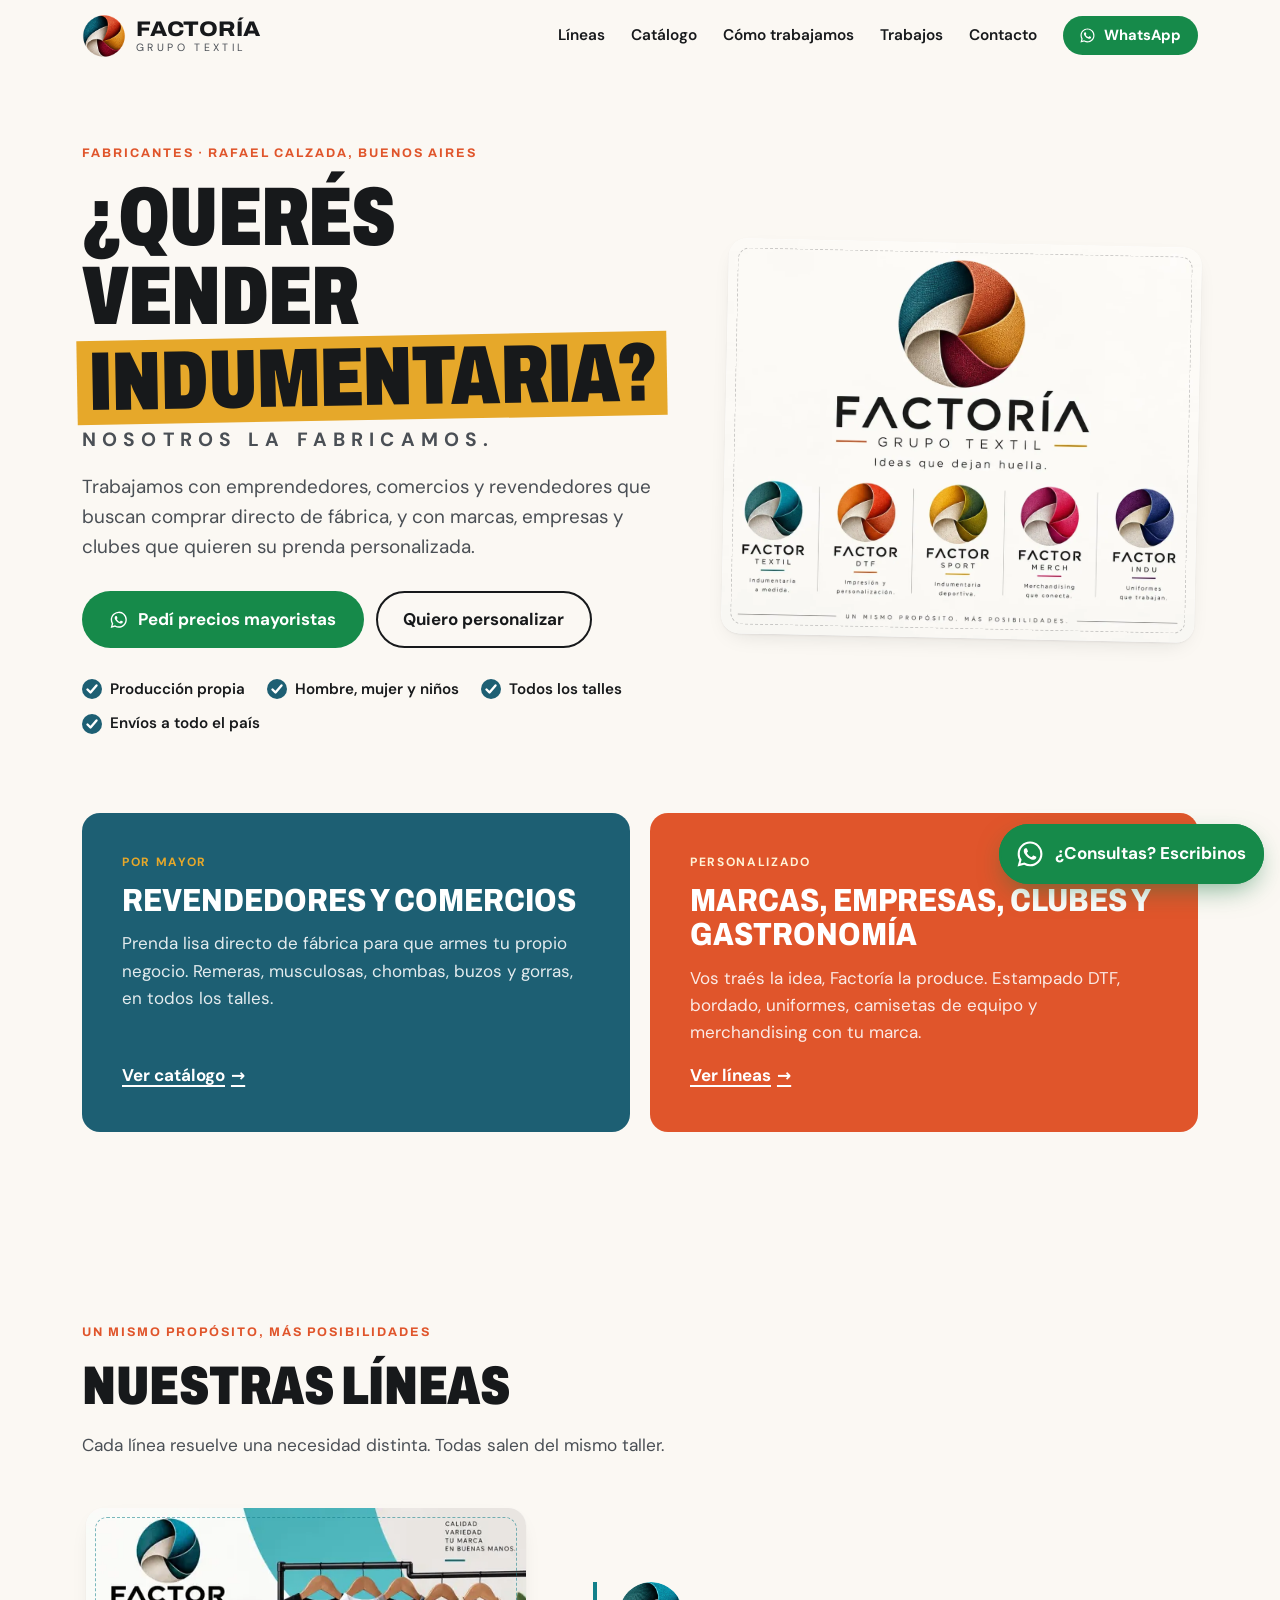
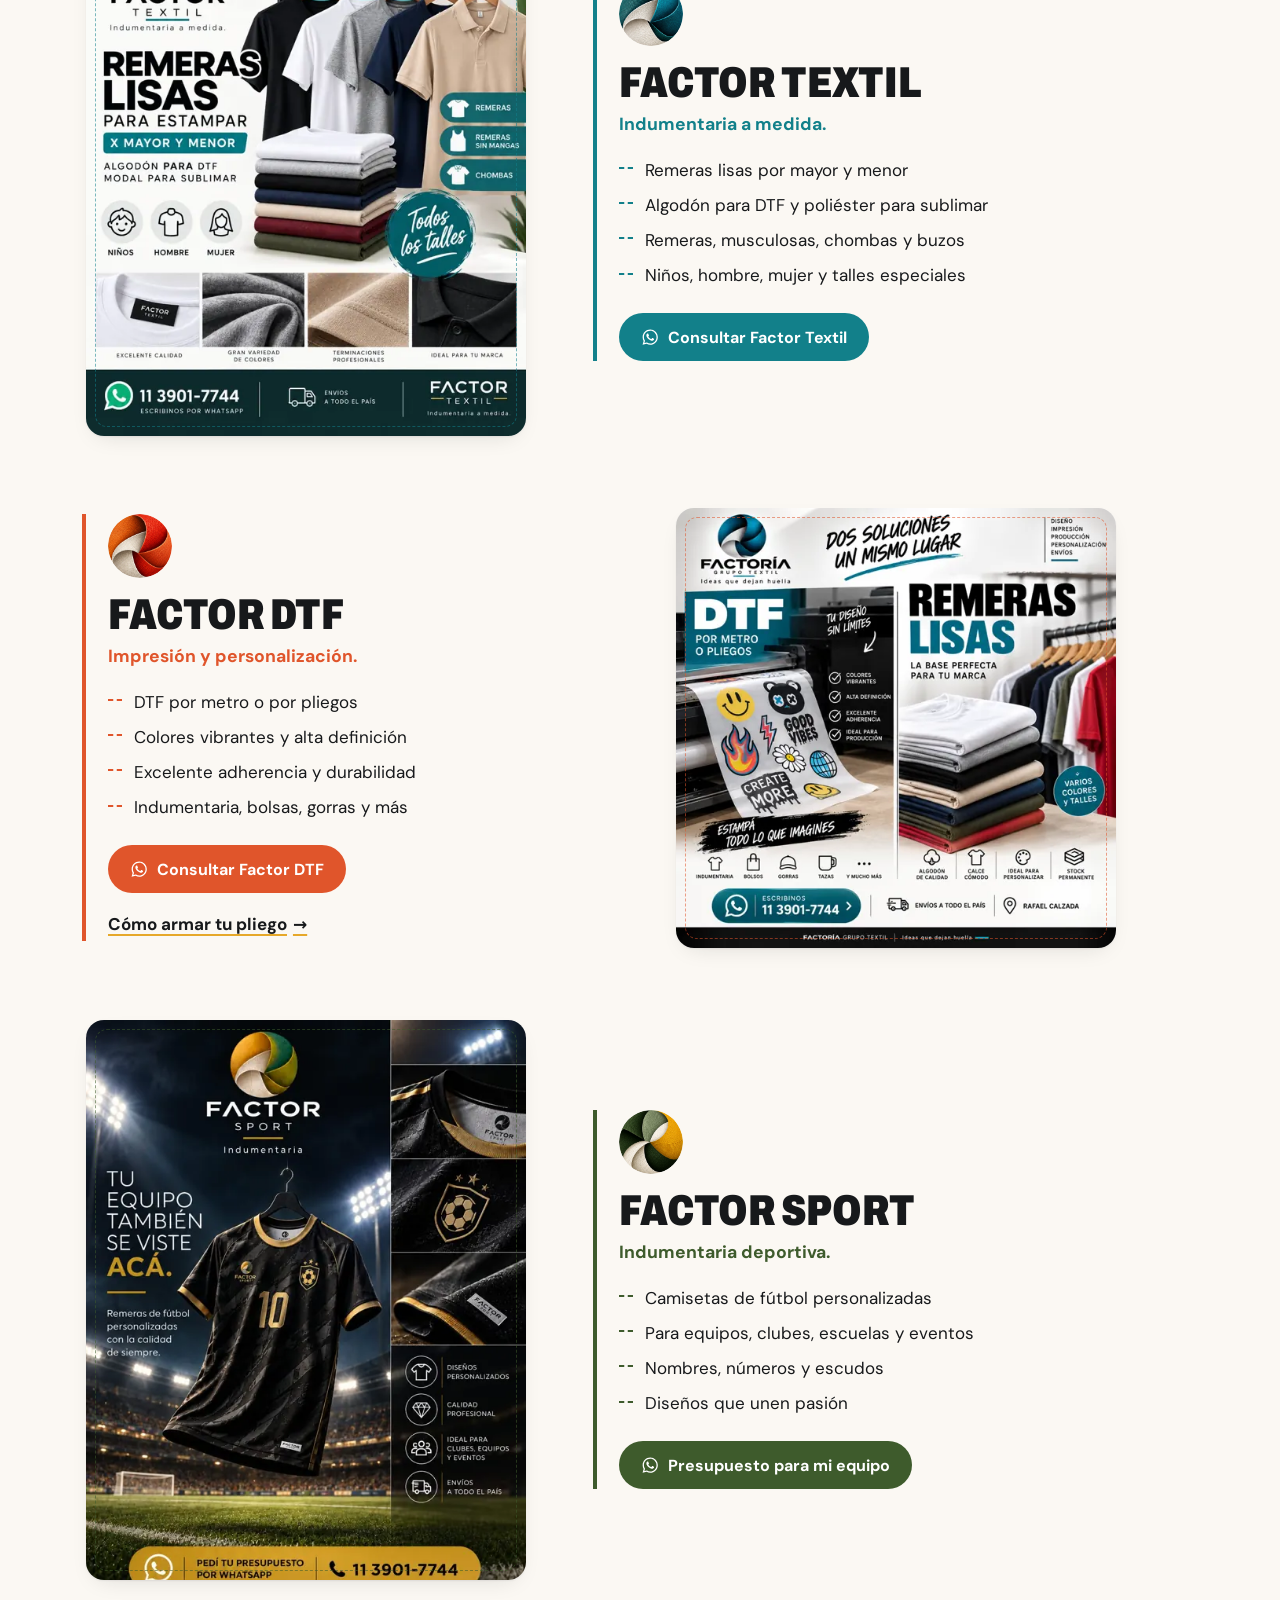
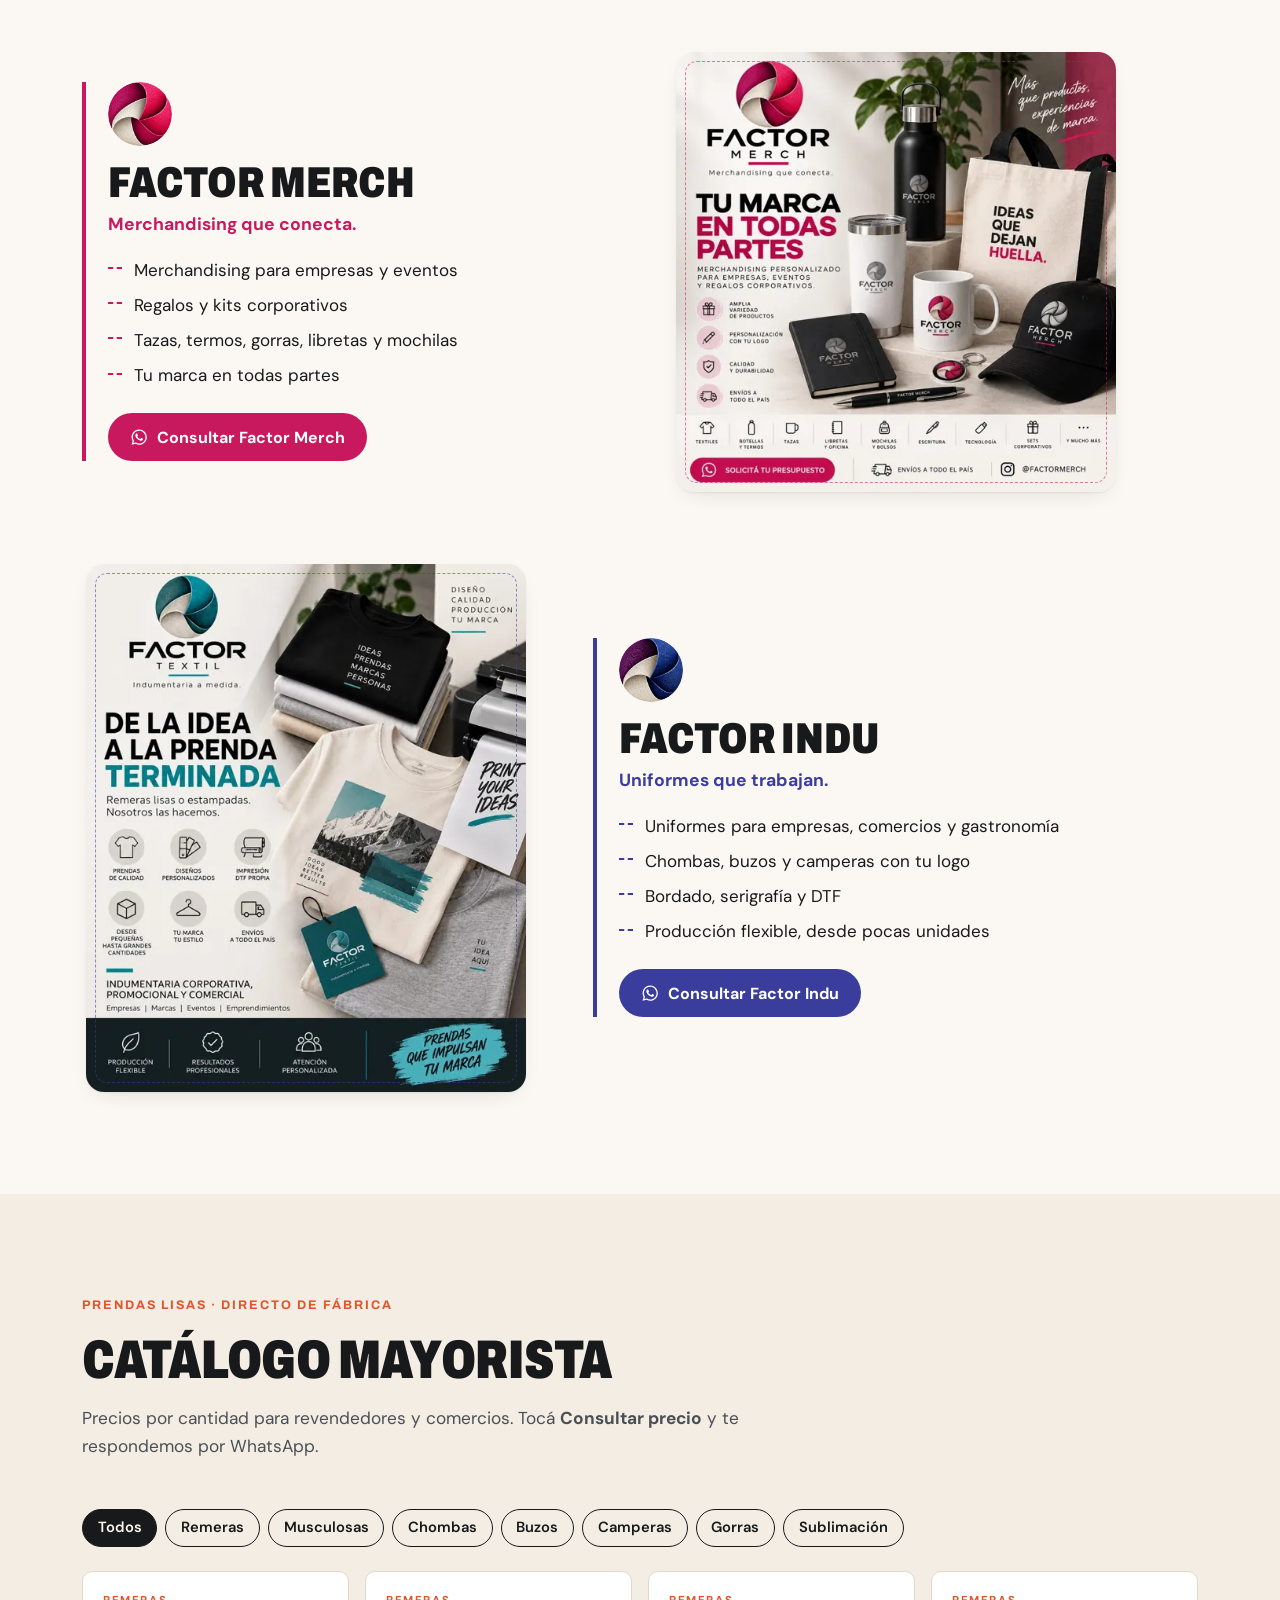
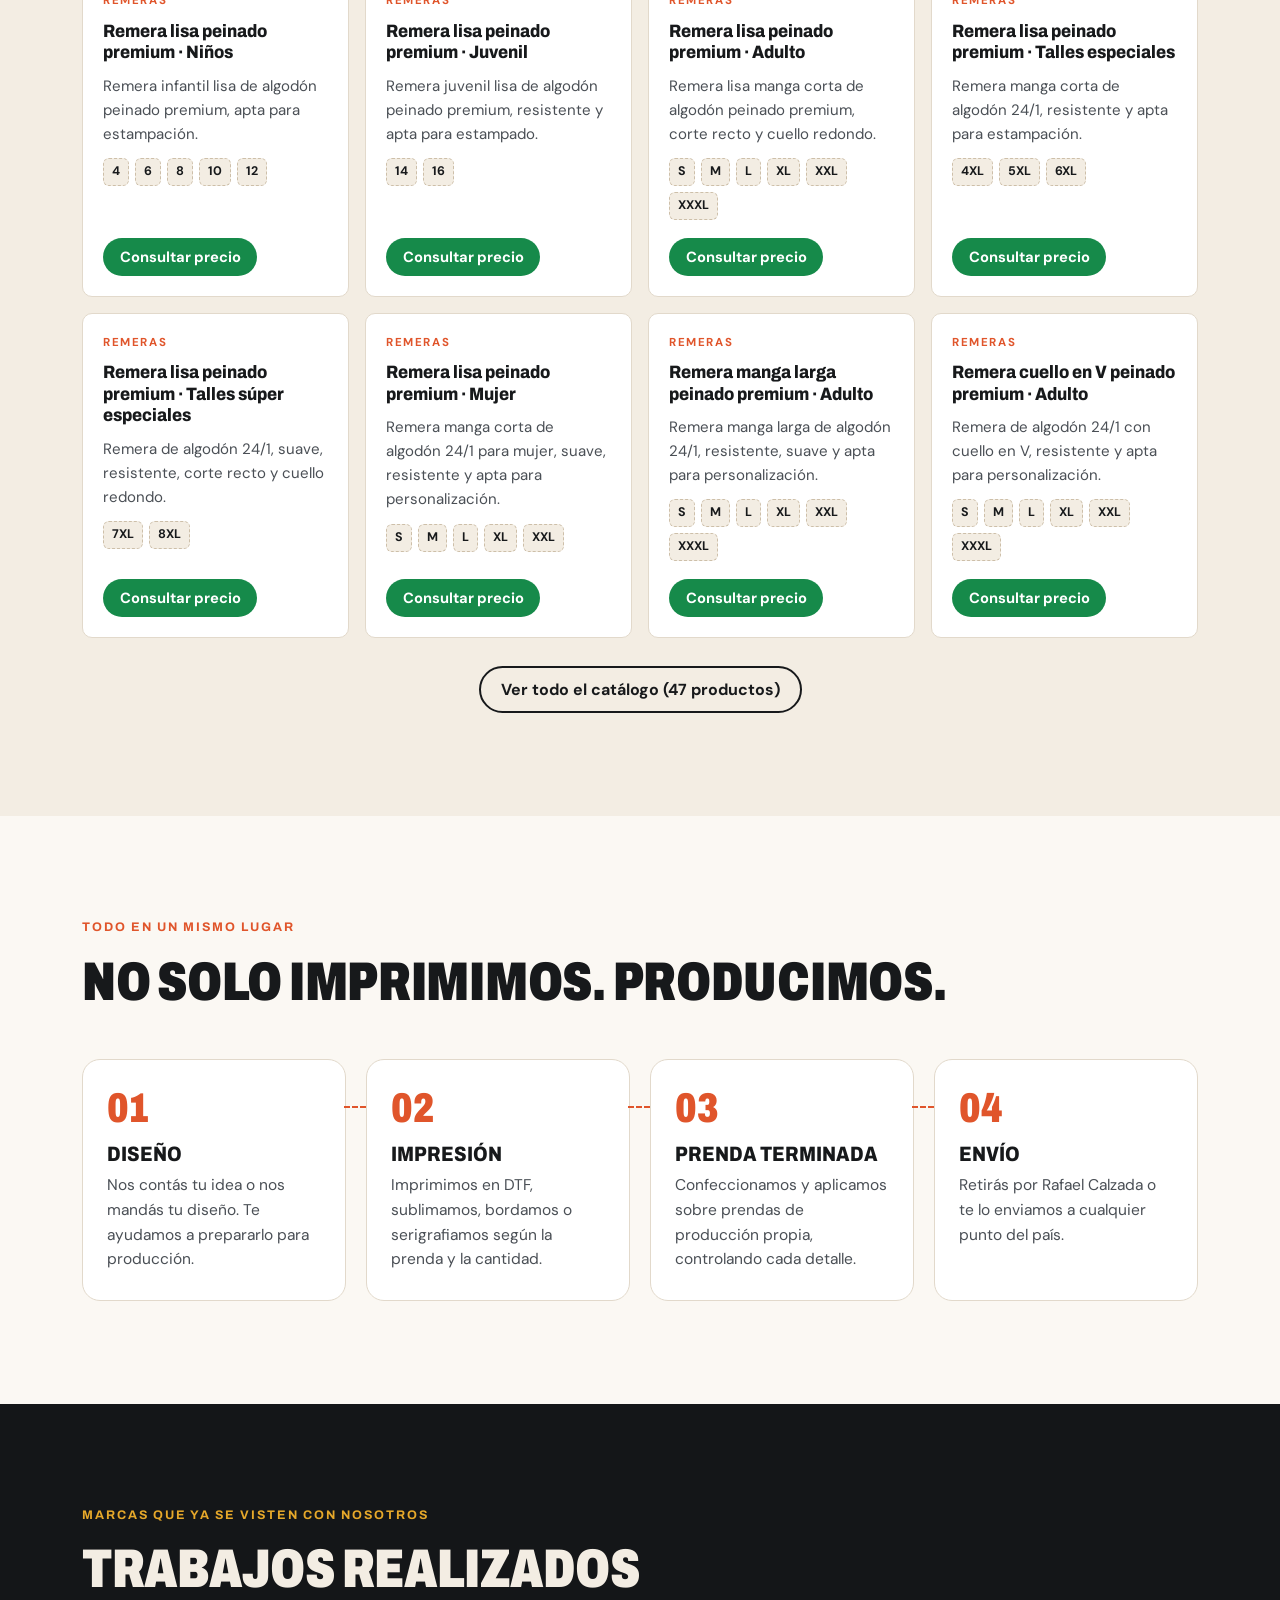
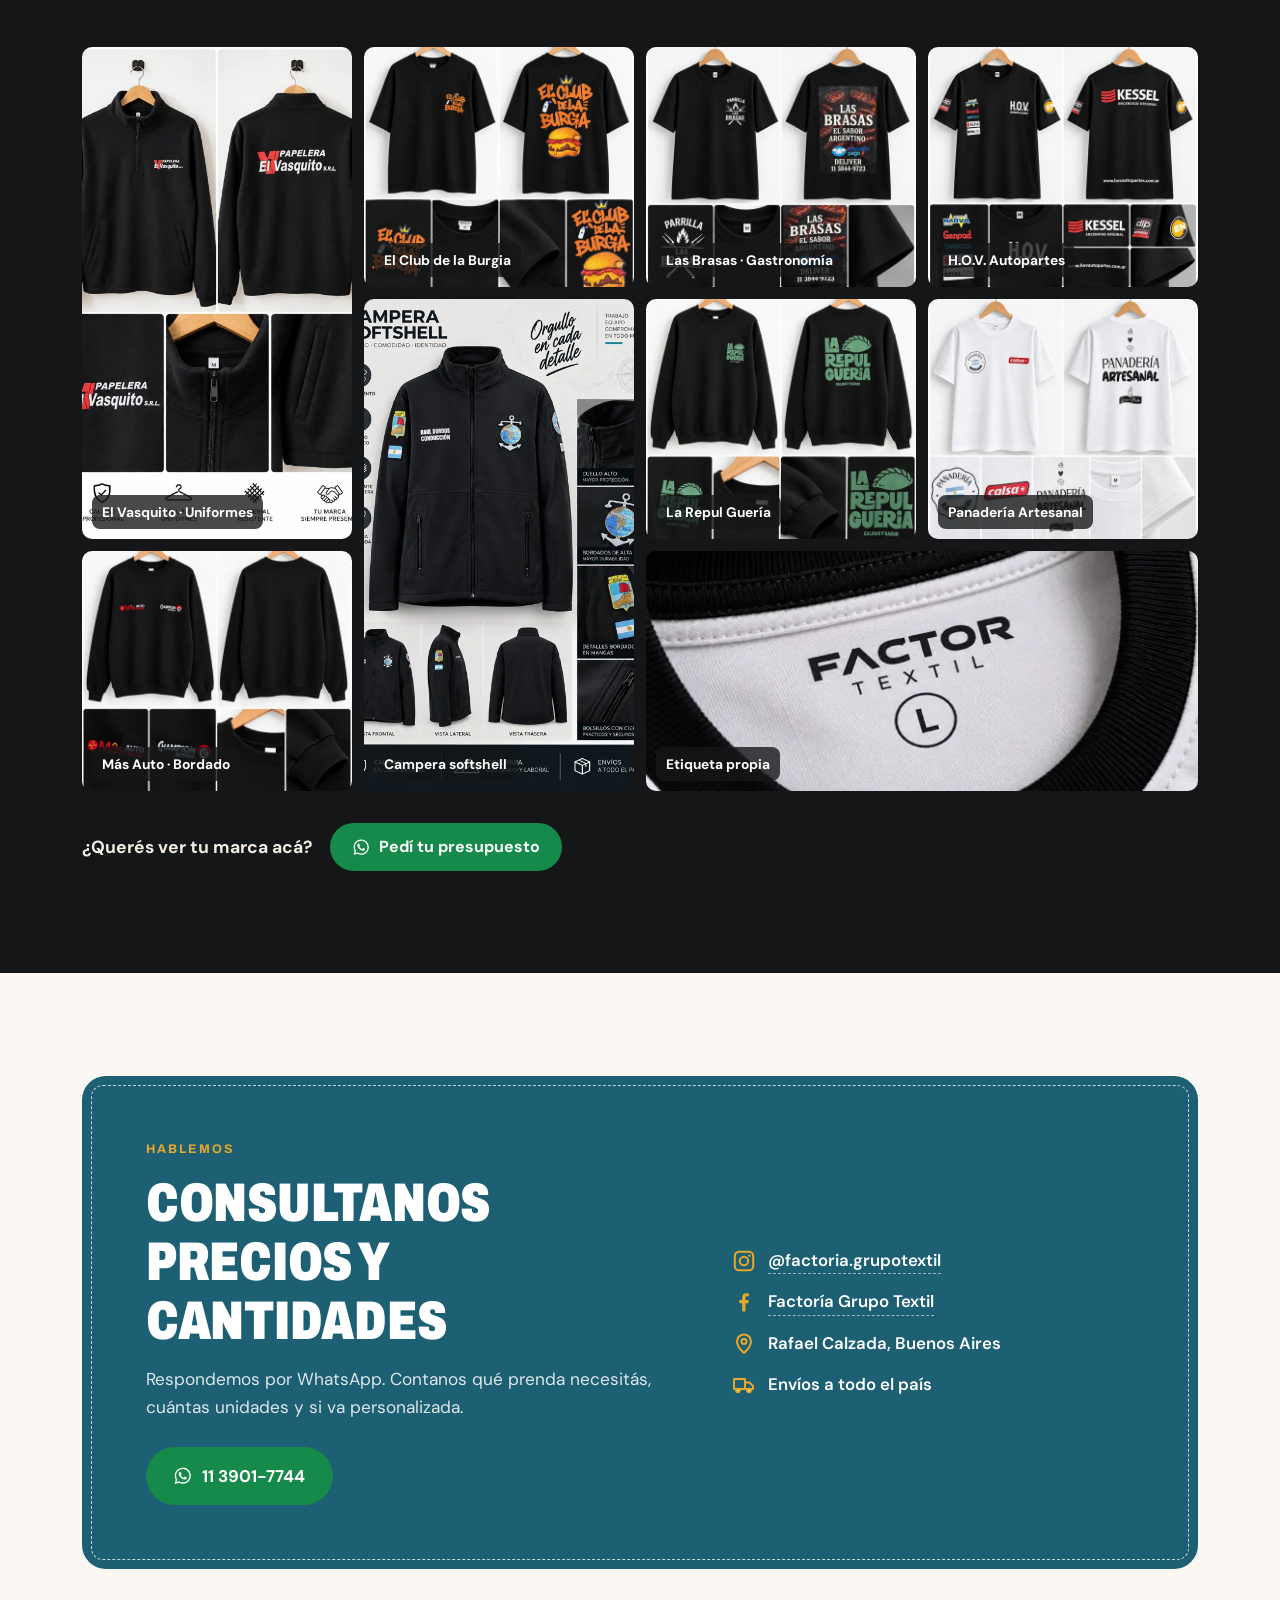
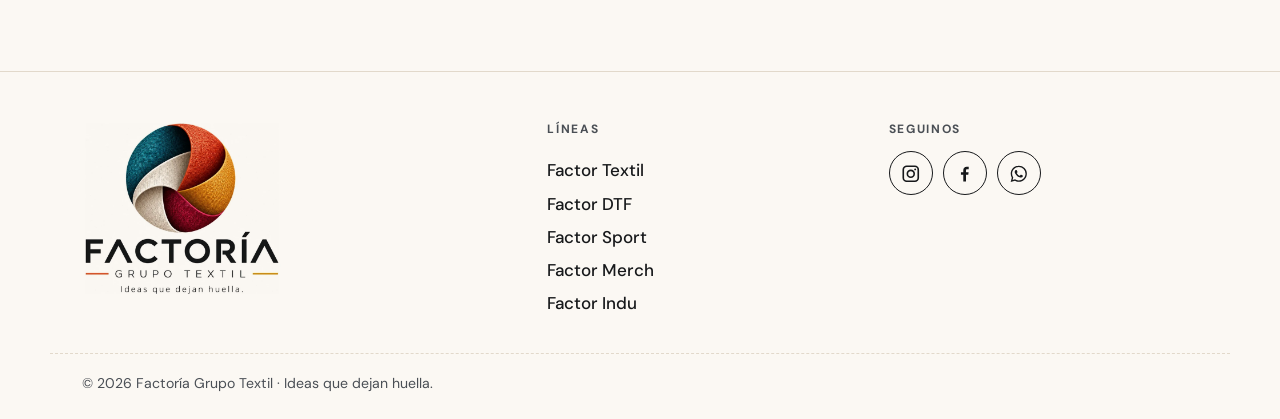
==== index.html @ 6a6e6bea "SEO fase 1: canonical, Open Graph, datos estructurados e ícono liviano - canonical al dominio propio" ====
<!doctype html>
<html lang="es-AR">
<head>
  <meta charset="utf-8">
  <meta name="viewport" content="width=device-width, initial-scale=1">
  <title>Factoría Grupo Textil · Fabricantes de indumentaria por mayor y personalizada</title>
  <meta name="description" content="Fabricantes de remeras, musculosas, chombas, buzos y gorras por mayor. Impresión DTF, indumentaria deportiva, merchandising y uniformes para empresas. Envíos a todo el país.">
  <meta name="theme-color" content="#1d5f73">
  <link rel="canonical" href="https://factoriagrupotextil.com.ar/">

  <meta property="og:type" content="website">
  <meta property="og:locale" content="es_AR">
  <meta property="og:site_name" content="Factoría Grupo Textil">
  <meta property="og:url" content="https://factoriagrupotextil.com.ar/">
  <meta property="og:title" content="Factoría Grupo Textil · Ideas que dejan huella">
  <meta property="og:description" content="Somos fabricantes. Indumentaria por mayor, DTF, ropa deportiva, merchandising y uniformes. Envíos a todo el país.">
  <meta property="og:image" content="https://factoriagrupotextil.com.ar/assets/brand/og-image.jpg">
  <meta name="twitter:card" content="summary_large_image">

  <link rel="icon" href="/favicon.ico" sizes="any">
  <link rel="icon" type="image/png" sizes="32x32" href="/assets/brand/favicon-32.png">
  <link rel="apple-touch-icon" href="/assets/brand/apple-touch-icon.png">

  <link rel="preload" href="/assets/fonts/archivo-var.woff2" as="font" type="font/woff2" crossorigin>
  <link rel="preload" href="/assets/fonts/dm-sans-var.woff2" as="font" type="font/woff2" crossorigin>
  <link rel="stylesheet" href="/css/styles.css">

    <!-- Google Analytics 4 -->
  <script async src="https://www.googletagmanager.com/gtag/js?id=G-RGEYKYGEFB"></script>
  <script>
    window.dataLayer = window.dataLayer || [];
    function gtag(){dataLayer.push(arguments);}
    gtag('js', new Date());
    gtag('config', 'G-RGEYKYGEFB');
  </script>
  
  <script type="application/ld+json">
  {
    "@context": "https://schema.org",
    "@type": "ClothingStore",
    "name": "Factoría Grupo Textil",
    "slogan": "Ideas que dejan huella.",
    "description": "Fabricantes de indumentaria por mayor y personalizada: remeras, chombas, buzos, DTF, ropa deportiva, merchandising y uniformes.",
    "url": "https://factoriagrupotextil.com.ar/",
    "telephone": "+54 9 11 3901-7744",
    "image": "https://factoriagrupotextil.com.ar/assets/brand/og-image.jpg",
    "logo": "https://factoriagrupotextil.com.ar/assets/brand/icon-512.png",
    "openingHoursSpecification": [
      { "@type": "OpeningHoursSpecification", "dayOfWeek": ["Monday","Tuesday","Wednesday","Thursday","Friday"], "opens": "08:00", "closes": "20:00" },
      { "@type": "OpeningHoursSpecification", "dayOfWeek": "Saturday", "opens": "08:00", "closes": "14:00" }
    ],
    "address": { "@type": "PostalAddress", "addressLocality": "Rafael Calzada", "addressRegion": "Buenos Aires", "addressCountry": "AR" },
    "areaServed": "AR",
    "sameAs": [
      "https://www.instagram.com/factoria.grupotextil/",
      "https://www.facebook.com/Factoria.grupo.textil"
    ]
  }
  </script>
</head>
<body>
  <a class="skip" href="#main">Saltar al contenido</a>

  <!-- ═════════ HEADER ═════════ -->
  <header class="site-header" id="top">
    <div class="wrap header-row">
      <a class="brand" href="#top" aria-label="Factoría Grupo Textil, inicio">
        <img src="/assets/brand/factoria-iso.png" alt="" width="44" height="44">
        <span class="brand-text">
          <span class="brand-name">FACTORÍA</span>
          <span class="brand-sub">Grupo Textil</span>
        </span>
      </a>

      <button class="nav-toggle" aria-expanded="false" aria-controls="nav" aria-label="Abrir menú">
        <span></span><span></span><span></span>
      </button>

      <nav class="nav" id="nav" aria-label="Principal">
        <a href="#lineas">Líneas</a>
        <a href="#catalogo">Catálogo</a>
        <a href="#proceso">Cómo trabajamos</a>
        <a href="#trabajos">Trabajos</a>
        <a href="#contacto">Contacto</a>
        <a class="btn btn-wa btn-sm" data-wa="¡Hola Factoría! Quiero hacer una consulta." href="https://wa.me/5491139017744" target="_blank" rel="noopener">
          <svg class="ico" aria-hidden="true"><use href="#i-wa"/></svg> WhatsApp
        </a>
      </nav>
    </div>
  </header>

  <main id="main">

    <!-- ═════════ HERO ═════════ -->
    <section class="hero">
      <div class="wrap hero-grid">
        <div class="hero-copy">
          <p class="eyebrow">Fabricantes · Rafael Calzada, Buenos Aires</p>
          <h1 class="display">
            ¿Querés vender <span class="hl">indumentaria?</span>
            <span class="display-sub">Nosotros la fabricamos.</span>
          </h1>
          <p class="lead">Trabajamos con emprendedores, comercios y revendedores que buscan comprar directo de fábrica, y con marcas, empresas y clubes que quieren su prenda personalizada.</p>

          <div class="hero-ctas">
            <a class="btn btn-wa btn-lg" data-wa="¡Hola Factoría! Quiero recibir la lista de precios mayoristas." href="https://wa.me/5491139017744" target="_blank" rel="noopener">
              <svg class="ico" aria-hidden="true"><use href="#i-wa"/></svg> Pedí precios mayoristas
            </a>
            <a class="btn btn-ghost btn-lg" href="#lineas">Quiero personalizar</a>
          </div>

          <ul class="checks" aria-label="Por qué Factoría">
            <li>Producción propia</li>
            <li>Hombre, mujer y niños</li>
            <li>Todos los talles</li>
            <li>Envíos a todo el país</li>
          </ul>
        </div>

        <figure class="hero-art stitch">
          <img src="/assets/img/lineas/familia-marcas.webp" alt="Factoría Grupo Textil y sus cinco líneas: Factor Textil, Factor DTF, Factor Sport, Factor Merch y Factor Indu" width="1200" height="1000" fetchpriority="high">
        </figure>
      </div>
    </section>

    <!-- ═════════ PÚBLICOS ═════════ -->
    <section class="audiences" aria-label="¿Para quién trabajamos?">
      <div class="wrap aud-grid">
        <article class="aud aud-a">
          <p class="aud-tag">Por mayor</p>
          <h2>Revendedores y comercios</h2>
          <p>Prenda lisa directo de fábrica para que armes tu propio negocio. Remeras, musculosas, chombas, buzos y gorras, en todos los talles.</p>
          <a class="link-arrow" href="#catalogo">Ver catálogo</a>
        </article>
        <article class="aud aud-b">
          <p class="aud-tag">Personalizado</p>
          <h2>Marcas, empresas, clubes y gastronomía</h2>
          <p>Vos traés la idea, Factoría la produce. Estampado DTF, bordado, uniformes, camisetas de equipo y merchandising con tu marca.</p>
          <a class="link-arrow" href="#lineas">Ver líneas</a>
        </article>
      </div>
    </section>

    <!-- ═════════ LÍNEAS ═════════ -->
    <section class="section" id="lineas">
      <div class="wrap">
        <header class="section-head">
          <p class="eyebrow">Un mismo propósito, más posibilidades</p>
          <h2 class="title">Nuestras líneas</h2>
          <p class="section-lead">Cada línea resuelve una necesidad distinta. Todas salen del mismo taller.</p>
        </header>

        <div class="lines">
          <article class="line" style="--c:#12808a" id="textil">
            <div class="line-media stitch"><img src="/assets/img/lineas/textil-remeras-lisas-sm.webp" data-full="/assets/img/lineas/textil-remeras-lisas.webp" alt="Remeras lisas por mayor y por menor de Factor Textil" loading="lazy" width="560" height="672"></div>
            <div class="line-body">
              <img class="line-logo" src="/assets/brand/factor-textil-iso.webp" alt="" width="64" height="64" loading="lazy">
              <h3>Factor Textil</h3>
              <p class="line-tag">Indumentaria a medida.</p>
              <ul class="bullets">
                <li>Remeras lisas por mayor y menor</li>
                <li>Algodón para DTF y poliéster para sublimar</li>
                <li>Remeras, musculosas, chombas y buzos</li>
                <li>Niños, hombre, mujer y talles especiales</li>
              </ul>
              <a class="btn btn-line" data-wa="¡Hola! Quiero consultar por prendas lisas de Factor Textil." href="https://wa.me/5491139017744" target="_blank" rel="noopener"><svg class="ico" aria-hidden="true"><use href="#i-wa"/></svg> Consultar Factor Textil</a>
            </div>
          </article>

          <article class="line" style="--c:#e0552b" id="dtf">
            <div class="line-media stitch"><img src="/assets/img/lineas/dtf-remeras-sm.webp" data-full="/assets/img/lineas/dtf-remeras.webp" alt="Impresión DTF por metro o pliegos y remeras lisas para estampar" loading="lazy" width="560" height="560"></div>
            <div class="line-body">
              <img class="line-logo" src="/assets/brand/factor-dtf-iso.webp" alt="" width="64" height="64" loading="lazy">
              <h3>Factor DTF</h3>
              <p class="line-tag">Impresión y personalización.</p>
              <ul class="bullets">
                <li>DTF por metro o por pliegos</li>
                <li>Colores vibrantes y alta definición</li>
                <li>Excelente adherencia y durabilidad</li>
                <li>Indumentaria, bolsas, gorras y más</li>
              </ul>
              <div class="line-actions">
                <a class="btn btn-line" data-wa="¡Hola! Quiero consultar por impresión DTF." href="https://wa.me/5491139017744" target="_blank" rel="noopener"><svg class="ico" aria-hidden="true"><use href="#i-wa"/></svg> Consultar Factor DTF</a>
                <button class="link-arrow" type="button" data-lightbox="/assets/img/lineas/dtf-guia-pliego.webp" data-caption="Cómo armar un pliego para imprimir DTF">Cómo armar tu pliego</button>
              </div>
            </div>
          </article>

          <article class="line" style="--c:#3e5b2c" id="sport">
            <div class="line-media stitch"><img src="/assets/img/lineas/sport-equipos-sm.webp" data-full="/assets/img/lineas/sport-equipos.webp" alt="Camisetas de fútbol personalizadas de Factor Sport" loading="lazy" width="560" height="840"></div>
            <div class="line-body">
              <img class="line-logo" src="/assets/brand/factor-sport-iso.webp" alt="" width="64" height="64" loading="lazy">
              <h3>Factor Sport</h3>
              <p class="line-tag">Indumentaria deportiva.</p>
              <ul class="bullets">
                <li>Camisetas de fútbol personalizadas</li>
                <li>Para equipos, clubes, escuelas y eventos</li>
                <li>Nombres, números y escudos</li>
                <li>Diseños que unen pasión</li>
              </ul>
              <a class="btn btn-line" data-wa="¡Hola! Quiero un presupuesto de camisetas para mi equipo (Factor Sport)." href="https://wa.me/5491139017744" target="_blank" rel="noopener"><svg class="ico" aria-hidden="true"><use href="#i-wa"/></svg> Presupuesto para mi equipo</a>
            </div>
          </article>

          <article class="line" style="--c:#c8195f" id="merch">
            <div class="line-media stitch"><img src="/assets/img/lineas/merch-sm.webp" data-full="/assets/img/lineas/merch.webp" alt="Merchandising personalizado: tazas, termos, gorras, libretas y bolsas" loading="lazy" width="560" height="560"></div>
            <div class="line-body">
              <img class="line-logo" src="/assets/brand/factor-merch-iso.webp" alt="" width="64" height="64" loading="lazy">
              <h3>Factor Merch</h3>
              <p class="line-tag">Merchandising que conecta.</p>
              <ul class="bullets">
                <li>Merchandising para empresas y eventos</li>
                <li>Regalos y kits corporativos</li>
                <li>Tazas, termos, gorras, libretas y mochilas</li>
                <li>Tu marca en todas partes</li>
              </ul>
              <a class="btn btn-line" data-wa="¡Hola! Quiero consultar por merchandising personalizado (Factor Merch)." href="https://wa.me/5491139017744" target="_blank" rel="noopener"><svg class="ico" aria-hidden="true"><use href="#i-wa"/></svg> Consultar Factor Merch</a>
            </div>
          </article>

          <article class="line" style="--c:#3b3d9c" id="indu">
            <div class="line-media stitch"><img src="/assets/img/lineas/indu-idea-a-prenda-sm.webp" data-full="/assets/img/lineas/indu-idea-a-prenda.webp" alt="Indumentaria corporativa: de la idea a la prenda terminada" loading="lazy" width="560" height="672"></div>
            <div class="line-body">
              <img class="line-logo" src="/assets/brand/factor-indu-iso.webp" alt="" width="64" height="64" loading="lazy">
              <h3>Factor Indu</h3>
              <p class="line-tag">Uniformes que trabajan.</p>
              <ul class="bullets">
                <li>Uniformes para empresas, comercios y gastronomía</li>
                <li>Chombas, buzos y camperas con tu logo</li>
                <li>Bordado, serigrafía y DTF</li>
                <li>Producción flexible, desde pocas unidades</li>
              </ul>
              <a class="btn btn-line" data-wa="¡Hola! Quiero consultar por uniformes para mi empresa (Factor Indu)." href="https://wa.me/5491139017744" target="_blank" rel="noopener"><svg class="ico" aria-hidden="true"><use href="#i-wa"/></svg> Consultar Factor Indu</a>
            </div>
          </article>
        </div>
      </div>
    </section>

    <!-- ═════════ CATÁLOGO ═════════ -->
    <section class="section section-alt" id="catalogo">
      <div class="wrap">
        <header class="section-head">
          <p class="eyebrow">Prendas lisas · directo de fábrica</p>
          <h2 class="title">Catálogo mayorista</h2>
          <p class="section-lead">Precios por cantidad para revendedores y comercios. Tocá <strong>Consultar precio</strong> y te respondemos por WhatsApp.</p>
        </header>

        <div class="filters" role="tablist" aria-label="Filtrar por categoría" id="filters"></div>
        <div class="products" id="products" aria-live="polite"></div>
        <div class="more-wrap"><button class="btn btn-ghost" type="button" id="more" hidden>Ver todo el catálogo</button></div>
        <noscript><p>Activá JavaScript para ver el catálogo, o escribinos por WhatsApp al 11 3901-7744.</p></noscript>
      </div>
    </section>

    <!-- ═════════ PROCESO ═════════ -->
    <section class="section" id="proceso">
      <div class="wrap">
        <header class="section-head">
          <p class="eyebrow">Todo en un mismo lugar</p>
          <h2 class="title">No solo imprimimos. Producimos.</h2>
        </header>

        <ol class="steps">
          <li class="step">
            <span class="step-n">01</span>
            <h3>Diseño</h3>
            <p>Nos contás tu idea o nos mandás tu diseño. Te ayudamos a prepararlo para producción.</p>
          </li>
          <li class="step">
            <span class="step-n">02</span>
            <h3>Impresión</h3>
            <p>Imprimimos en DTF, sublimamos, bordamos o serigrafiamos según la prenda y la cantidad.</p>
          </li>
          <li class="step">
            <span class="step-n">03</span>
            <h3>Prenda terminada</h3>
            <p>Confeccionamos y aplicamos sobre prendas de producción propia, controlando cada detalle.</p>
          </li>
          <li class="step">
            <span class="step-n">04</span>
            <h3>Envío</h3>
            <p>Retirás por Rafael Calzada o te lo enviamos a cualquier punto del país.</p>
          </li>
        </ol>
      </div>
    </section>

    <!-- ═════════ TRABAJOS ═════════ -->
    <section class="section section-dark" id="trabajos">
      <div class="wrap">
        <header class="section-head">
          <p class="eyebrow">Marcas que ya se visten con nosotros</p>
          <h2 class="title">Trabajos realizados</h2>
        </header>

        <div class="gallery">
          <button class="g-item g-tall" data-lightbox="/assets/img/trabajos/el-vasquito-uniforme.webp" data-caption="Uniforme personalizado · Papelera El Vasquito"><img src="/assets/img/trabajos/el-vasquito-uniforme-sm.webp" alt="Uniforme negro personalizado para Papelera El Vasquito" loading="lazy" width="560" height="840"><span>El Vasquito · Uniformes</span></button>
          <button class="g-item" data-lightbox="/assets/img/trabajos/club-de-la-burgia.webp" data-caption="Remeras personalizadas · El Club de la Burgia"><img src="/assets/img/trabajos/club-de-la-burgia-sm.webp" alt="Remera negra con diseño de El Club de la Burgia" loading="lazy" width="560" height="560"><span>El Club de la Burgia</span></button>
          <button class="g-item" data-lightbox="/assets/img/trabajos/las-brasas.webp" data-caption="Remeras para gastronomía · Las Brasas"><img src="/assets/img/trabajos/las-brasas-sm.webp" alt="Remeras negras de la parrilla Las Brasas" loading="lazy" width="560" height="512"><span>Las Brasas · Gastronomía</span></button>
          <button class="g-item" data-lightbox="/assets/img/trabajos/hov-kessel.webp" data-caption="Remeras corporativas · H.O.V. Autopartes"><img src="/assets/img/trabajos/hov-kessel-sm.webp" alt="Remeras corporativas negras de H.O.V. Autopartes" loading="lazy" width="560" height="512"><span>H.O.V. Autopartes</span></button>
          <button class="g-item g-tall" data-lightbox="/assets/img/trabajos/campera-softshell.webp" data-caption="Campera softshell bordada"><img src="/assets/img/trabajos/campera-softshell-sm.webp" alt="Campera softshell negra con bordados" loading="lazy" width="560" height="840"><span>Campera softshell</span></button>
          <button class="g-item" data-lightbox="/assets/img/trabajos/la-repul-gueria.webp" data-caption="Buzos personalizados · La Repul Guería"><img src="/assets/img/trabajos/la-repul-gueria-sm.webp" alt="Buzo negro con estampa verde de La Repul Guería" loading="lazy" width="560" height="560"><span>La Repul Guería</span></button>
          <button class="g-item" data-lightbox="/assets/img/trabajos/panaderia-artesanal.webp" data-caption="Remeras personalizadas · Panadería Artesanal"><img src="/assets/img/trabajos/panaderia-artesanal-sm.webp" alt="Remeras blancas personalizadas de Panadería Artesanal" loading="lazy" width="560" height="512"><span>Panadería Artesanal</span></button>
          <button class="g-item" data-lightbox="/assets/img/trabajos/buzo-bordado-mas-auto.webp" data-caption="Buzos bordados · Más Auto Center"><img src="/assets/img/trabajos/buzo-bordado-mas-auto-sm.webp" alt="Buzo negro bordado de Más Auto Center" loading="lazy" width="560" height="560"><span>Más Auto · Bordado</span></button>
          <button class="g-item g-wide" data-lightbox="/assets/img/trabajos/etiqueta-factor-textil.webp" data-caption="Etiqueta propia Factor Textil"><img src="/assets/img/trabajos/etiqueta-factor-textil-sm.webp" alt="Detalle de la etiqueta interior Factor Textil" loading="lazy" width="560" height="373"><span>Etiqueta propia</span></button>
        </div>

        <p class="gallery-cta">¿Querés ver tu marca acá?
          <a class="btn btn-wa" data-wa="¡Hola! Vi sus trabajos en la web y quiero un presupuesto para mi marca." href="https://wa.me/5491139017744" target="_blank" rel="noopener"><svg class="ico" aria-hidden="true"><use href="#i-wa"/></svg> Pedí tu presupuesto</a>
        </p>
      </div>
    </section>

    <!-- ═════════ CONTACTO ═════════ -->
    <section class="section" id="contacto">
      <div class="wrap">
        <div class="contact stitch">
          <div class="contact-copy">
            <p class="eyebrow">Hablemos</p>
            <h2 class="title">Consultanos precios y cantidades</h2>
            <p class="section-lead">Respondemos por WhatsApp. Contanos qué prenda necesitás, cuántas unidades y si va personalizada.</p>
            <a class="btn btn-wa btn-lg" data-wa="¡Hola Factoría! Quiero consultar precios y cantidades." href="https://wa.me/5491139017744" target="_blank" rel="noopener">
              <svg class="ico" aria-hidden="true"><use href="#i-wa"/></svg> 11 3901-7744
            </a>
          </div>
          <ul class="contact-list">
            <li>
              <svg class="ico" aria-hidden="true"><use href="#i-ig"/></svg>
              <a href="https://www.instagram.com/factoria.grupotextil/" target="_blank" rel="noopener">@factoria.grupotextil</a>
            </li>
            <li>
              <svg class="ico" aria-hidden="true"><use href="#i-fb"/></svg>
              <a href="https://www.facebook.com/Factoria.grupo.textil" target="_blank" rel="noopener">Factoría Grupo Textil</a>
            </li>
            <li>
              <svg class="ico" aria-hidden="true"><use href="#i-pin"/></svg>
              <span>Rafael Calzada, Buenos Aires</span>
            </li>
            <li>
              <svg class="ico" aria-hidden="true"><use href="#i-truck"/></svg>
              <span>Envíos a todo el país</span>
            </li>
          </ul>
        </div>
      </div>
    </section>
  </main>

  <!-- ═════════ FOOTER ═════════ -->
  <footer class="site-footer">
    <div class="wrap footer-grid">
      <div>
        <img class="footer-logo" src="/assets/brand/factoria-logo.webp" alt="Factoría Grupo Textil · Ideas que dejan huella." width="220" height="195" loading="lazy">
      </div>
      <nav aria-label="Líneas">
        <p class="f-title">Líneas</p>
        <a href="#textil">Factor Textil</a>
        <a href="#dtf">Factor DTF</a>
        <a href="#sport">Factor Sport</a>
        <a href="#merch">Factor Merch</a>
        <a href="#indu">Factor Indu</a>
      </nav>
      <div>
        <p class="f-title">Seguinos</p>
        <div class="socials">
          <a href="https://www.instagram.com/factoria.grupotextil/" target="_blank" rel="noopener" aria-label="Instagram"><svg class="ico" aria-hidden="true"><use href="#i-ig"/></svg></a>
          <a href="https://www.facebook.com/Factoria.grupo.textil" target="_blank" rel="noopener" aria-label="Facebook"><svg class="ico" aria-hidden="true"><use href="#i-fb"/></svg></a>
          <a data-wa="¡Hola Factoría!" href="https://wa.me/5491139017744" target="_blank" rel="noopener" aria-label="WhatsApp"><svg class="ico" aria-hidden="true"><use href="#i-wa"/></svg></a>
        </div>
      </div>
    </div>
    <div class="wrap footer-bottom">
      <p>© <span id="year">2026</span> Factoría Grupo Textil · Ideas que dejan huella.</p>
    </div>
  </footer>

  <!-- Botón flotante de WhatsApp -->
  <a class="wa-float" data-wa="¡Hola Factoría! Quiero hacer una consulta." href="https://wa.me/5491139017744" target="_blank" rel="noopener" aria-label="Escribinos por WhatsApp">
    <svg aria-hidden="true"><use href="#i-wa"/></svg>
    <span class="wa-float-label">¿Consultas? Escribinos</span>
  </a>

  <!-- Lightbox -->
  <dialog class="lightbox" id="lightbox" aria-label="Imagen ampliada">
    <button class="lb-close" type="button" aria-label="Cerrar">×</button>
    <img alt="">
    <p class="lb-caption"></p>
  </dialog>

  <!-- Íconos -->
  <svg width="0" height="0" style="position:absolute" aria-hidden="true">
    <symbol id="i-wa" viewBox="0 0 24 24"><path fill="currentColor" d="M19.05 4.91A9.82 9.82 0 0 0 12.04 2C6.58 2 2.13 6.45 2.13 11.91c0 1.75.46 3.45 1.32 4.95L2.05 22l5.25-1.38a9.9 9.9 0 0 0 4.74 1.21c5.46 0 9.91-4.45 9.91-9.91 0-2.65-1.03-5.14-2.9-7.01ZM12.04 20.15a8.2 8.2 0 0 1-4.19-1.15l-.3-.18-3.12.82.83-3.04-.2-.31a8.2 8.2 0 0 1-1.26-4.38c0-4.54 3.7-8.24 8.24-8.24 2.2 0 4.27.86 5.82 2.42a8.18 8.18 0 0 1 2.41 5.83c.01 4.54-3.69 8.23-8.23 8.23Zm4.52-6.16c-.25-.12-1.47-.72-1.69-.81-.23-.08-.39-.12-.56.12-.17.25-.64.81-.78.97-.14.17-.29.19-.54.06-.25-.12-1.05-.39-1.99-1.23-.74-.66-1.23-1.47-1.38-1.72-.14-.25-.02-.38.11-.51.11-.11.25-.29.37-.43.12-.14.17-.25.25-.41.08-.17.04-.31-.02-.43-.06-.12-.56-1.34-.76-1.84-.2-.48-.41-.42-.56-.43h-.48c-.17 0-.43.06-.66.31-.22.25-.86.85-.86 2.07 0 1.22.89 2.4 1.01 2.56.12.17 1.75 2.67 4.23 3.74.59.26 1.05.41 1.41.52.59.19 1.13.16 1.56.1.48-.07 1.47-.6 1.67-1.18.21-.58.21-1.07.14-1.18-.06-.11-.22-.17-.47-.29Z"/></symbol>
    <symbol id="i-ig" viewBox="0 0 24 24"><path fill="none" stroke="currentColor" stroke-width="2" d="M7 2.8h10A4.2 4.2 0 0 1 21.2 7v10a4.2 4.2 0 0 1-4.2 4.2H7A4.2 4.2 0 0 1 2.8 17V7A4.2 4.2 0 0 1 7 2.8Z"/><circle cx="12" cy="12" r="4.2" fill="none" stroke="currentColor" stroke-width="2"/><circle cx="17.4" cy="6.6" r="1.2" fill="currentColor"/></symbol>
    <symbol id="i-fb" viewBox="0 0 24 24"><path fill="currentColor" d="M13.5 21.5v-8.2h2.8l.4-3.3h-3.2V7.9c0-.95.27-1.6 1.63-1.6h1.72V3.37a23 23 0 0 0-2.5-.13c-2.48 0-4.18 1.51-4.18 4.3V10H7.3v3.3h2.87v8.2h3.33Z"/></symbol>
    <symbol id="i-pin" viewBox="0 0 24 24"><path fill="none" stroke="currentColor" stroke-width="2" d="M12 21s-7-6.2-7-11.5A7 7 0 0 1 19 9.5C19 14.8 12 21 12 21Z"/><circle cx="12" cy="9.5" r="2.5" fill="none" stroke="currentColor" stroke-width="2"/></symbol>
    <symbol id="i-truck" viewBox="0 0 24 24"><path fill="none" stroke="currentColor" stroke-width="2" stroke-linejoin="round" d="M2 6h11v10H2zM13 9.5h4.5L21 13v3h-8z"/><circle cx="6" cy="17.5" r="1.8" fill="#fff" stroke="currentColor" stroke-width="2"/><circle cx="17" cy="17.5" r="1.8" fill="#fff" stroke="currentColor" stroke-width="2"/></symbol>
  </svg>

  <script src="/data/catalogo.js"></script>
  <script src="/js/main.js"></script>
</body>
</html>
---- css/styles.css ----
/* Factoría Grupo Textil · styles.css */

/* Fuentes alojadas en el sitio (licencia SIL OFL, ver assets/fonts) */
@font-face {
  font-family: "Archivo"; src: url("/assets/fonts/archivo-var.woff2") format("woff2");
  font-weight: 100 900; font-stretch: 62% 125%; font-style: normal; font-display: swap;
}
@font-face {
  font-family: "DM Sans"; src: url("/assets/fonts/dm-sans-var.woff2") format("woff2");
  font-weight: 100 1000; font-style: normal; font-display: swap;
}

:root {
  --ink: #17191b;
  --ink-2: #4a4f55;
  --paper: #fbf8f3;
  --cream: #f3ede3;
  --line: #e2d9cb;

  --petroleo: #1d5f73;
  --naranja: #e0552b;
  --mostaza: #e6a82a;
  --bordo: #a3173a;

  --wa: #168a4a;
  --wa-hover: #10733c;

  --radius: 18px;
  --radius-sm: 10px;
  --shadow: 0 1px 2px rgba(23,25,27,.06), 0 8px 24px -12px rgba(23,25,27,.18);

  --f-display: "Archivo", "Arial Narrow", system-ui, sans-serif;
  --f-body: "DM Sans", system-ui, -apple-system, "Segoe UI", sans-serif;

  --wrap: 1180px;
  --gutter: clamp(16px, 4vw, 32px);
  --header-h: 72px;
}

*, *::before, *::after { box-sizing: border-box; }
html { scroll-behavior: smooth; scroll-padding-top: calc(var(--header-h) + 12px); -webkit-text-size-adjust: 100%; }
@media (prefers-reduced-motion: reduce) { html { scroll-behavior: auto; } }

body {
  margin: 0;
  background: var(--paper);
  color: var(--ink);
  font-family: var(--f-body);
  font-size: 17px;
  line-height: 1.6;
  -webkit-font-smoothing: antialiased;
  overflow-x: hidden;
}
img { max-width: 100%; height: auto; display: block; }
a { color: inherit; }
button { font: inherit; color: inherit; }
h1, h2, h3 { margin: 0; line-height: 1.08; }
p { margin: 0; }

.wrap { width: 100%; max-width: var(--wrap); margin-inline: auto; padding-inline: var(--gutter); }

.skip {
  position: absolute; left: 12px; top: -60px; z-index: 100;
  background: var(--ink); color: #fff; padding: 10px 14px; border-radius: 8px; text-decoration: none;
}
.skip:focus { top: 12px; }

:focus-visible { outline: 3px solid var(--mostaza); outline-offset: 3px; border-radius: 6px; }

/* ── Iconos */
.ico { width: 1.15em; height: 1.15em; flex: none; }

/* ── Botones */
.btn {
  display: inline-flex; align-items: center; justify-content: center; gap: .55em;
  padding: .8em 1.25em; border-radius: 999px; border: 2px solid transparent;
  font-weight: 700; font-size: 1rem; line-height: 1.1; text-decoration: none; cursor: pointer;
  transition: background-color .18s, color .18s, border-color .18s, transform .18s;
}
.btn:active { transform: translateY(1px); }
.btn-sm { padding: .6em 1em; font-size: .92rem; }
.btn-lg { padding: 1em 1.5em; font-size: 1.06rem; }
.btn-wa { background: var(--wa); color: #fff; }
.btn-wa:hover { background: var(--wa-hover); }
.btn-ghost { border-color: var(--ink); color: var(--ink); background: transparent; }
.btn-ghost:hover { background: var(--ink); color: var(--paper); }
.btn-line { background: var(--c, var(--ink)); color: #fff; }
.btn-line:hover { filter: brightness(.88); }

.link-arrow {
  display: inline-flex; align-items: center; gap: .35em;
  background: none; border: 0; padding: .2em 0; cursor: pointer;
  font-weight: 700; text-decoration: underline; text-decoration-thickness: 2px; text-underline-offset: 4px;
  text-decoration-color: var(--mostaza);
}
.link-arrow::after { content: "→"; transition: transform .18s; }
.link-arrow:hover::after { transform: translateX(3px); }

/* ── Costura (detalle textil) */
.stitch { position: relative; }
.stitch::after {
  content: ""; position: absolute; inset: 9px; pointer-events: none;
  border: 1.5px dashed rgba(255,255,255,.75); border-radius: calc(var(--radius) - 6px);
}

/* ── Textos comunes */
.eyebrow {
  font-family: var(--f-display); font-weight: 700; font-stretch: 100%;
  text-transform: uppercase; letter-spacing: .16em; font-size: .78rem; color: var(--naranja);
  margin-bottom: .9rem;
}
.title {
  font-family: var(--f-display); font-weight: 900; font-stretch: 75%;
  text-transform: uppercase; font-size: clamp(2rem, 4.6vw, 3.4rem); letter-spacing: -.005em;
}
.section-lead { color: var(--ink-2); font-size: 1.08rem; max-width: 60ch; margin-top: 1rem; }

/* ── Header */
.site-header {
  position: sticky; top: 0; z-index: 50; height: var(--header-h);
  background: rgba(251,248,243,.92); backdrop-filter: saturate(1.4) blur(10px); -webkit-backdrop-filter: saturate(1.4) blur(10px);
  border-bottom: 1px solid transparent; transition: border-color .2s, box-shadow .2s;
}
.site-header.scrolled { border-bottom-color: var(--line); box-shadow: 0 6px 20px -16px rgba(0,0,0,.4); }
.header-row { height: 100%; display: flex; align-items: center; justify-content: space-between; gap: 16px; }

.brand { display: inline-flex; align-items: center; gap: 10px; text-decoration: none; }
.brand img { width: 44px; height: 44px; }
.brand-text { display: flex; flex-direction: column; line-height: 1; }
.brand-name { font-family: var(--f-display); font-weight: 800; font-stretch: 110%; font-size: 1.32rem; letter-spacing: .02em; }
.brand-sub { font-size: .66rem; letter-spacing: .32em; text-transform: uppercase; color: var(--ink-2); margin-top: 4px; }

.nav { display: flex; align-items: center; gap: 26px; }
.nav > a:not(.btn) { text-decoration: none; font-weight: 600; font-size: .96rem; position: relative; }
.nav > a:not(.btn)::after {
  content: ""; position: absolute; left: 0; right: 100%; bottom: -4px; height: 2px; background: var(--naranja); transition: right .2s;
}
.nav > a:not(.btn):hover::after { right: 0; }

.nav-toggle { display: none; }

@media (max-width: 900px) {
  .nav-toggle {
    display: inline-flex; flex-direction: column; justify-content: center; gap: 5px;
    width: 44px; height: 44px; padding: 10px; border: 0; background: transparent; cursor: pointer;
  }
  .nav-toggle span { display: block; height: 2px; background: var(--ink); border-radius: 2px; transition: transform .2s, opacity .2s; }
  .nav-open .nav-toggle span:nth-child(1) { transform: translateY(7px) rotate(45deg); }
  .nav-open .nav-toggle span:nth-child(2) { opacity: 0; }
  .nav-open .nav-toggle span:nth-child(3) { transform: translateY(-7px) rotate(-45deg); }

  .nav {
    position: fixed; inset: var(--header-h) 0 auto 0;
    flex-direction: column; align-items: stretch; gap: 0;
    background: var(--paper); border-bottom: 1px solid var(--line);
    padding: 8px var(--gutter) 20px;
    transform: translateY(-8px); opacity: 0; visibility: hidden; transition: opacity .2s, transform .2s, visibility .2s;
  }
  .nav-open .nav { transform: none; opacity: 1; visibility: visible; }
  .nav > a:not(.btn) { padding: 14px 0; border-bottom: 1px dashed var(--line); font-size: 1.05rem; }
  .nav > a:not(.btn)::after { display: none; }
  .nav .btn { margin-top: 16px; }
}

/* ── Hero */
.hero { padding: clamp(32px, 6vw, 72px) 0 clamp(40px, 6vw, 80px); overflow: hidden; }
.hero-grid { display: grid; grid-template-columns: minmax(0, 1.1fr) minmax(0, .9fr); gap: clamp(28px, 5vw, 64px); align-items: center; }

.display {
  font-family: var(--f-display); font-weight: 900; font-stretch: 72%;
  text-transform: uppercase; font-size: clamp(2.5rem, 6.6vw, 5.2rem); line-height: .95; letter-spacing: -.01em;
}
.hl {
  display: inline-block; background: var(--mostaza); color: var(--ink);
  padding: .02em .14em .04em; margin-left: -.06em; transform: rotate(-1deg); box-decoration-break: clone; -webkit-box-decoration-break: clone;
}
.display-sub {
  display: block; margin-top: .55em;
  font-family: var(--f-body); font-weight: 700; font-size: clamp(.95rem, 1.7vw, 1.2rem);
  letter-spacing: .32em; color: var(--ink-2);
}
.lead { font-size: clamp(1.05rem, 1.5vw, 1.18rem); color: var(--ink-2); max-width: 54ch; margin-top: 1.4rem; }

.hero-ctas { display: flex; flex-wrap: wrap; gap: 12px; margin-top: 1.8rem; }

.checks { list-style: none; padding: 0; margin: 1.8rem 0 0; display: flex; flex-wrap: wrap; gap: 10px 22px; }
.checks li { display: inline-flex; align-items: center; gap: 8px; font-weight: 600; font-size: .95rem; }
.checks li::before {
  content: ""; width: 20px; height: 20px; flex: none; border-radius: 50%;
  background: var(--petroleo) url("data:image/svg+xml,%3Csvg xmlns='http://www.w3.org/2000/svg' viewBox='0 0 20 20'%3E%3Cpath d='M5.5 10.5l3 3 6-7' fill='none' stroke='%23fff' stroke-width='2.4' stroke-linecap='round' stroke-linejoin='round'/%3E%3C/svg%3E") center/100% no-repeat;
}

.hero-art { margin: 0; border-radius: var(--radius); overflow: hidden; background: #fff; box-shadow: var(--shadow); transform: rotate(1.2deg); }
.hero-art::after { border-color: rgba(23,25,27,.22); }
.hero-art img { width: 100%; }

@media (max-width: 600px) { .display { font-size: 12vw; } }
@media (max-width: 900px) {
  .hero-grid { grid-template-columns: 1fr; }
  .hero-art { transform: none; max-width: 520px; }
}

/* ── Públicos */
.audiences { padding-bottom: clamp(48px, 7vw, 88px); }
.aud-grid { display: grid; grid-template-columns: 1fr 1fr; gap: 20px; }
.aud { border-radius: var(--radius); padding: clamp(24px, 3.5vw, 40px); display: flex; flex-direction: column; gap: 12px; }
.aud h2 { font-family: var(--f-display); font-weight: 800; font-stretch: 85%; font-size: clamp(1.5rem, 2.6vw, 2rem); text-transform: uppercase; }
.aud p:not(.aud-tag) { color: inherit; opacity: .88; max-width: 48ch; }
.aud .link-arrow { margin-top: auto; align-self: flex-start; }
.aud-tag { font-weight: 700; text-transform: uppercase; letter-spacing: .14em; font-size: .75rem; }
.aud-a { background: var(--petroleo); color: #fff; }
.aud-a .aud-tag { color: var(--mostaza); }
.aud-b { background: var(--naranja); color: #fff; }
.aud-b .aud-tag { color: #fff2d6; }
.aud .link-arrow { text-decoration-color: currentColor; }

@media (max-width: 760px) { .aud-grid { grid-template-columns: 1fr; } }

/* ── Secciones */
.section { padding: clamp(56px, 8vw, 104px) 0; }
.section-alt { background: var(--cream); }
.section-head { margin-bottom: clamp(28px, 4vw, 48px); }

/* ── Líneas */
.lines { display: flex; flex-direction: column; gap: clamp(40px, 6vw, 72px); }
.line { display: grid; grid-template-columns: minmax(0, .85fr) minmax(0, 1.15fr); gap: clamp(24px, 5vw, 64px); align-items: center; }
.line:nth-child(even) .line-media { order: 2; }

.line-media {
  border-radius: var(--radius); overflow: hidden; background: #fff; box-shadow: var(--shadow);
  justify-self: center; width: 100%; max-width: 440px;
}
.line-media img { width: 100%; max-height: 560px; object-fit: cover; object-position: top; cursor: zoom-in; }
.line-media::after { border-color: color-mix(in srgb, var(--c) 55%, transparent); }

.line-body { position: relative; padding-left: 22px; border-left: 4px solid var(--c); }
.line-logo { width: 64px; height: 64px; border-radius: 50%; margin-bottom: 14px; }
.line h3 { font-family: var(--f-display); font-weight: 900; font-stretch: 80%; text-transform: uppercase; font-size: clamp(1.9rem, 3.6vw, 2.7rem); }
.line-tag { color: var(--c); font-weight: 700; font-size: 1.1rem; margin-top: 4px; }

.bullets { list-style: none; padding: 0; margin: 18px 0 24px; display: grid; gap: 8px; }
.bullets li { position: relative; padding-left: 26px; }
.bullets li::before {
  content: ""; position: absolute; left: 0; top: .62em; width: 14px; height: 0;
  border-top: 2px dashed var(--c);
}
.line-actions { display: flex; flex-wrap: wrap; align-items: center; gap: 14px 22px; }

@media (max-width: 820px) {
  .line { grid-template-columns: 1fr; }
  .line:nth-child(even) .line-media { order: 0; }
  .line-media { max-width: 520px; justify-self: start; }
  .line-media img { max-height: 420px; }
}

/* ── Catálogo */
.filters { display: flex; flex-wrap: wrap; gap: 8px; margin-bottom: 24px; }
.chip {
  border: 1.5px solid var(--ink); background: transparent; border-radius: 999px;
  padding: .45em 1em; font-weight: 600; font-size: .92rem; cursor: pointer; transition: background-color .15s, color .15s;
}
.chip:hover { background: rgba(23,25,27,.06); }
.chip[aria-selected="true"] { background: var(--ink); color: var(--paper); }

.products { display: grid; grid-template-columns: repeat(auto-fill, minmax(260px, 1fr)); gap: 16px; }
.product {
  background: #fff; border-radius: var(--radius-sm); padding: 20px; border: 1px solid var(--line);
  display: flex; flex-direction: column; gap: 10px; transition: transform .18s, box-shadow .18s;
}
.product:hover { transform: translateY(-2px); box-shadow: var(--shadow); }
.p-cat { font-size: .72rem; font-weight: 700; text-transform: uppercase; letter-spacing: .14em; color: var(--naranja); }
.p-name { font-family: var(--f-display); font-weight: 800; font-stretch: 90%; font-size: 1.12rem; line-height: 1.2; }
.p-desc { color: var(--ink-2); font-size: .94rem; }
.p-sizes { list-style: none; padding: 0; margin: 2px 0 0; display: flex; flex-wrap: wrap; gap: 6px; }
.p-sizes li {
  font-size: .78rem; font-weight: 700; padding: 3px 8px; border-radius: 6px;
  background: var(--cream); border: 1px dashed #cdbfa9;
}
.more-wrap { display: flex; justify-content: center; margin-top: 28px; }
.p-actions { margin-top: auto; padding-top: 8px; display: flex; flex-wrap: wrap; align-items: center; gap: 10px 16px; }

/* ── Proceso */
.steps { list-style: none; padding: 0; margin: 0; display: grid; grid-template-columns: repeat(4, 1fr); gap: 20px; counter-reset: s; }
.step { position: relative; padding: 28px 24px; border-radius: var(--radius); background: #fff; border: 1px solid var(--line); }
.step:not(:last-child)::after {
  content: ""; position: absolute; top: 46px; right: -21px; width: 22px; border-top: 2px dashed var(--naranja);
}
.step-n { font-family: var(--f-display); font-weight: 900; font-stretch: 75%; font-size: 2.6rem; line-height: 1; color: var(--naranja); }
.step h3 { font-family: var(--f-display); font-weight: 800; font-stretch: 85%; text-transform: uppercase; font-size: 1.3rem; margin: 12px 0 8px; }
.step p { color: var(--ink-2); font-size: .97rem; }

@media (max-width: 960px) {
  .steps { grid-template-columns: 1fr 1fr; }
  .step:nth-child(2)::after { display: none; }
}
@media (max-width: 560px) {
  .steps { grid-template-columns: 1fr; }
  .step::after { display: none; }
}

/* ── Trabajos (sección oscura) */
.section-dark { background: #141618; color: #f3ede3; }
.section-dark .eyebrow { color: var(--mostaza); }

.gallery {
  display: grid; grid-template-columns: repeat(auto-fill, minmax(220px, 1fr));
  grid-auto-rows: 240px; grid-auto-flow: dense; gap: 12px;
}
.g-item {
  position: relative; padding: 0; border: 0; border-radius: var(--radius-sm); overflow: hidden; cursor: zoom-in;
  background: #222; text-align: left;
}
.g-item img { width: 100%; height: 100%; object-fit: cover; transition: transform .4s; }
.g-item:hover img { transform: scale(1.04); }
.g-item span {
  position: absolute; left: 10px; bottom: 10px; right: 10px;
  font-weight: 700; font-size: .86rem; color: #fff;
  background: rgba(20,22,24,.78); padding: 6px 10px; border-radius: 8px; width: fit-content; max-width: calc(100% - 20px);
}
.g-tall { grid-row: span 2; }
.g-wide { grid-column: span 2; }
@media (max-width: 520px) {
  .gallery { grid-template-columns: 1fr 1fr; grid-auto-rows: 170px; gap: 8px; }
  .g-item span { font-size: .74rem; padding: 4px 7px; left: 6px; bottom: 6px; }
}

.gallery-cta { margin-top: 32px; display: flex; flex-wrap: wrap; align-items: center; gap: 14px 18px; font-weight: 700; font-size: 1.1rem; }

/* ── Contacto */
.contact {
  display: grid; grid-template-columns: 1.3fr 1fr; gap: clamp(24px, 5vw, 64px); align-items: center;
  background: var(--petroleo); color: #fff; border-radius: calc(var(--radius) + 6px);
  padding: clamp(28px, 5vw, 64px);
}
.contact .eyebrow { color: var(--mostaza); }
.contact .section-lead { color: rgba(255,255,255,.85); margin-bottom: 1.6rem; }
.contact-list { list-style: none; padding: 0; margin: 0; display: grid; gap: 14px; }
.contact-list li { display: flex; align-items: center; gap: 12px; font-weight: 600; font-size: 1.05rem; }
.contact-list .ico { width: 24px; height: 24px; color: var(--mostaza); }
.contact-list a { text-decoration: none; border-bottom: 1.5px dashed rgba(255,255,255,.55); }
.contact-list a:hover { border-bottom-style: solid; }
@media (max-width: 820px) { .contact { grid-template-columns: 1fr; } }

/* ── Footer */
.site-footer { border-top: 1px solid var(--line); padding: 48px 0 24px; background: var(--paper); }
.footer-grid { display: grid; grid-template-columns: 1.4fr 1fr 1fr; gap: 32px; align-items: start; }
.footer-logo { width: 200px; height: auto; mix-blend-mode: multiply; }
.f-title { font-weight: 700; text-transform: uppercase; letter-spacing: .14em; font-size: .75rem; color: var(--ink-2); margin-bottom: 12px; }
.site-footer nav { display: grid; gap: 6px; }
.site-footer nav a { text-decoration: none; font-weight: 500; }
.site-footer nav a:hover { color: var(--naranja); }
.socials { display: flex; gap: 10px; }
.socials a {
  width: 44px; height: 44px; border-radius: 50%; display: grid; place-items: center;
  border: 1.5px solid var(--ink); transition: background-color .15s, color .15s;
}
.socials a:hover { background: var(--ink); color: var(--paper); }
.footer-bottom { margin-top: 36px; padding-top: 18px; border-top: 1px dashed var(--line); font-size: .88rem; color: var(--ink-2); }
@media (max-width: 720px) { .footer-grid { grid-template-columns: 1fr 1fr; } .footer-grid > div:first-child { grid-column: 1 / -1; } }

/* ── WhatsApp flotante */
.wa-float {
  position: fixed; right: max(16px, env(safe-area-inset-right)); bottom: max(16px, env(safe-area-inset-bottom)); z-index: 60;
  display: inline-flex; align-items: center; gap: 10px;
  height: 60px; padding: 0 18px 0 16px; border-radius: 999px;
  background: var(--wa); color: #fff; text-decoration: none; font-weight: 700;
  box-shadow: 0 10px 28px -8px rgba(16,115,60,.6);
  transition: background-color .18s, transform .18s;
}
.wa-float:hover { background: var(--wa-hover); transform: translateY(-2px); }
.wa-float svg { width: 30px; height: 30px; flex: none; }
.wa-float::before {
  content: ""; position: absolute; inset: 0; border-radius: inherit; border: 2px solid var(--wa);
  animation: pulse 2.4s ease-out infinite; pointer-events: none;
}
@keyframes pulse { 0% { transform: scale(1); opacity: .7; } 80%, 100% { transform: scale(1.35); opacity: 0; } }
@media (prefers-reduced-motion: reduce) { .wa-float::before { animation: none; display: none; } }
@media (max-width: 640px) {
  .wa-float { width: 60px; padding: 0; justify-content: center; }
  .wa-float-label { position: absolute; width: 1px; height: 1px; overflow: hidden; clip: rect(0 0 0 0); white-space: nowrap; }
}

/* ── Lightbox */
.lightbox {
  border: 0; padding: 0; background: transparent; max-width: min(92vw, 1100px); max-height: 92vh; overflow: visible;
}
.lightbox::backdrop { background: rgba(10,11,12,.86); }
.lightbox img { max-width: min(92vw, 1100px); max-height: 82vh; width: auto; margin-inline: auto; border-radius: 10px; }
.lb-caption { color: #f3ede3; text-align: center; margin-top: 10px; font-weight: 600; }
.lb-close {
  position: absolute; top: -14px; right: -14px; width: 44px; height: 44px; border-radius: 50%;
  border: 0; background: #fff; color: var(--ink); font-size: 1.7rem; line-height: 1; cursor: pointer; box-shadow: var(--shadow);
}
@media (max-width: 640px) { .lb-close { top: -52px; right: 0; } }

/* ── Animación de entrada */
.reveal { opacity: 0; transform: translateY(18px); transition: opacity .6s ease, transform .6s ease; }
.reveal.in { opacity: 1; transform: none; }
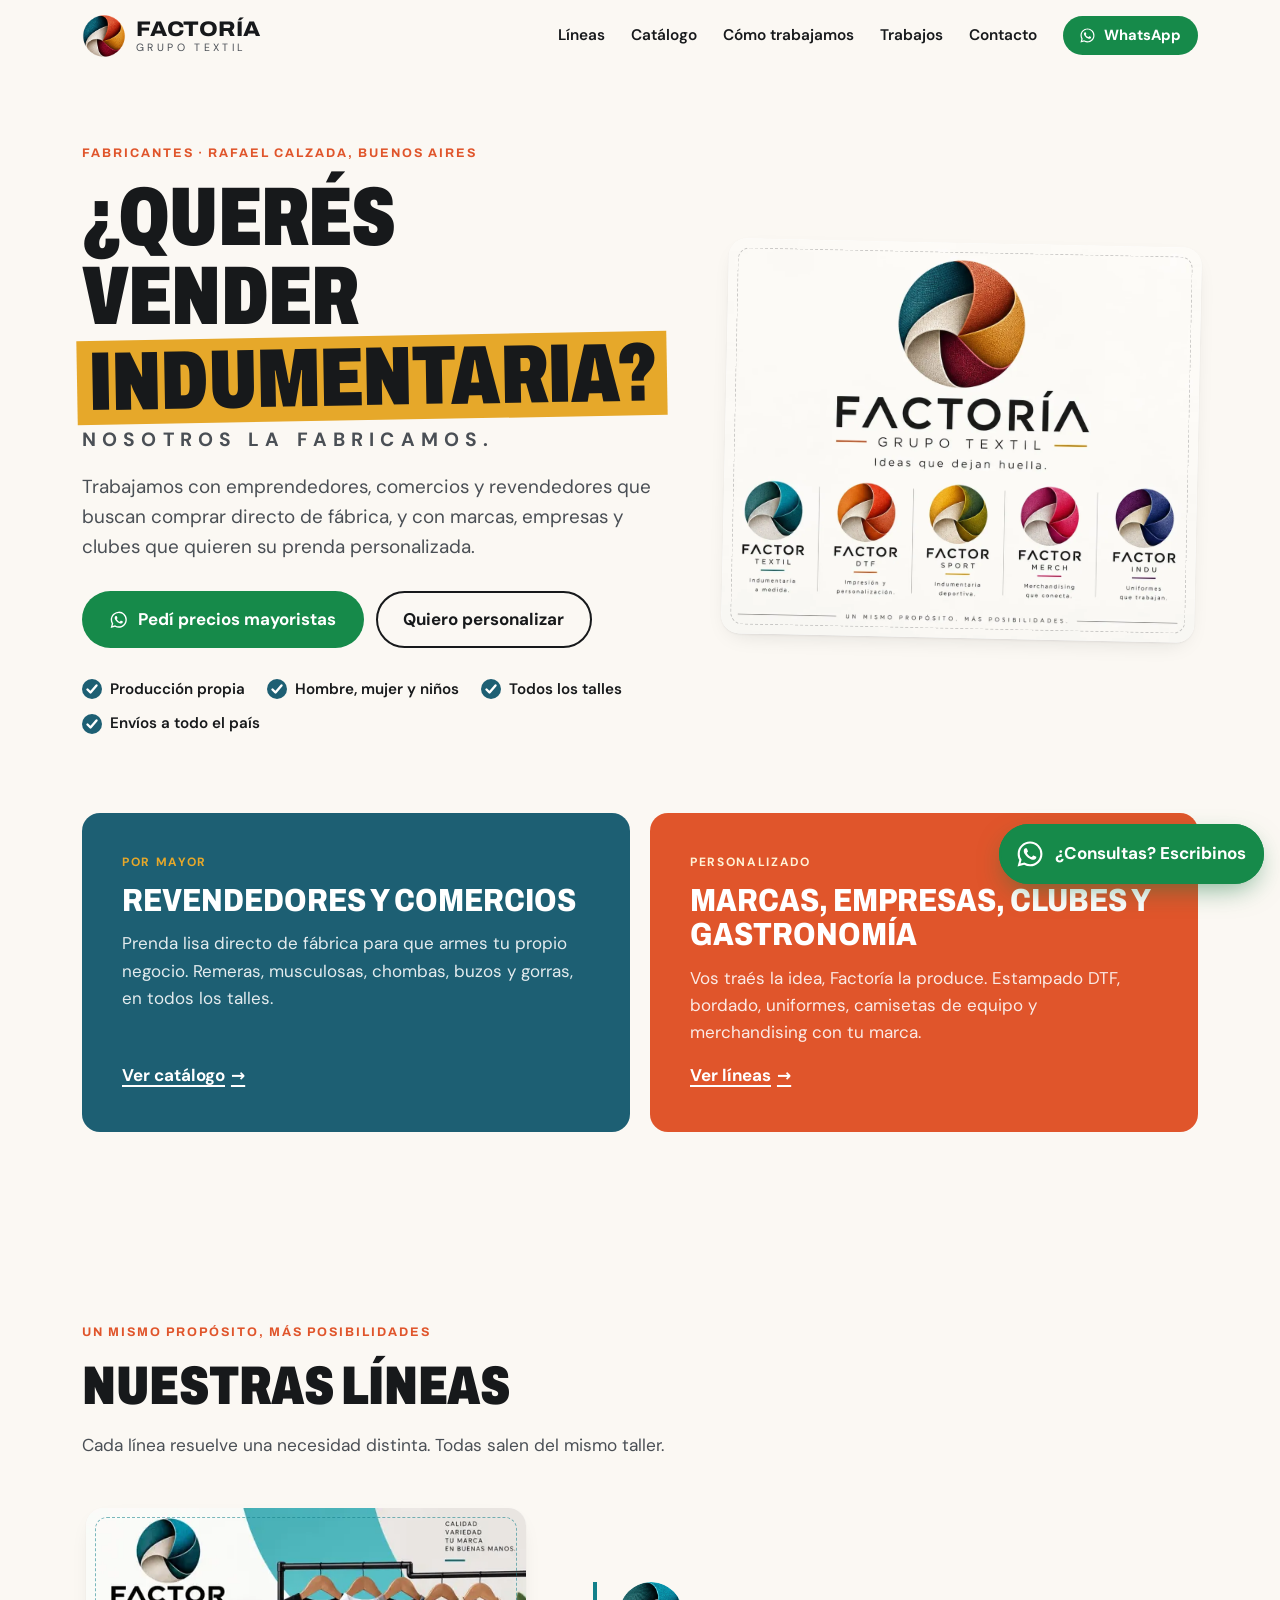
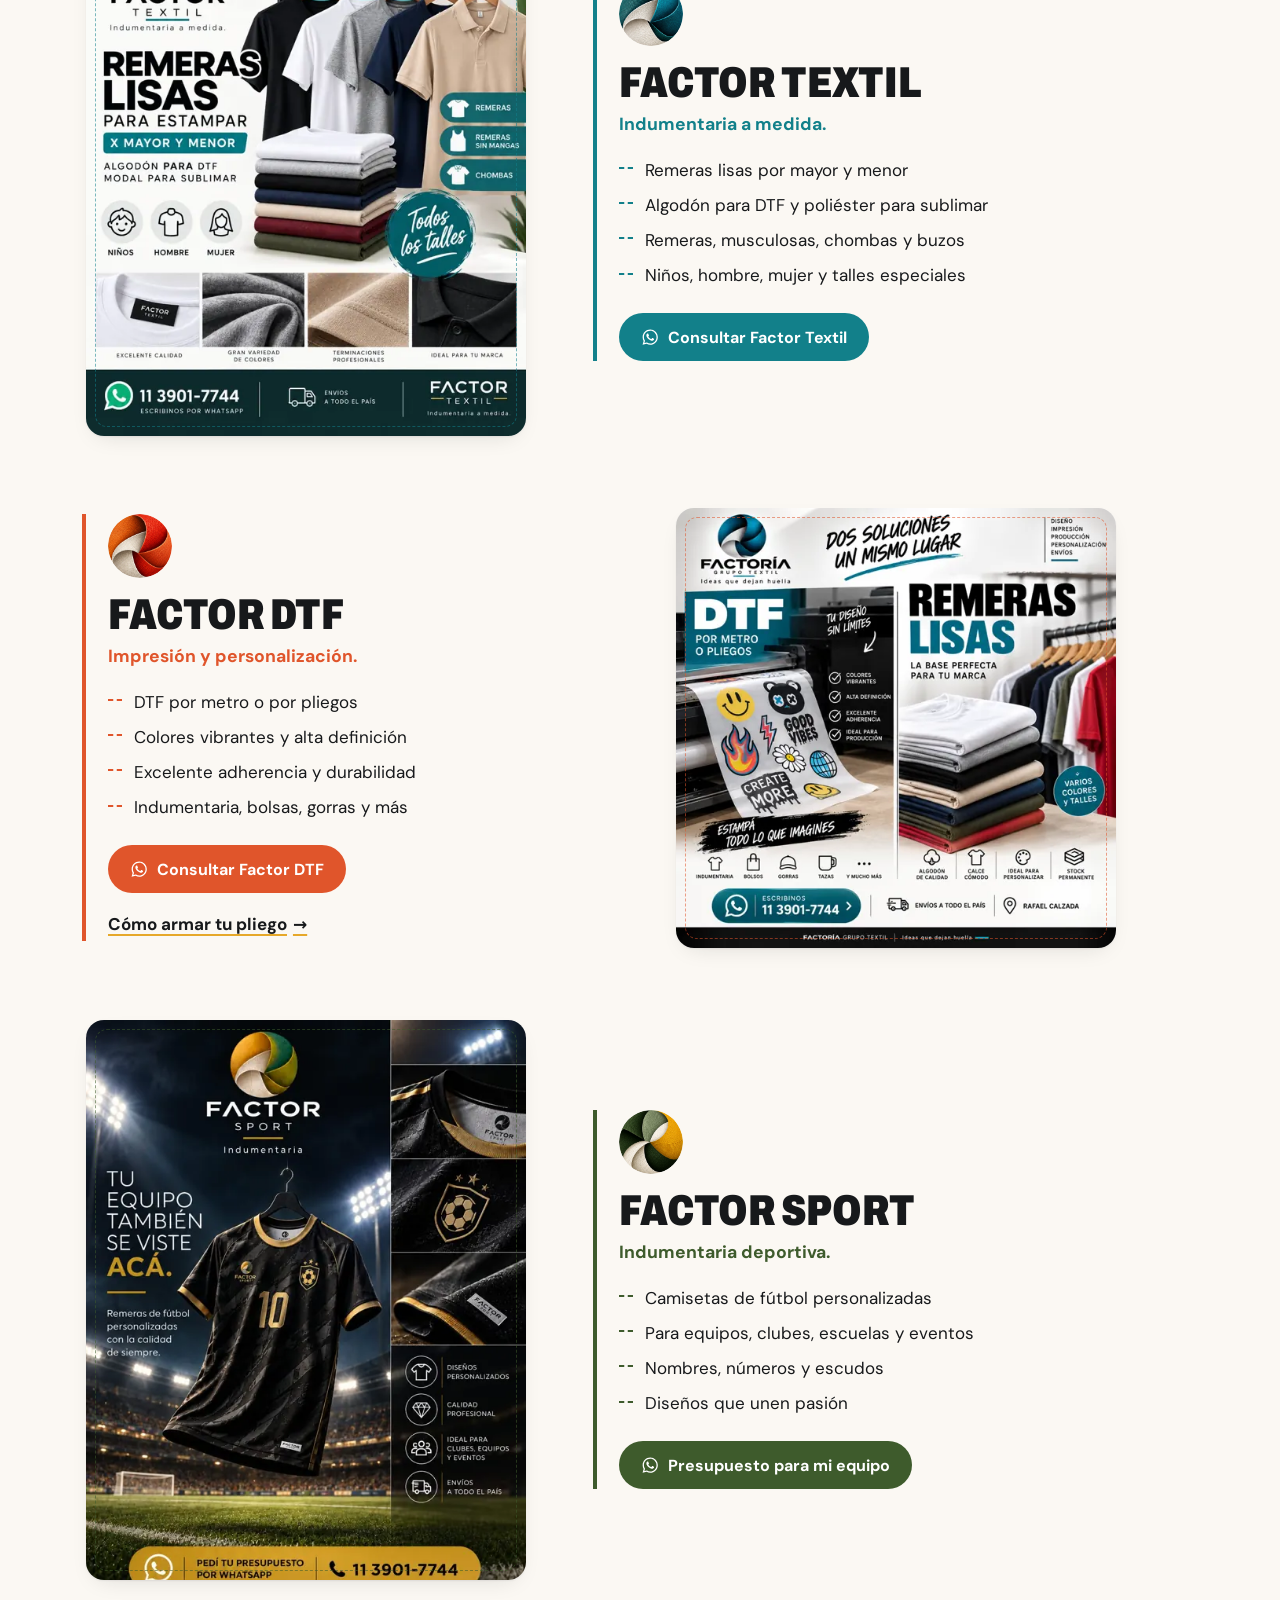
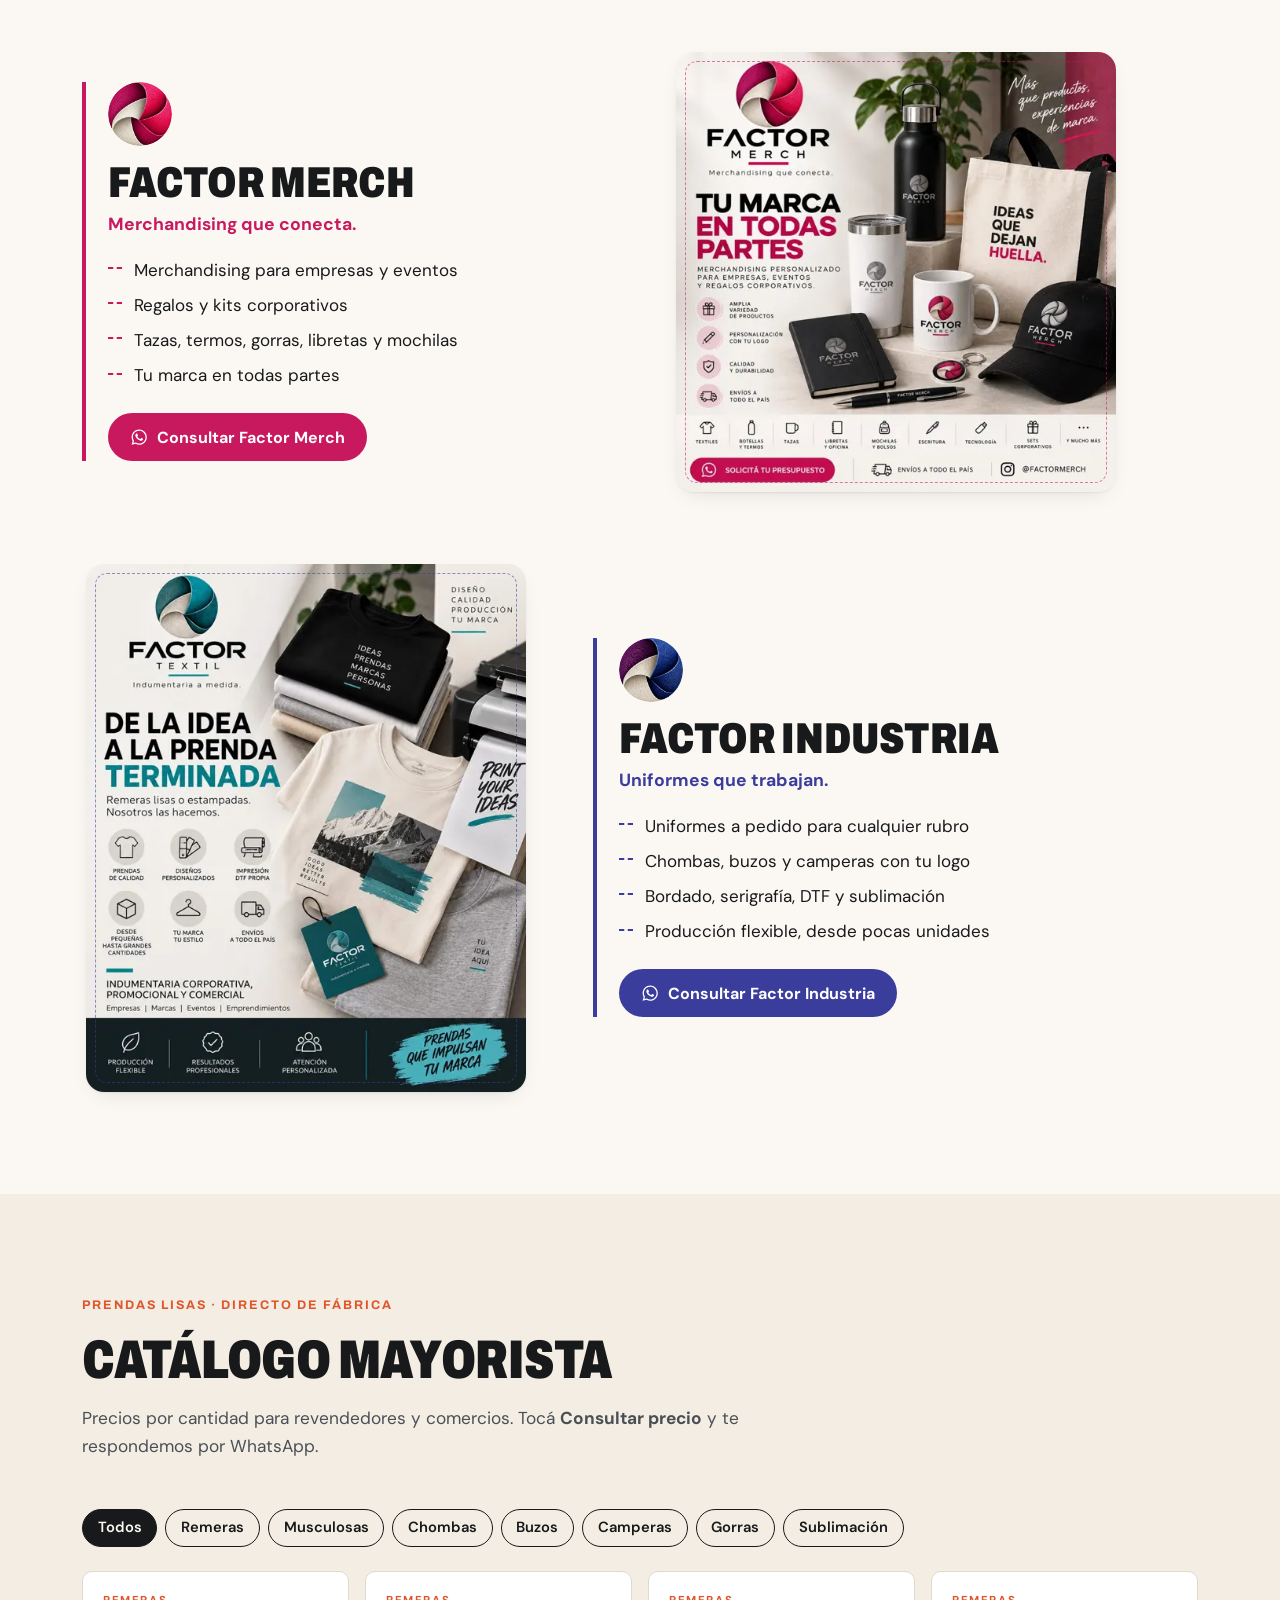
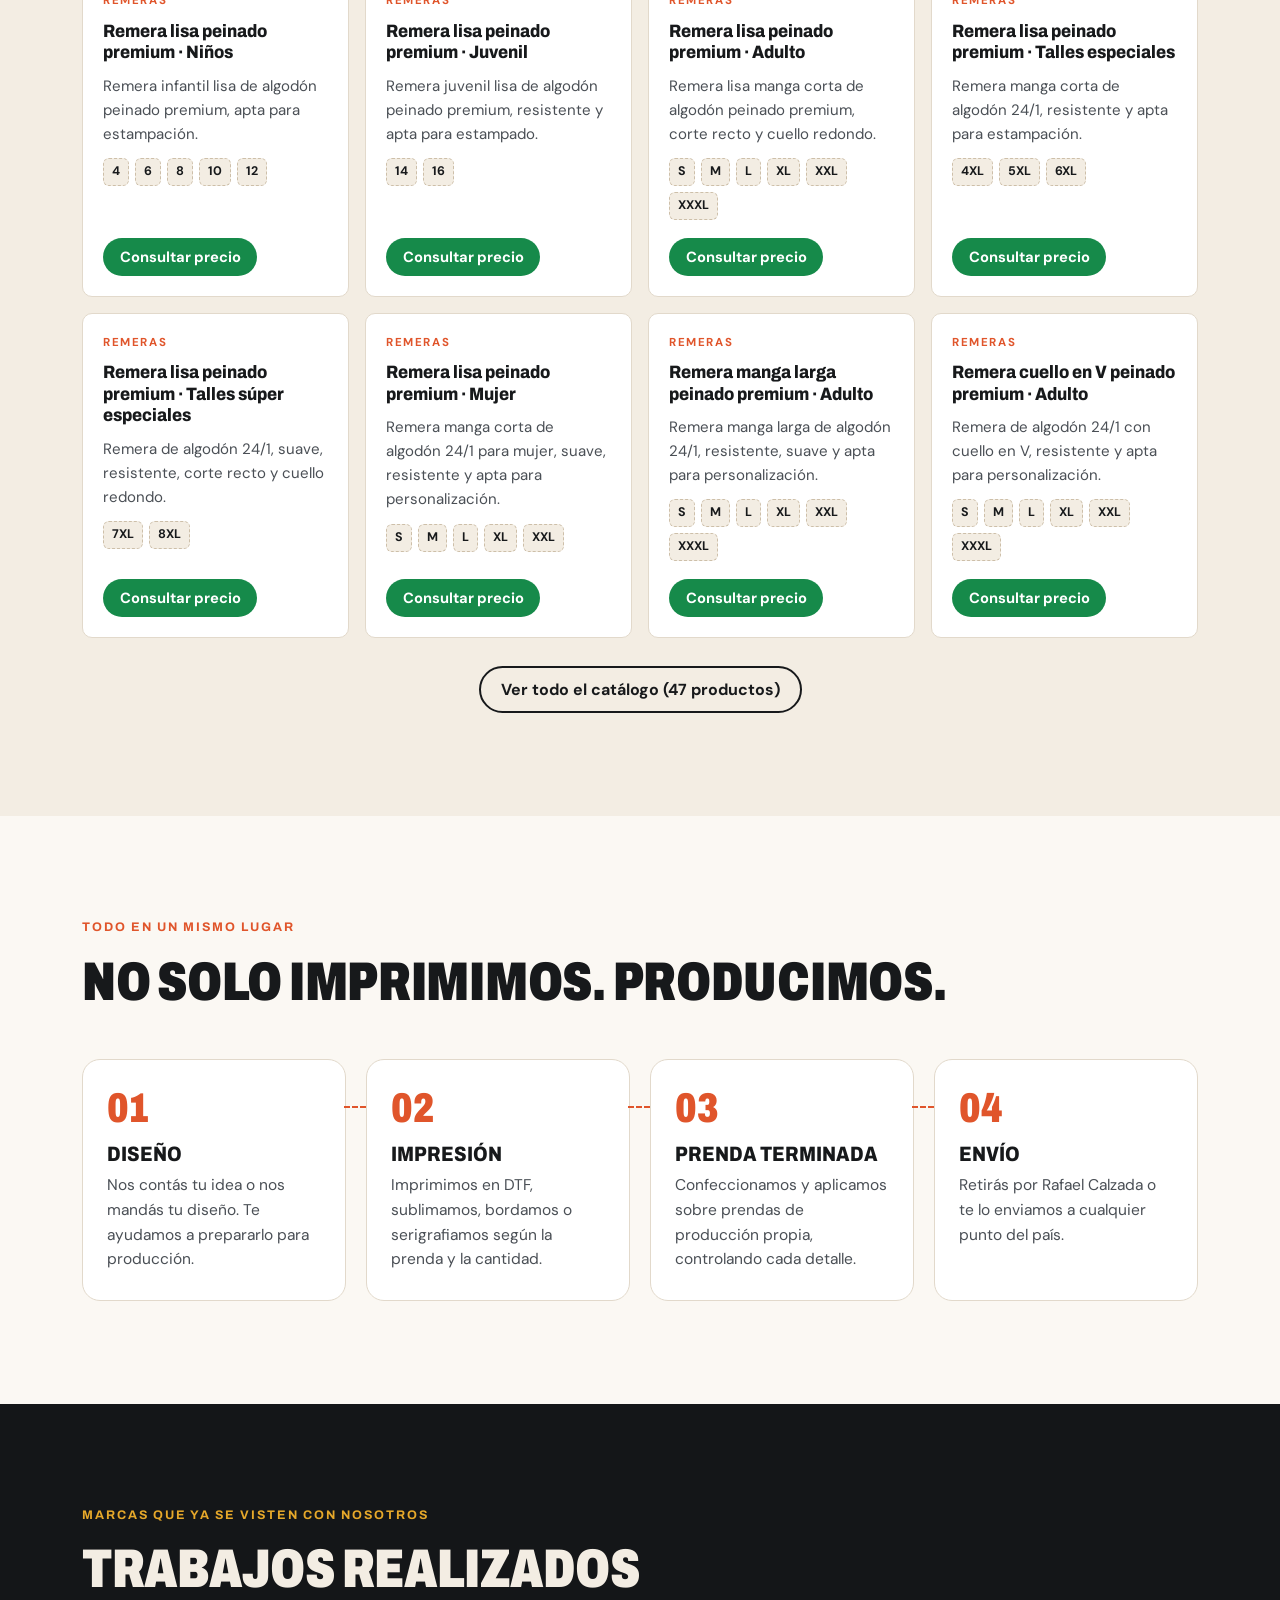
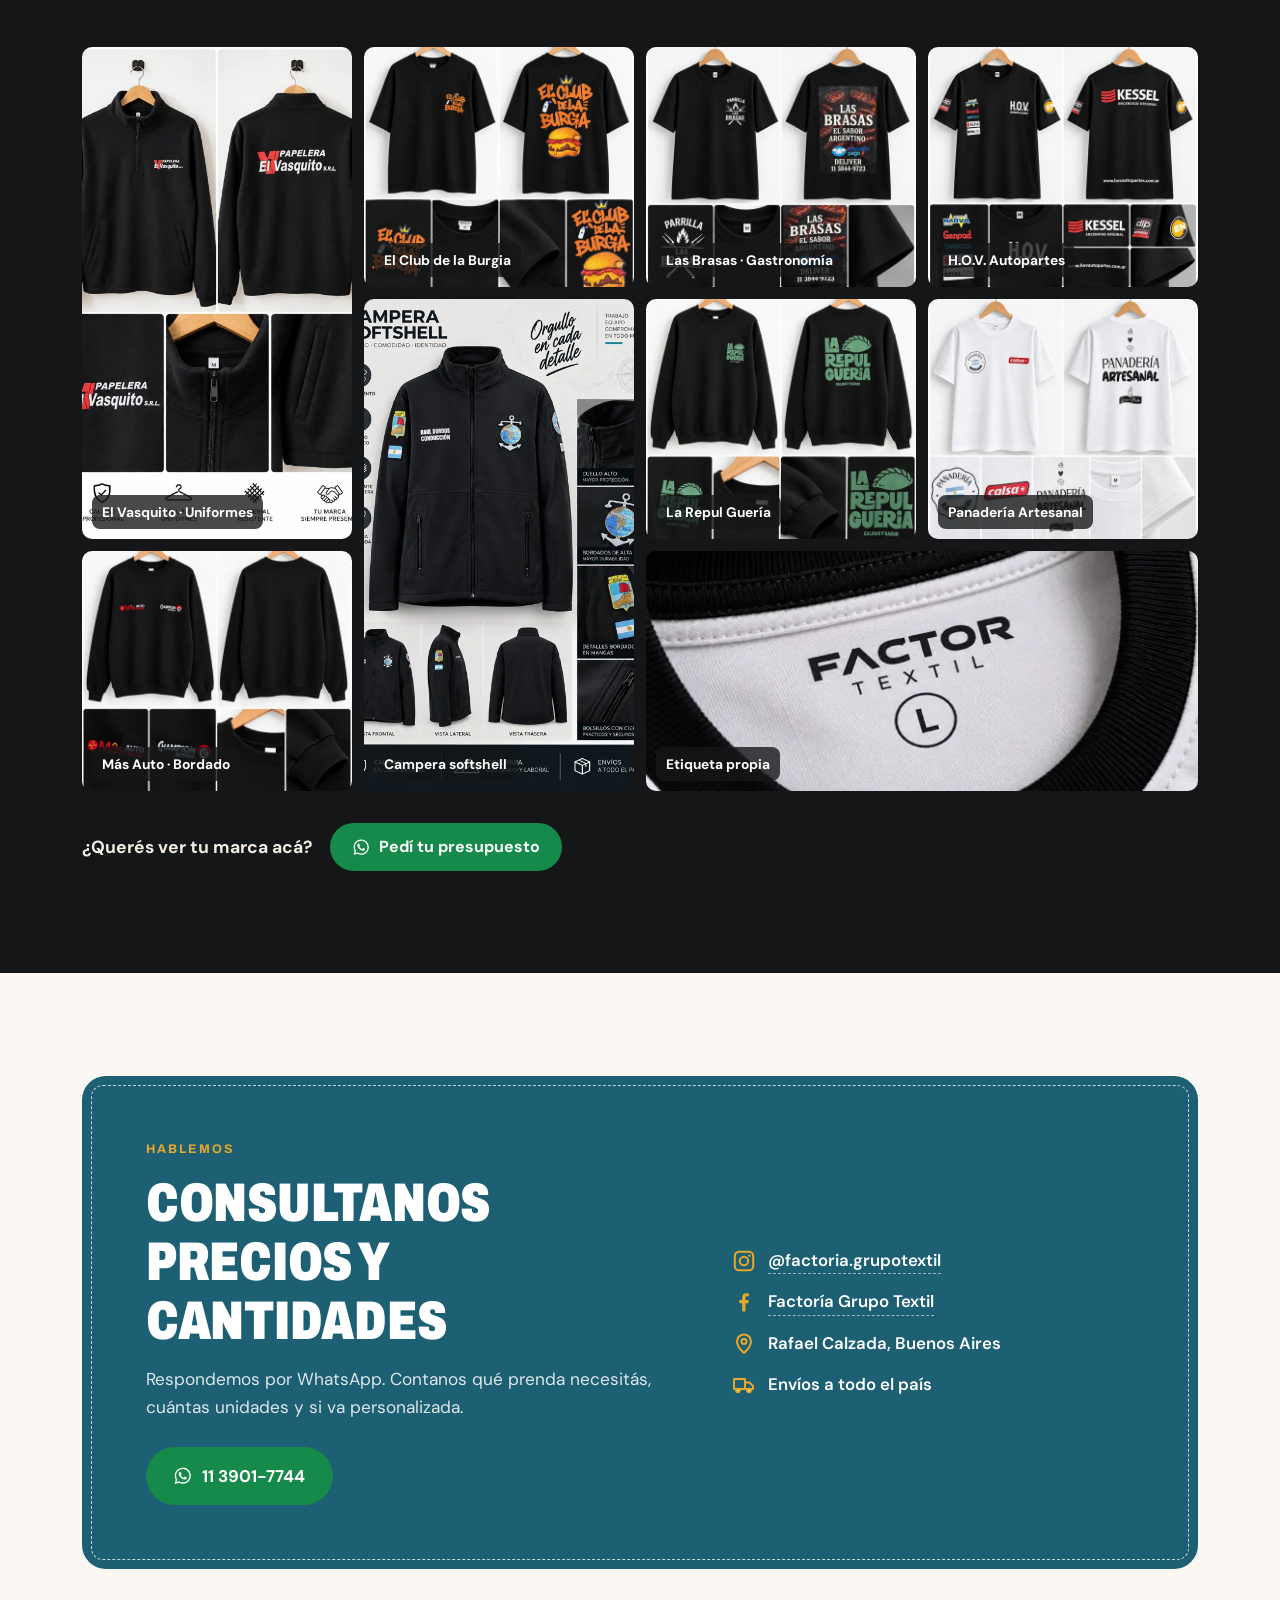
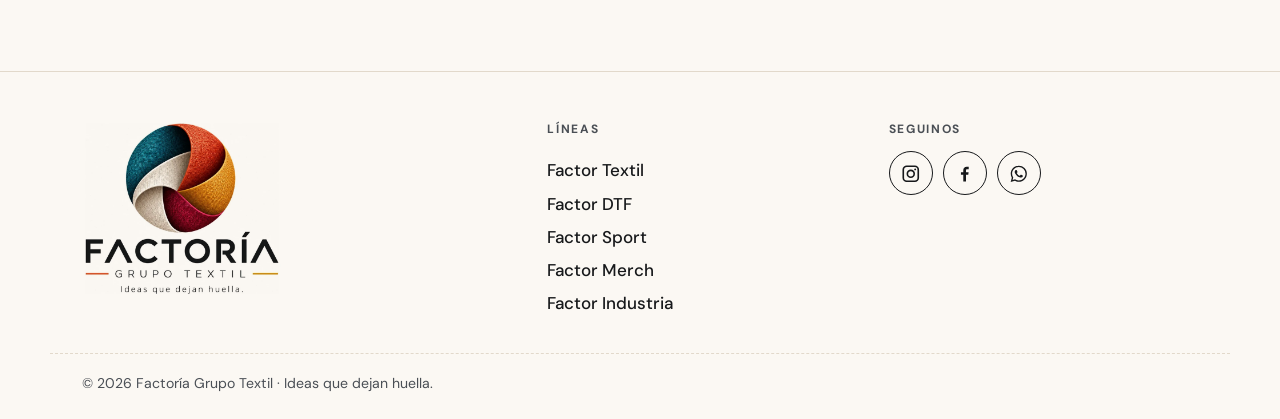
==== commit b6f1c2fb: "Renombrar Factor Indu a Factor Industria Uniformes a pedido para cualquier rubro, con bordado, serig" ====
--- a/index.html
+++ b/index.html
@@ -118,7 +118,7 @@
         </div>
 
         <figure class="hero-art stitch">
-          <img src="/assets/img/lineas/familia-marcas.webp" alt="Factoría Grupo Textil y sus cinco líneas: Factor Textil, Factor DTF, Factor Sport, Factor Merch y Factor Indu" width="1200" height="1000" fetchpriority="high">
+          <img src="/assets/img/lineas/familia-marcas.webp" alt="Factoría Grupo Textil y sus cinco líneas: Factor Textil, Factor DTF, Factor Sport, Factor Merch y Factor Industria" width="1200" height="1000" fetchpriority="high">
         </figure>
       </div>
     </section>
@@ -219,18 +219,18 @@
           </article>
 
           <article class="line" style="--c:#3b3d9c" id="indu">
-            <div class="line-media stitch"><img src="/assets/img/lineas/indu-idea-a-prenda-sm.webp" data-full="/assets/img/lineas/indu-idea-a-prenda.webp" alt="Indumentaria corporativa: de la idea a la prenda terminada" loading="lazy" width="560" height="672"></div>
+            <div class="line-media stitch"><img src="/assets/img/lineas/indu-idea-a-prenda-sm.webp" data-full="/assets/img/lineas/indu-idea-a-prenda.webp" alt="Uniformes de trabajo de Factor Industria: de la idea a la prenda terminada" loading="lazy" width="560" height="672"></div>
             <div class="line-body">
               <img class="line-logo" src="/assets/brand/factor-indu-iso.webp" alt="" width="64" height="64" loading="lazy">
-              <h3>Factor Indu</h3>
+              <h3>Factor Industria</h3>
               <p class="line-tag">Uniformes que trabajan.</p>
               <ul class="bullets">
-                <li>Uniformes para empresas, comercios y gastronomía</li>
+                <li>Uniformes a pedido para cualquier rubro</li>
                 <li>Chombas, buzos y camperas con tu logo</li>
-                <li>Bordado, serigrafía y DTF</li>
+                <li>Bordado, serigrafía, DTF y sublimación</li>
                 <li>Producción flexible, desde pocas unidades</li>
               </ul>
-              <a class="btn btn-line" data-wa="¡Hola! Quiero consultar por uniformes para mi empresa (Factor Indu)." href="https://wa.me/5491139017744" target="_blank" rel="noopener"><svg class="ico" aria-hidden="true"><use href="#i-wa"/></svg> Consultar Factor Indu</a>
+              <a class="btn btn-line" data-wa="¡Hola! Quiero consultar por uniformes para mi empresa (Factor Industria)." href="https://wa.me/5491139017744" target="_blank" rel="noopener"><svg class="ico" aria-hidden="true"><use href="#i-wa"/></svg> Consultar Factor Industria</a>
             </div>
           </article>
         </div>
@@ -359,7 +359,7 @@
         <a href="#dtf">Factor DTF</a>
         <a href="#sport">Factor Sport</a>
         <a href="#merch">Factor Merch</a>
-        <a href="#indu">Factor Indu</a>
+        <a href="#indu">Factor Industria</a>
       </nav>
       <div>
         <p class="f-title">Seguinos</p>
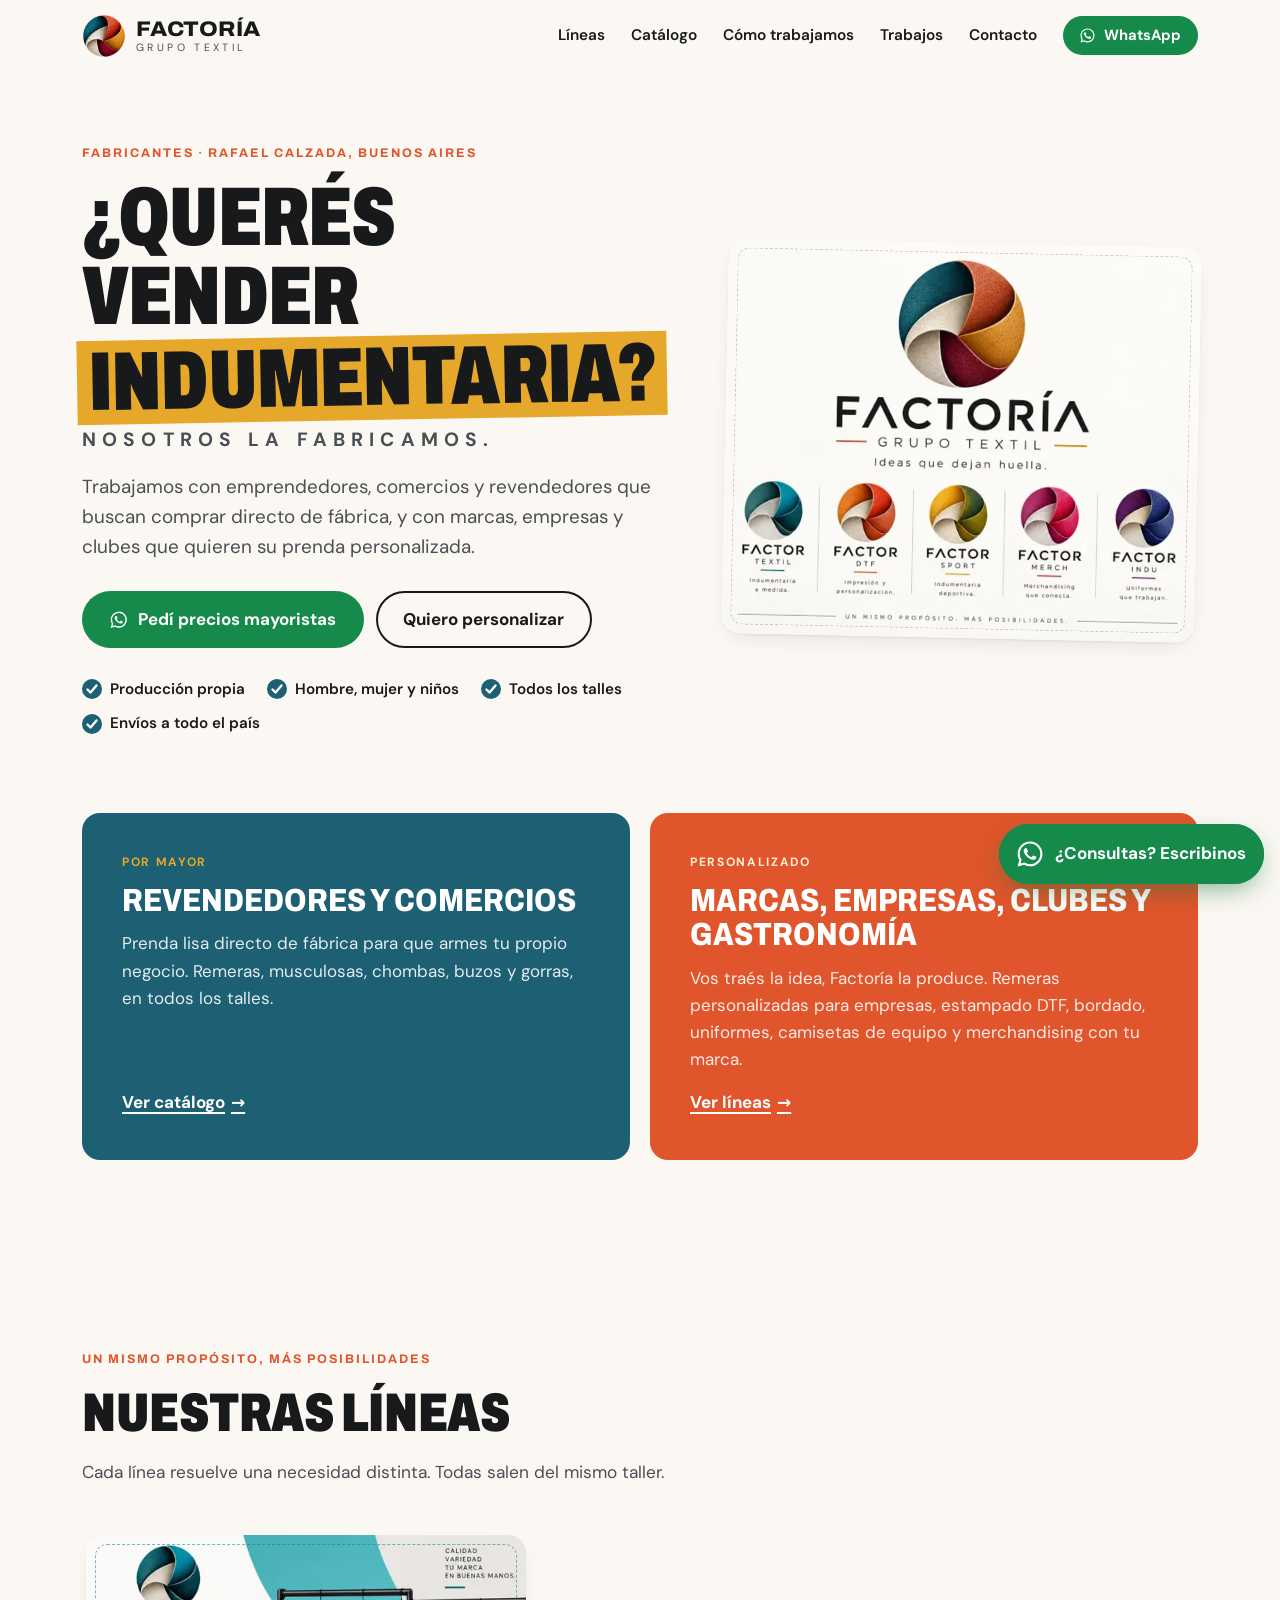
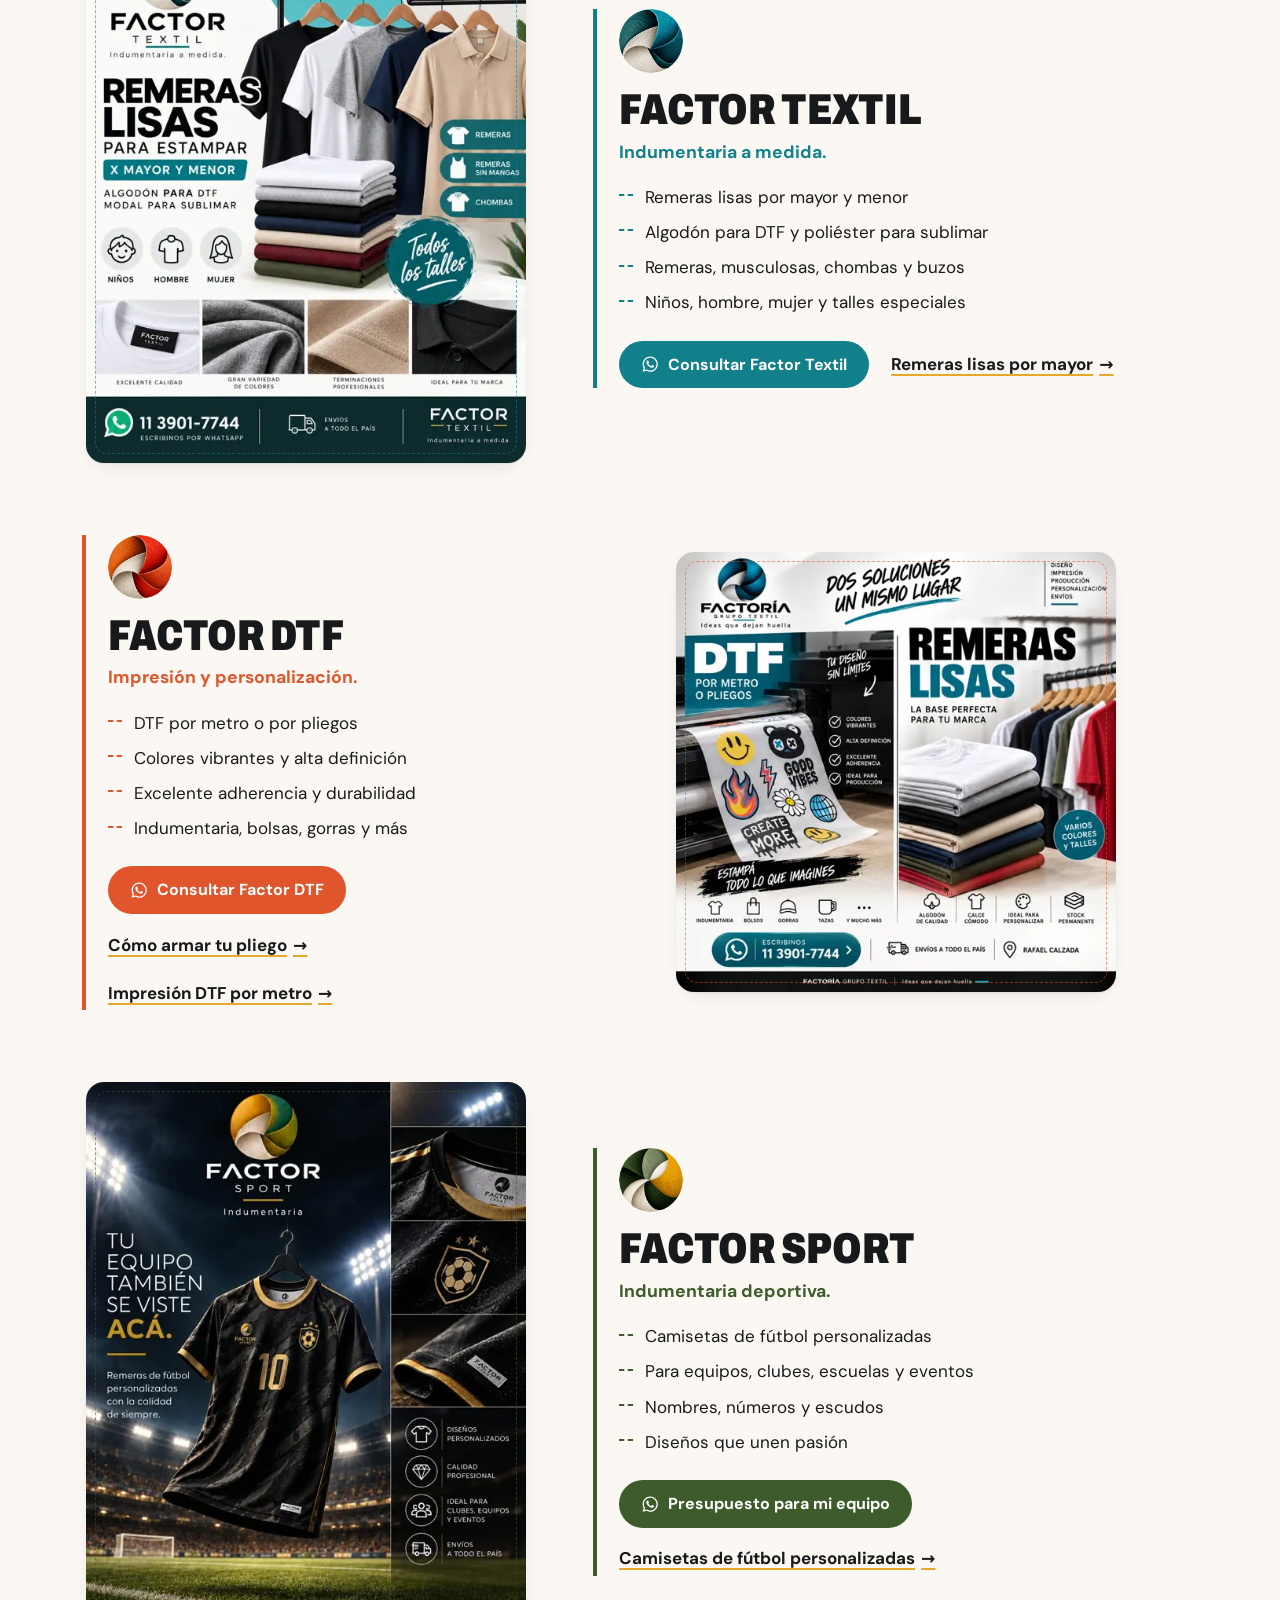
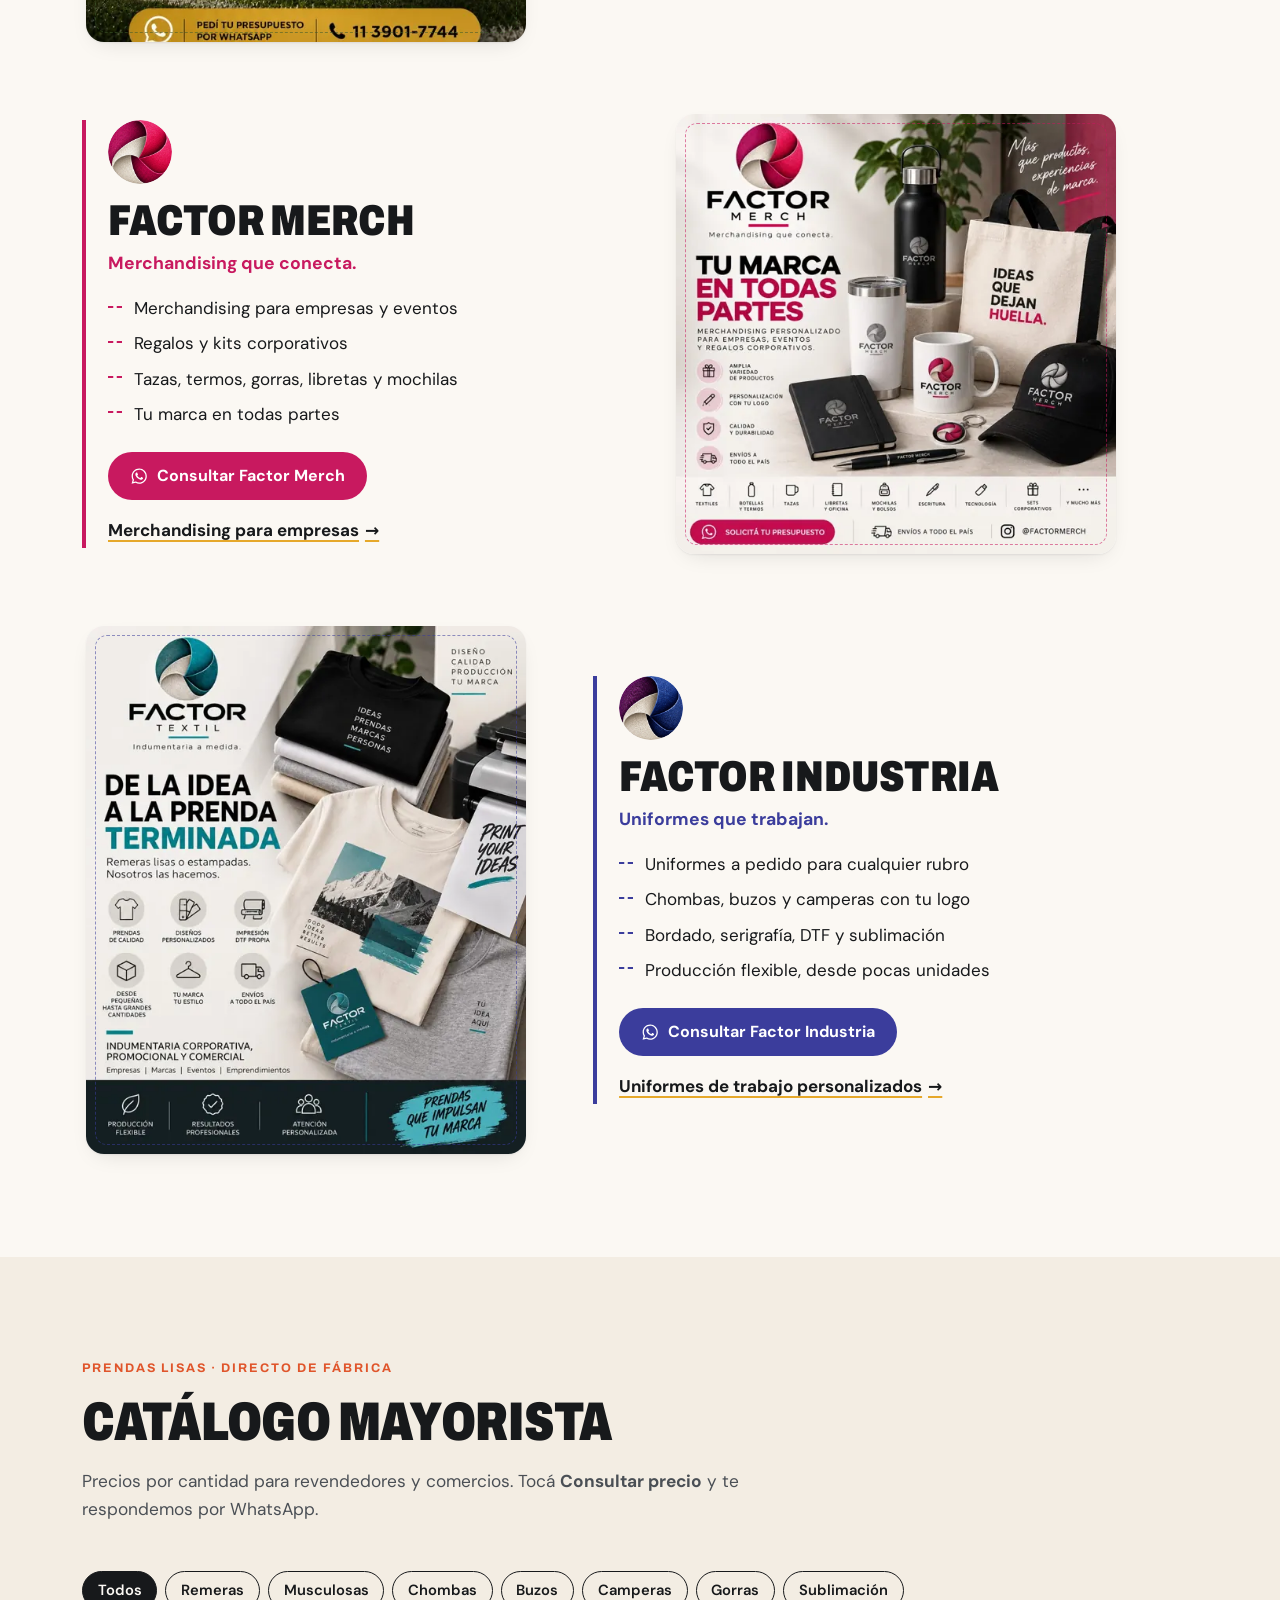
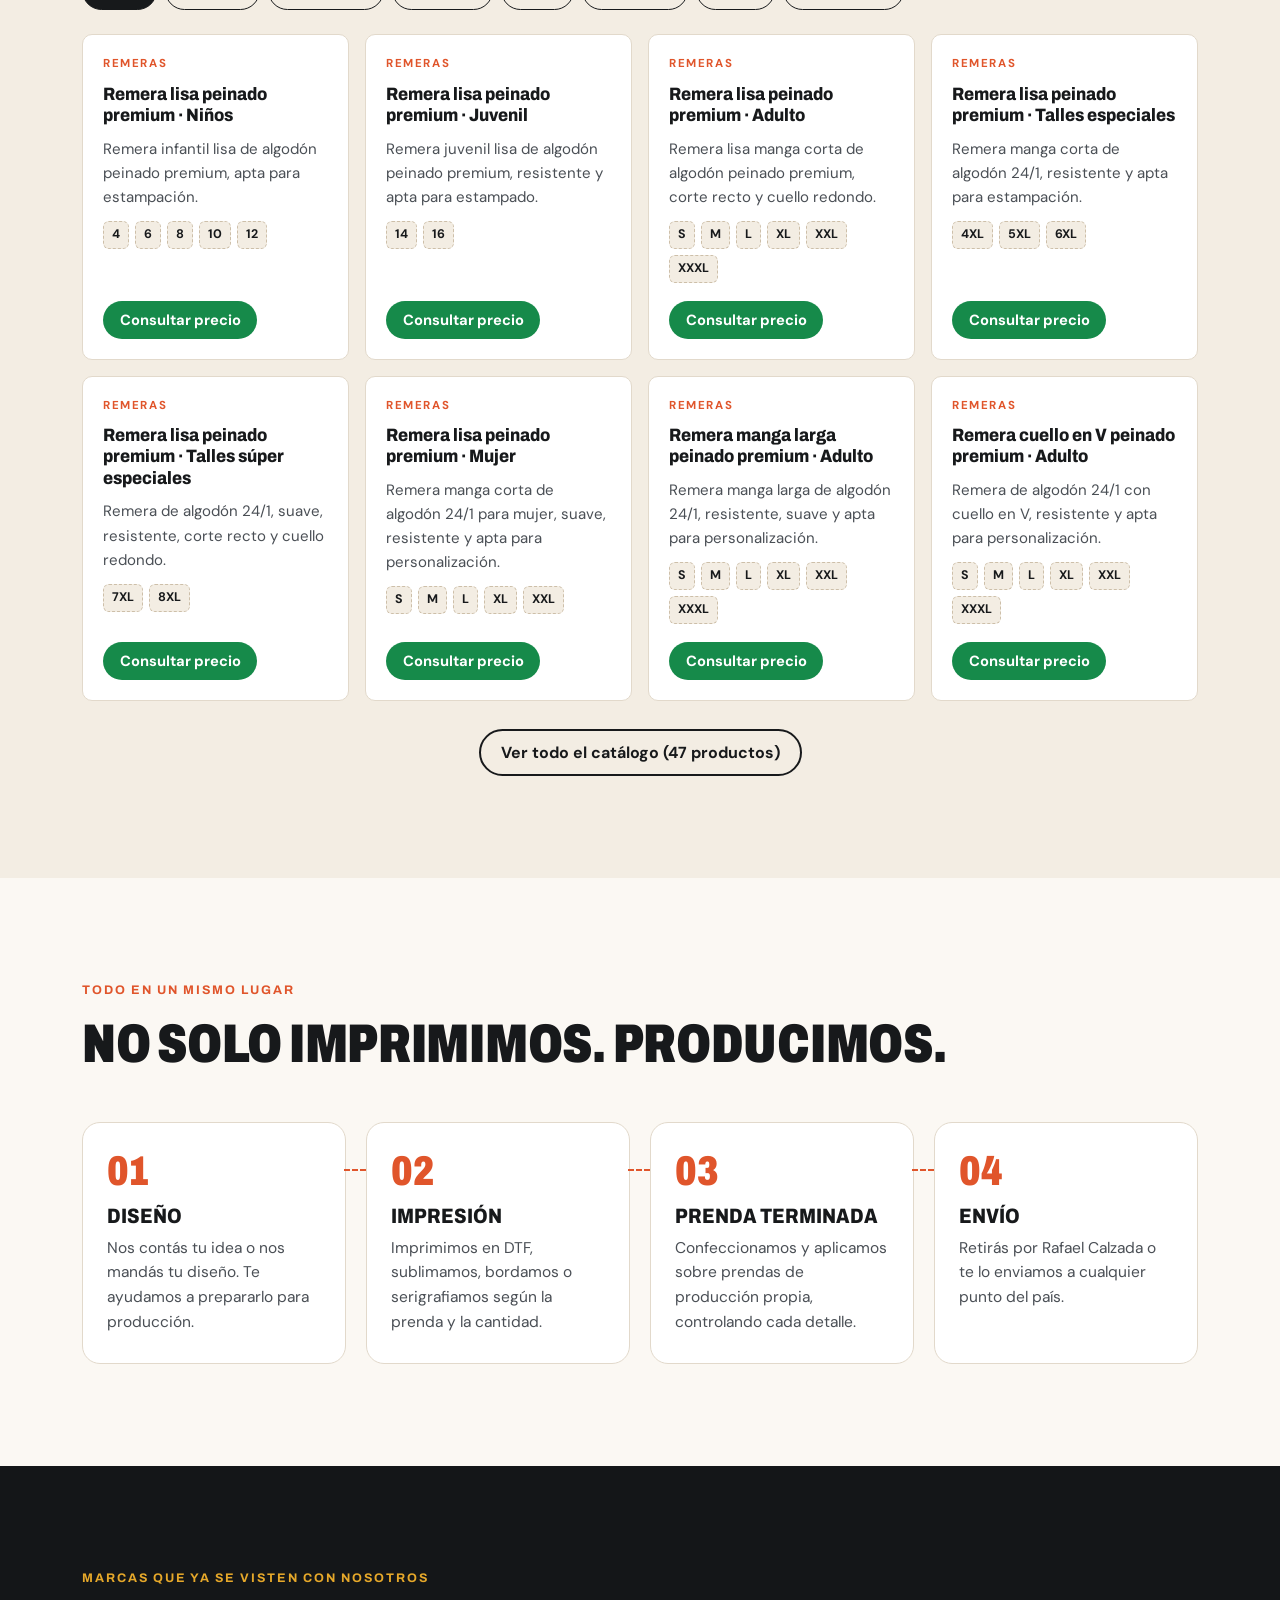
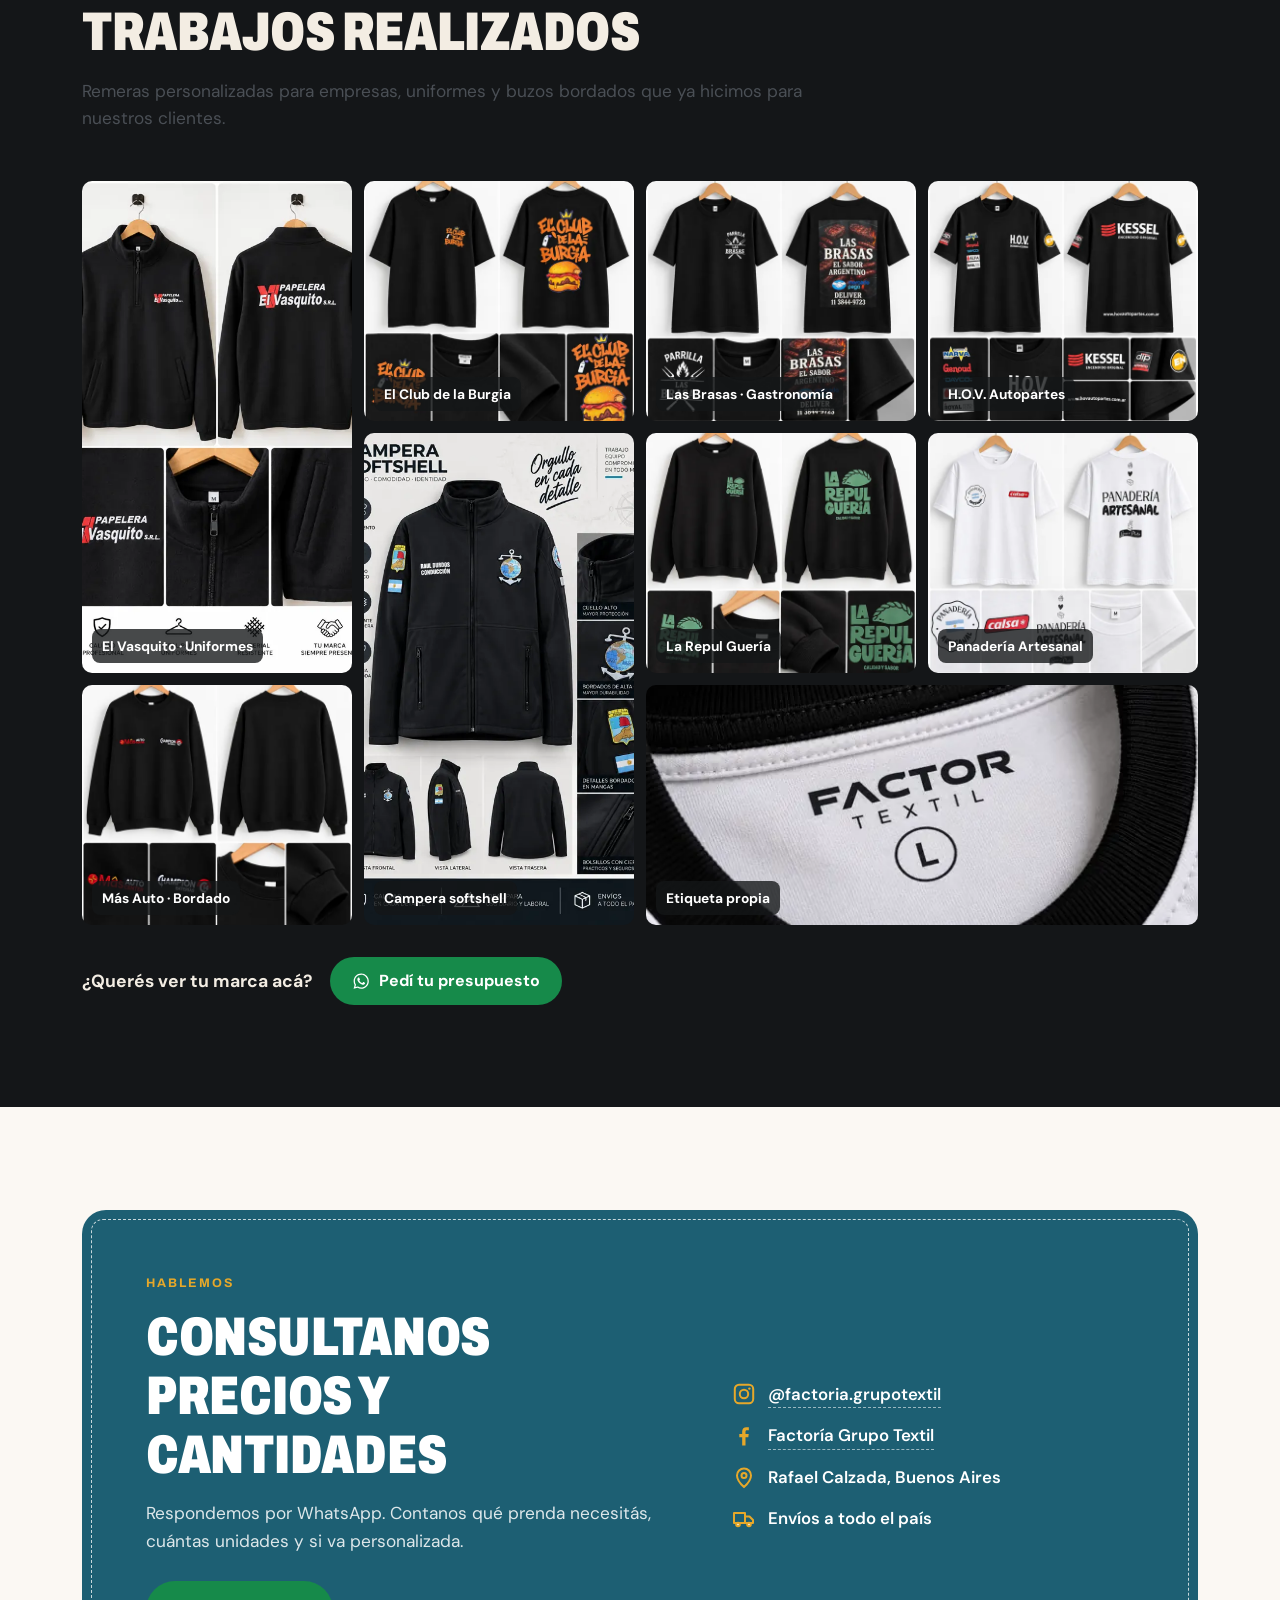
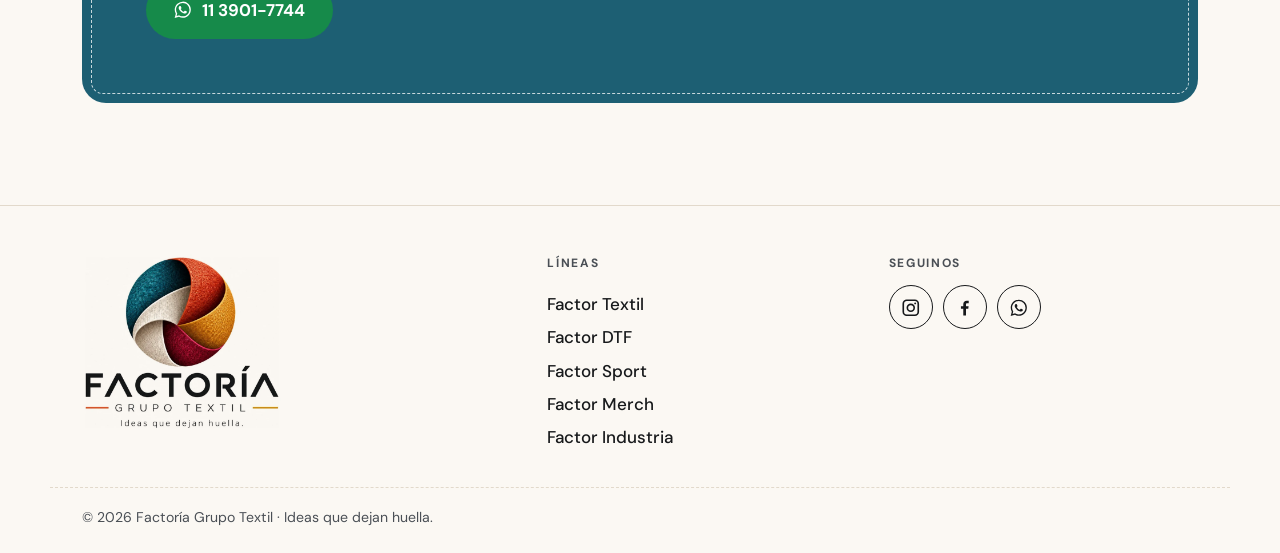
==== commit 69585d90: "Home: enlaces a las páginas de línea y catálogo escrito en el HTML - Cada tarjeta de línea enlaza a " ====
--- a/index.html
+++ b/index.html
@@ -38,6 +38,7 @@
   {
     "@context": "https://schema.org",
     "@type": "ClothingStore",
+    "@id": "https://factoriagrupotextil.com.ar/#org",
     "name": "Factoría Grupo Textil",
     "slogan": "Ideas que dejan huella.",
     "description": "Fabricantes de indumentaria por mayor y personalizada: remeras, chombas, buzos, DTF, ropa deportiva, merchandising y uniformes.",
@@ -118,7 +119,7 @@
         </div>
 
         <figure class="hero-art stitch">
-          <img src="/assets/img/lineas/familia-marcas.webp" alt="Factoría Grupo Textil y sus cinco líneas: Factor Textil, Factor DTF, Factor Sport, Factor Merch y Factor Industria" width="1200" height="1000" fetchpriority="high">
+          <img src="/assets/img/lineas/familia-marcas.webp" srcset="/assets/img/lineas/familia-marcas-sm.webp 560w, /assets/img/lineas/familia-marcas.webp 1200w" sizes="(max-width: 900px) min(520px, calc(100vw - 32px)), 480px" alt="Factoría Grupo Textil y sus cinco líneas: Factor Textil, Factor DTF, Factor Sport, Factor Merch y Factor Industria" width="1200" height="1000" fetchpriority="high">
         </figure>
       </div>
     </section>
@@ -135,7 +136,7 @@
         <article class="aud aud-b">
           <p class="aud-tag">Personalizado</p>
           <h2>Marcas, empresas, clubes y gastronomía</h2>
-          <p>Vos traés la idea, Factoría la produce. Estampado DTF, bordado, uniformes, camisetas de equipo y merchandising con tu marca.</p>
+          <p>Vos traés la idea, Factoría la produce. Remeras personalizadas para empresas, estampado DTF, bordado, uniformes, camisetas de equipo y merchandising con tu marca.</p>
           <a class="link-arrow" href="#lineas">Ver líneas</a>
         </article>
       </div>
@@ -163,7 +164,10 @@
                 <li>Remeras, musculosas, chombas y buzos</li>
                 <li>Niños, hombre, mujer y talles especiales</li>
               </ul>
-              <a class="btn btn-line" data-wa="¡Hola! Quiero consultar por prendas lisas de Factor Textil." href="https://wa.me/5491139017744" target="_blank" rel="noopener"><svg class="ico" aria-hidden="true"><use href="#i-wa"/></svg> Consultar Factor Textil</a>
+              <div class="line-actions">
+                <a class="btn btn-line" data-wa="¡Hola! Quiero consultar por prendas lisas de Factor Textil." href="https://wa.me/5491139017744" target="_blank" rel="noopener"><svg class="ico" aria-hidden="true"><use href="#i-wa"/></svg> Consultar Factor Textil</a>
+                <a class="link-arrow" href="/remeras-lisas-por-mayor">Remeras lisas por mayor</a>
+              </div>
             </div>
           </article>
 
@@ -182,6 +186,7 @@
               <div class="line-actions">
                 <a class="btn btn-line" data-wa="¡Hola! Quiero consultar por impresión DTF." href="https://wa.me/5491139017744" target="_blank" rel="noopener"><svg class="ico" aria-hidden="true"><use href="#i-wa"/></svg> Consultar Factor DTF</a>
                 <button class="link-arrow" type="button" data-lightbox="/assets/img/lineas/dtf-guia-pliego.webp" data-caption="Cómo armar un pliego para imprimir DTF">Cómo armar tu pliego</button>
+                <a class="link-arrow" href="/impresion-dtf">Impresión DTF por metro</a>
               </div>
             </div>
           </article>
@@ -198,7 +203,10 @@
                 <li>Nombres, números y escudos</li>
                 <li>Diseños que unen pasión</li>
               </ul>
-              <a class="btn btn-line" data-wa="¡Hola! Quiero un presupuesto de camisetas para mi equipo (Factor Sport)." href="https://wa.me/5491139017744" target="_blank" rel="noopener"><svg class="ico" aria-hidden="true"><use href="#i-wa"/></svg> Presupuesto para mi equipo</a>
+              <div class="line-actions">
+                <a class="btn btn-line" data-wa="¡Hola! Quiero un presupuesto de camisetas para mi equipo (Factor Sport)." href="https://wa.me/5491139017744" target="_blank" rel="noopener"><svg class="ico" aria-hidden="true"><use href="#i-wa"/></svg> Presupuesto para mi equipo</a>
+                <a class="link-arrow" href="/camisetas-de-futbol-personalizadas">Camisetas de fútbol personalizadas</a>
+              </div>
             </div>
           </article>
 
@@ -214,7 +222,10 @@
                 <li>Tazas, termos, gorras, libretas y mochilas</li>
                 <li>Tu marca en todas partes</li>
               </ul>
-              <a class="btn btn-line" data-wa="¡Hola! Quiero consultar por merchandising personalizado (Factor Merch)." href="https://wa.me/5491139017744" target="_blank" rel="noopener"><svg class="ico" aria-hidden="true"><use href="#i-wa"/></svg> Consultar Factor Merch</a>
+              <div class="line-actions">
+                <a class="btn btn-line" data-wa="¡Hola! Quiero consultar por merchandising personalizado (Factor Merch)." href="https://wa.me/5491139017744" target="_blank" rel="noopener"><svg class="ico" aria-hidden="true"><use href="#i-wa"/></svg> Consultar Factor Merch</a>
+                <a class="link-arrow" href="/merchandising-para-empresas">Merchandising para empresas</a>
+              </div>
             </div>
           </article>
 
@@ -230,7 +241,10 @@
                 <li>Bordado, serigrafía, DTF y sublimación</li>
                 <li>Producción flexible, desde pocas unidades</li>
               </ul>
-              <a class="btn btn-line" data-wa="¡Hola! Quiero consultar por uniformes para mi empresa (Factor Industria)." href="https://wa.me/5491139017744" target="_blank" rel="noopener"><svg class="ico" aria-hidden="true"><use href="#i-wa"/></svg> Consultar Factor Industria</a>
+              <div class="line-actions">
+                <a class="btn btn-line" data-wa="¡Hola! Quiero consultar por uniformes para mi empresa (Factor Industria)." href="https://wa.me/5491139017744" target="_blank" rel="noopener"><svg class="ico" aria-hidden="true"><use href="#i-wa"/></svg> Consultar Factor Industria</a>
+                <a class="link-arrow" href="/uniformes-de-trabajo">Uniformes de trabajo personalizados</a>
+              </div>
             </div>
           </article>
         </div>
@@ -247,9 +261,334 @@
         </header>
 
         <div class="filters" role="tablist" aria-label="Filtrar por categoría" id="filters"></div>
-        <div class="products" id="products" aria-live="polite"></div>
+        <div class="products" id="products" aria-live="polite">
+          <article class="product" data-cat="Remeras">
+            <p class="p-cat">Remeras</p>
+            <h3 class="p-name">Remera lisa peinado premium · Niños</h3>
+            <p class="p-desc">Remera infantil lisa de algodón peinado premium, apta para estampación.</p>
+            <ul class="p-sizes" aria-label="Talles"><li>4</li><li>6</li><li>8</li><li>10</li><li>12</li></ul>
+            <div class="p-actions"><a class="btn btn-wa btn-sm" data-wa="¡Hola Factoría! Quiero consultar precio por cantidad de: Remera lisa peinado premium · Niños" href="https://wa.me/5491139017744" target="_blank" rel="noopener">Consultar precio</a></div>
+          </article>
+          <article class="product" data-cat="Remeras">
+            <p class="p-cat">Remeras</p>
+            <h3 class="p-name">Remera lisa peinado premium · Juvenil</h3>
+            <p class="p-desc">Remera juvenil lisa de algodón peinado premium, resistente y apta para estampado.</p>
+            <ul class="p-sizes" aria-label="Talles"><li>14</li><li>16</li></ul>
+            <div class="p-actions"><a class="btn btn-wa btn-sm" data-wa="¡Hola Factoría! Quiero consultar precio por cantidad de: Remera lisa peinado premium · Juvenil" href="https://wa.me/5491139017744" target="_blank" rel="noopener">Consultar precio</a></div>
+          </article>
+          <article class="product" data-cat="Remeras">
+            <p class="p-cat">Remeras</p>
+            <h3 class="p-name">Remera lisa peinado premium · Adulto</h3>
+            <p class="p-desc">Remera lisa manga corta de algodón peinado premium, corte recto y cuello redondo.</p>
+            <ul class="p-sizes" aria-label="Talles"><li>S</li><li>M</li><li>L</li><li>XL</li><li>XXL</li><li>XXXL</li></ul>
+            <div class="p-actions"><a class="btn btn-wa btn-sm" data-wa="¡Hola Factoría! Quiero consultar precio por cantidad de: Remera lisa peinado premium · Adulto" href="https://wa.me/5491139017744" target="_blank" rel="noopener">Consultar precio</a></div>
+          </article>
+          <article class="product" data-cat="Remeras">
+            <p class="p-cat">Remeras</p>
+            <h3 class="p-name">Remera lisa peinado premium · Talles especiales</h3>
+            <p class="p-desc">Remera manga corta de algodón 24/1, resistente y apta para estampación.</p>
+            <ul class="p-sizes" aria-label="Talles"><li>4XL</li><li>5XL</li><li>6XL</li></ul>
+            <div class="p-actions"><a class="btn btn-wa btn-sm" data-wa="¡Hola Factoría! Quiero consultar precio por cantidad de: Remera lisa peinado premium · Talles especiales" href="https://wa.me/5491139017744" target="_blank" rel="noopener">Consultar precio</a></div>
+          </article>
+          <article class="product" data-cat="Remeras">
+            <p class="p-cat">Remeras</p>
+            <h3 class="p-name">Remera lisa peinado premium · Talles súper especiales</h3>
+            <p class="p-desc">Remera de algodón 24/1, suave, resistente, corte recto y cuello redondo.</p>
+            <ul class="p-sizes" aria-label="Talles"><li>7XL</li><li>8XL</li></ul>
+            <div class="p-actions"><a class="btn btn-wa btn-sm" data-wa="¡Hola Factoría! Quiero consultar precio por cantidad de: Remera lisa peinado premium · Talles súper especiales" href="https://wa.me/5491139017744" target="_blank" rel="noopener">Consultar precio</a></div>
+          </article>
+          <article class="product" data-cat="Remeras">
+            <p class="p-cat">Remeras</p>
+            <h3 class="p-name">Remera lisa peinado premium · Mujer</h3>
+            <p class="p-desc">Remera manga corta de algodón 24/1 para mujer, suave, resistente y apta para personalización.</p>
+            <ul class="p-sizes" aria-label="Talles"><li>S</li><li>M</li><li>L</li><li>XL</li><li>XXL</li></ul>
+            <div class="p-actions"><a class="btn btn-wa btn-sm" data-wa="¡Hola Factoría! Quiero consultar precio por cantidad de: Remera lisa peinado premium · Mujer" href="https://wa.me/5491139017744" target="_blank" rel="noopener">Consultar precio</a></div>
+          </article>
+          <article class="product" data-cat="Remeras">
+            <p class="p-cat">Remeras</p>
+            <h3 class="p-name">Remera manga larga peinado premium · Adulto</h3>
+            <p class="p-desc">Remera manga larga de algodón 24/1, resistente, suave y apta para personalización.</p>
+            <ul class="p-sizes" aria-label="Talles"><li>S</li><li>M</li><li>L</li><li>XL</li><li>XXL</li><li>XXXL</li></ul>
+            <div class="p-actions"><a class="btn btn-wa btn-sm" data-wa="¡Hola Factoría! Quiero consultar precio por cantidad de: Remera manga larga peinado premium · Adulto" href="https://wa.me/5491139017744" target="_blank" rel="noopener">Consultar precio</a></div>
+          </article>
+          <article class="product" data-cat="Remeras">
+            <p class="p-cat">Remeras</p>
+            <h3 class="p-name">Remera cuello en V peinado premium · Adulto</h3>
+            <p class="p-desc">Remera de algodón 24/1 con cuello en V, resistente y apta para personalización.</p>
+            <ul class="p-sizes" aria-label="Talles"><li>S</li><li>M</li><li>L</li><li>XL</li><li>XXL</li><li>XXXL</li></ul>
+            <div class="p-actions"><a class="btn btn-wa btn-sm" data-wa="¡Hola Factoría! Quiero consultar precio por cantidad de: Remera cuello en V peinado premium · Adulto" href="https://wa.me/5491139017744" target="_blank" rel="noopener">Consultar precio</a></div>
+          </article>
+          <article class="product" data-cat="Remeras">
+            <p class="p-cat">Remeras</p>
+            <h3 class="p-name">Remera lisa peinado premium gris melange · Adulto</h3>
+            <p class="p-desc">Remera lisa de algodón peinado premium en gris melange, corte recto.</p>
+            <ul class="p-sizes" aria-label="Talles"><li>S</li><li>M</li><li>L</li><li>XL</li><li>XXL</li></ul>
+            <div class="p-actions"><a class="btn btn-wa btn-sm" data-wa="¡Hola Factoría! Quiero consultar precio por cantidad de: Remera lisa peinado premium gris melange · Adulto" href="https://wa.me/5491139017744" target="_blank" rel="noopener">Consultar precio</a></div>
+          </article>
+          <article class="product" data-cat="Remeras">
+            <p class="p-cat">Remeras</p>
+            <h3 class="p-name">Remera lisa cardado mercerizado · Niños</h3>
+            <p class="p-desc">Remera infantil manga corta de algodón 24/1, resistente y apta para estampación.</p>
+            <ul class="p-sizes" aria-label="Talles"><li>4</li><li>6</li><li>8</li><li>10</li><li>12</li></ul>
+            <div class="p-actions"><a class="btn btn-wa btn-sm" data-wa="¡Hola Factoría! Quiero consultar precio por cantidad de: Remera lisa cardado mercerizado · Niños" href="https://wa.me/5491139017744" target="_blank" rel="noopener">Consultar precio</a></div>
+          </article>
+          <article class="product" data-cat="Remeras">
+            <p class="p-cat">Remeras</p>
+            <h3 class="p-name">Remera lisa cardado mercerizado · Juvenil</h3>
+            <p class="p-desc">Remera juvenil lisa de algodón cardado mercerizado, apta para estampación.</p>
+            <ul class="p-sizes" aria-label="Talles"><li>14</li><li>16</li></ul>
+            <div class="p-actions"><a class="btn btn-wa btn-sm" data-wa="¡Hola Factoría! Quiero consultar precio por cantidad de: Remera lisa cardado mercerizado · Juvenil" href="https://wa.me/5491139017744" target="_blank" rel="noopener">Consultar precio</a></div>
+          </article>
+          <article class="product" data-cat="Remeras">
+            <p class="p-cat">Remeras</p>
+            <h3 class="p-name">Remera lisa cardado mercerizado · Adulto</h3>
+            <p class="p-desc">Remera lisa de algodón cardado mercerizado para adulto, apta para estampación.</p>
+            <ul class="p-sizes" aria-label="Talles"><li>S</li><li>M</li><li>L</li><li>XL</li><li>XXL</li></ul>
+            <div class="p-actions"><a class="btn btn-wa btn-sm" data-wa="¡Hola Factoría! Quiero consultar precio por cantidad de: Remera lisa cardado mercerizado · Adulto" href="https://wa.me/5491139017744" target="_blank" rel="noopener">Consultar precio</a></div>
+          </article>
+          <article class="product" data-cat="Musculosas">
+            <p class="p-cat">Musculosas</p>
+            <h3 class="p-name">Musculosa lisa peinado premium · Hombre</h3>
+            <p class="p-desc">Musculosa lisa de algodón peinado premium para hombre, apta para personalización.</p>
+            <ul class="p-sizes" aria-label="Talles"><li>S</li><li>M</li><li>L</li><li>XL</li><li>XXL</li></ul>
+            <div class="p-actions"><a class="btn btn-wa btn-sm" data-wa="¡Hola Factoría! Quiero consultar precio por cantidad de: Musculosa lisa peinado premium · Hombre" href="https://wa.me/5491139017744" target="_blank" rel="noopener">Consultar precio</a> <button class="link-arrow" type="button" data-lightbox="/assets/img/lineas/guia-talles-musculosa.webp" data-caption="Guía de talles · Musculosa hombre">Guía de talles</button></div>
+          </article>
+          <article class="product" data-cat="Musculosas">
+            <p class="p-cat">Musculosas</p>
+            <h3 class="p-name">Remera sin manga peinado premium · Niños</h3>
+            <p class="p-desc">Remera infantil sin mangas de algodón 24/1, suave, resistente y apta para personalización.</p>
+            <ul class="p-sizes" aria-label="Talles"><li>4</li><li>6</li><li>8</li><li>10</li><li>12</li></ul>
+            <div class="p-actions"><a class="btn btn-wa btn-sm" data-wa="¡Hola Factoría! Quiero consultar precio por cantidad de: Remera sin manga peinado premium · Niños" href="https://wa.me/5491139017744" target="_blank" rel="noopener">Consultar precio</a></div>
+          </article>
+          <article class="product" data-cat="Musculosas">
+            <p class="p-cat">Musculosas</p>
+            <h3 class="p-name">Remera sin manga peinado premium · Juvenil</h3>
+            <p class="p-desc">Remera juvenil sin mangas de algodón 24/1, resistente y apta para personalización.</p>
+            <ul class="p-sizes" aria-label="Talles"><li>14</li><li>16</li></ul>
+            <div class="p-actions"><a class="btn btn-wa btn-sm" data-wa="¡Hola Factoría! Quiero consultar precio por cantidad de: Remera sin manga peinado premium · Juvenil" href="https://wa.me/5491139017744" target="_blank" rel="noopener">Consultar precio</a></div>
+          </article>
+          <article class="product" data-cat="Musculosas">
+            <p class="p-cat">Musculosas</p>
+            <h3 class="p-name">Remera sin manga peinado premium · Adulto</h3>
+            <p class="p-desc">Remera sin mangas de algodón 24/1, suave, resistente y apta para estampación.</p>
+            <ul class="p-sizes" aria-label="Talles"><li>S</li><li>M</li><li>L</li><li>XL</li><li>XXL</li><li>XXXL</li></ul>
+            <div class="p-actions"><a class="btn btn-wa btn-sm" data-wa="¡Hola Factoría! Quiero consultar precio por cantidad de: Remera sin manga peinado premium · Adulto" href="https://wa.me/5491139017744" target="_blank" rel="noopener">Consultar precio</a></div>
+          </article>
+          <article class="product" data-cat="Remeras">
+            <p class="p-cat">Remeras</p>
+            <h3 class="p-name">Remera para sublimar poliéster · Adulto</h3>
+            <p class="p-desc">Remera de poliéster para adulto, especialmente indicada para sublimación.</p>
+            <ul class="p-sizes" aria-label="Talles"><li>S</li><li>M</li><li>L</li><li>XL</li><li>XXL</li></ul>
+            <div class="p-actions"><a class="btn btn-wa btn-sm" data-wa="¡Hola Factoría! Quiero consultar precio por cantidad de: Remera para sublimar poliéster · Adulto" href="https://wa.me/5491139017744" target="_blank" rel="noopener">Consultar precio</a></div>
+          </article>
+          <article class="product" data-cat="Remeras">
+            <p class="p-cat">Remeras</p>
+            <h3 class="p-name">Remera para sublimar poliéster · Niños</h3>
+            <p class="p-desc">Remera infantil de poliéster preparada para sublimación.</p>
+            <ul class="p-sizes" aria-label="Talles"><li>4</li><li>6</li><li>8</li><li>10</li><li>12</li></ul>
+            <div class="p-actions"><a class="btn btn-wa btn-sm" data-wa="¡Hola Factoría! Quiero consultar precio por cantidad de: Remera para sublimar poliéster · Niños" href="https://wa.me/5491139017744" target="_blank" rel="noopener">Consultar precio</a></div>
+          </article>
+          <article class="product" data-cat="Chombas">
+            <p class="p-cat">Chombas</p>
+            <h3 class="p-name">Chomba algodón peinado premium 24/1</h3>
+            <p class="p-desc">Chomba de algodón premium, respirable y resistente; ideal para uso diario, laboral o institucional.</p>
+            <ul class="p-sizes" aria-label="Talles"><li>S</li><li>M</li><li>L</li><li>XL</li><li>XXL</li><li>XXXL</li></ul>
+            <div class="p-actions"><a class="btn btn-wa btn-sm" data-wa="¡Hola Factoría! Quiero consultar precio por cantidad de: Chomba algodón peinado premium 24/1" href="https://wa.me/5491139017744" target="_blank" rel="noopener">Consultar precio</a></div>
+          </article>
+          <article class="product" data-cat="Chombas">
+            <p class="p-cat">Chombas</p>
+            <h3 class="p-name">Chomba algodón cardado mercerizado 24/1</h3>
+            <p class="p-desc">Chomba de algodón cardado, respirable, resistente y apta para bordado, serigrafía y DTF.</p>
+            <ul class="p-sizes" aria-label="Talles"><li>S</li><li>M</li><li>L</li><li>XL</li><li>XXL</li><li>XXXL</li></ul>
+            <div class="p-actions"><a class="btn btn-wa btn-sm" data-wa="¡Hola Factoría! Quiero consultar precio por cantidad de: Chomba algodón cardado mercerizado 24/1" href="https://wa.me/5491139017744" target="_blank" rel="noopener">Consultar precio</a></div>
+          </article>
+          <article class="product" data-cat="Chombas">
+            <p class="p-cat">Chombas</p>
+            <h3 class="p-name">Chomba algodón cardado mercerizado · Talles especiales</h3>
+            <p class="p-desc">Chomba de algodón cardado mercerizado en talles especiales, apta para personalización.</p>
+            <ul class="p-sizes" aria-label="Talles"><li>T6</li><li>T8</li><li>T10</li></ul>
+            <div class="p-actions"><a class="btn btn-wa btn-sm" data-wa="¡Hola Factoría! Quiero consultar precio por cantidad de: Chomba algodón cardado mercerizado · Talles especiales" href="https://wa.me/5491139017744" target="_blank" rel="noopener">Consultar precio</a></div>
+          </article>
+          <article class="product" data-cat="Chombas">
+            <p class="p-cat">Chombas</p>
+            <h3 class="p-name">Chomba piqué premium mercerizado · Niños</h3>
+            <p class="p-desc">Chomba infantil de piqué, fresca y resistente, apta para bordado, serigrafía y DTF.</p>
+            <ul class="p-sizes" aria-label="Talles"><li>4</li><li>6</li><li>8</li><li>10</li><li>12</li></ul>
+            <div class="p-actions"><a class="btn btn-wa btn-sm" data-wa="¡Hola Factoría! Quiero consultar precio por cantidad de: Chomba piqué premium mercerizado · Niños" href="https://wa.me/5491139017744" target="_blank" rel="noopener">Consultar precio</a></div>
+          </article>
+          <article class="product" data-cat="Chombas">
+            <p class="p-cat">Chombas</p>
+            <h3 class="p-name">Chomba piqué premium mercerizado · Juvenil</h3>
+            <p class="p-desc">Chomba juvenil de piqué, fresca y resistente, apta para personalización.</p>
+            <ul class="p-sizes" aria-label="Talles"><li>14</li><li>16</li></ul>
+            <div class="p-actions"><a class="btn btn-wa btn-sm" data-wa="¡Hola Factoría! Quiero consultar precio por cantidad de: Chomba piqué premium mercerizado · Juvenil" href="https://wa.me/5491139017744" target="_blank" rel="noopener">Consultar precio</a></div>
+          </article>
+          <article class="product" data-cat="Chombas">
+            <p class="p-cat">Chombas</p>
+            <h3 class="p-name">Chomba piqué premium mercerizado · Adulto</h3>
+            <p class="p-desc">Chomba de piqué premium mercerizado, fresca, resistente y apta para bordado, serigrafía y DTF.</p>
+            <ul class="p-sizes" aria-label="Talles"><li>S</li><li>M</li><li>L</li><li>XL</li><li>XXL</li></ul>
+            <div class="p-actions"><a class="btn btn-wa btn-sm" data-wa="¡Hola Factoría! Quiero consultar precio por cantidad de: Chomba piqué premium mercerizado · Adulto" href="https://wa.me/5491139017744" target="_blank" rel="noopener">Consultar precio</a></div>
+          </article>
+          <article class="product" data-cat="Chombas">
+            <p class="p-cat">Chombas</p>
+            <h3 class="p-name">Chomba piqué premium mercerizado · Talles especiales</h3>
+            <p class="p-desc">Chomba de piqué premium, fresca y resistente, ideal para uso corporativo y personalización.</p>
+            <ul class="p-sizes" aria-label="Talles"><li>3XL</li><li>4XL</li><li>5XL</li></ul>
+            <div class="p-actions"><a class="btn btn-wa btn-sm" data-wa="¡Hola Factoría! Quiero consultar precio por cantidad de: Chomba piqué premium mercerizado · Talles especiales" href="https://wa.me/5491139017744" target="_blank" rel="noopener">Consultar precio</a></div>
+          </article>
+          <article class="product" data-cat="Chombas">
+            <p class="p-cat">Chombas</p>
+            <h3 class="p-name">Chomba piqué premium mercerizado · Mujer</h3>
+            <p class="p-desc">Chomba de piqué para mujer, respirable, resistente y de aspecto prolijo.</p>
+            <ul class="p-sizes" aria-label="Talles"><li>S</li><li>M</li><li>L</li><li>XL</li><li>XXL</li></ul>
+            <div class="p-actions"><a class="btn btn-wa btn-sm" data-wa="¡Hola Factoría! Quiero consultar precio por cantidad de: Chomba piqué premium mercerizado · Mujer" href="https://wa.me/5491139017744" target="_blank" rel="noopener">Consultar precio</a></div>
+          </article>
+          <article class="product" data-cat="Buzos">
+            <p class="p-cat">Buzos</p>
+            <h3 class="p-name">Buzo canguro con capucha friza común · Niños</h3>
+            <p class="p-desc">Buzo infantil con capucha en friza, cálido y resistente.</p>
+            <ul class="p-sizes" aria-label="Talles"><li>8</li><li>10</li><li>12</li></ul>
+            <div class="p-actions"><a class="btn btn-wa btn-sm" data-wa="¡Hola Factoría! Quiero consultar precio por cantidad de: Buzo canguro con capucha friza común · Niños" href="https://wa.me/5491139017744" target="_blank" rel="noopener">Consultar precio</a></div>
+          </article>
+          <article class="product" data-cat="Buzos">
+            <p class="p-cat">Buzos</p>
+            <h3 class="p-name">Buzo canguro con capucha friza común · Juvenil</h3>
+            <p class="p-desc">Buzo juvenil con capucha en friza, interior afelpado y corte cómodo.</p>
+            <ul class="p-sizes" aria-label="Talles"><li>14</li><li>16</li></ul>
+            <div class="p-actions"><a class="btn btn-wa btn-sm" data-wa="¡Hola Factoría! Quiero consultar precio por cantidad de: Buzo canguro con capucha friza común · Juvenil" href="https://wa.me/5491139017744" target="_blank" rel="noopener">Consultar precio</a></div>
+          </article>
+          <article class="product" data-cat="Buzos">
+            <p class="p-cat">Buzos</p>
+            <h3 class="p-name">Buzo canguro con capucha friza común · Adulto</h3>
+            <p class="p-desc">Buzo canguro con capucha en friza, cálido y resistente; apto para bordado, serigrafía y DTF.</p>
+            <ul class="p-sizes" aria-label="Talles"><li>S</li><li>M</li><li>L</li><li>XL</li><li>XXL</li></ul>
+            <div class="p-actions"><a class="btn btn-wa btn-sm" data-wa="¡Hola Factoría! Quiero consultar precio por cantidad de: Buzo canguro con capucha friza común · Adulto" href="https://wa.me/5491139017744" target="_blank" rel="noopener">Consultar precio</a></div>
+          </article>
+          <article class="product" data-cat="Buzos">
+            <p class="p-cat">Buzos</p>
+            <h3 class="p-name">Buzo canguro con capucha friza común · Talles especiales</h3>
+            <p class="p-desc">Buzo canguro con capucha en friza, interior afelpado; apto para personalización.</p>
+            <ul class="p-sizes" aria-label="Talles"><li>3XL</li><li>4XL</li><li>5XL</li></ul>
+            <div class="p-actions"><a class="btn btn-wa btn-sm" data-wa="¡Hola Factoría! Quiero consultar precio por cantidad de: Buzo canguro con capucha friza común · Talles especiales" href="https://wa.me/5491139017744" target="_blank" rel="noopener">Consultar precio</a></div>
+          </article>
+          <article class="product" data-cat="Buzos">
+            <p class="p-cat">Buzos</p>
+            <h3 class="p-name">Buzo canguro con capucha friza invisible</h3>
+            <p class="p-desc">Buzo con capucha de friza invisible, cálido, resistente y apto para estampado.</p>
+            <ul class="p-sizes" aria-label="Talles"><li>S</li><li>M</li><li>L</li><li>XL</li><li>XXL</li></ul>
+            <div class="p-actions"><a class="btn btn-wa btn-sm" data-wa="¡Hola Factoría! Quiero consultar precio por cantidad de: Buzo canguro con capucha friza invisible" href="https://wa.me/5491139017744" target="_blank" rel="noopener">Consultar precio</a></div>
+          </article>
+          <article class="product" data-cat="Buzos">
+            <p class="p-cat">Buzos</p>
+            <h3 class="p-name">Buzo cuello redondo friza común · Adulto</h3>
+            <p class="p-desc">Buzo de cuello redondo en friza con interior afelpado, cómodo y resistente.</p>
+            <ul class="p-sizes" aria-label="Talles"><li>S</li><li>M</li><li>L</li><li>XL</li><li>XXL</li></ul>
+            <div class="p-actions"><a class="btn btn-wa btn-sm" data-wa="¡Hola Factoría! Quiero consultar precio por cantidad de: Buzo cuello redondo friza común · Adulto" href="https://wa.me/5491139017744" target="_blank" rel="noopener">Consultar precio</a></div>
+          </article>
+          <article class="product" data-cat="Buzos">
+            <p class="p-cat">Buzos</p>
+            <h3 class="p-name">Buzo cuello redondo friza común · Talles especiales</h3>
+            <p class="p-desc">Buzo de cuello redondo en friza, interior afelpado, para uso diario o laboral.</p>
+            <ul class="p-sizes" aria-label="Talles"><li>T6</li><li>T8</li><li>T10</li></ul>
+            <div class="p-actions"><a class="btn btn-wa btn-sm" data-wa="¡Hola Factoría! Quiero consultar precio por cantidad de: Buzo cuello redondo friza común · Talles especiales" href="https://wa.me/5491139017744" target="_blank" rel="noopener">Consultar precio</a></div>
+          </article>
+          <article class="product" data-cat="Camperas">
+            <p class="p-cat">Camperas</p>
+            <h3 class="p-name">Campera con capucha y cierre friza común · Adulto</h3>
+            <p class="p-desc">Campera con capucha y cierre en friza, cálida y resistente; apta para personalización.</p>
+            <ul class="p-sizes" aria-label="Talles"><li>S</li><li>M</li><li>L</li><li>XL</li><li>XXL</li></ul>
+            <div class="p-actions"><a class="btn btn-wa btn-sm" data-wa="¡Hola Factoría! Quiero consultar precio por cantidad de: Campera con capucha y cierre friza común · Adulto" href="https://wa.me/5491139017744" target="_blank" rel="noopener">Consultar precio</a></div>
+          </article>
+          <article class="product" data-cat="Camperas">
+            <p class="p-cat">Camperas</p>
+            <h3 class="p-name">Campera con capucha y cierre friza común · Talles especiales</h3>
+            <p class="p-desc">Campera con capucha y cierre en friza, cálida y resistente; apta para bordado, serigrafía y DTF.</p>
+            <ul class="p-sizes" aria-label="Talles"><li>T6</li><li>T8</li><li>T10</li></ul>
+            <div class="p-actions"><a class="btn btn-wa btn-sm" data-wa="¡Hola Factoría! Quiero consultar precio por cantidad de: Campera con capucha y cierre friza común · Talles especiales" href="https://wa.me/5491139017744" target="_blank" rel="noopener">Consultar precio</a></div>
+          </article>
+          <article class="product" data-cat="Gorras">
+            <p class="p-cat">Gorras</p>
+            <h3 class="p-name">Gorro piluso</h3>
+            <p class="p-desc">Gorro piluso liso, apto para uso diario y personalización.</p>
+            <ul class="p-sizes" aria-label="Talles"><li>Único</li></ul>
+            <div class="p-actions"><a class="btn btn-wa btn-sm" data-wa="¡Hola Factoría! Quiero consultar precio por cantidad de: Gorro piluso" href="https://wa.me/5491139017744" target="_blank" rel="noopener">Consultar precio</a></div>
+          </article>
+          <article class="product" data-cat="Gorras">
+            <p class="p-cat">Gorras</p>
+            <h3 class="p-name">Gorra trucker</h3>
+            <p class="p-desc">Gorra trucker apta para uso diario y personalización.</p>
+            <ul class="p-sizes" aria-label="Talles"><li>Único</li></ul>
+            <div class="p-actions"><a class="btn btn-wa btn-sm" data-wa="¡Hola Factoría! Quiero consultar precio por cantidad de: Gorra trucker" href="https://wa.me/5491139017744" target="_blank" rel="noopener">Consultar precio</a></div>
+          </article>
+          <article class="product" data-cat="Gorras">
+            <p class="p-cat">Gorras</p>
+            <h3 class="p-name">Gorra flex</h3>
+            <p class="p-desc">Gorra flex lisa para uso diario y personalización.</p>
+            <ul class="p-sizes" aria-label="Talles"><li>Único</li></ul>
+            <div class="p-actions"><a class="btn btn-wa btn-sm" data-wa="¡Hola Factoría! Quiero consultar precio por cantidad de: Gorra flex" href="https://wa.me/5491139017744" target="_blank" rel="noopener">Consultar precio</a></div>
+          </article>
+          <article class="product" data-cat="Gorras">
+            <p class="p-cat">Gorras</p>
+            <h3 class="p-name">Gorra dry fit</h3>
+            <p class="p-desc">Gorra de tejido tipo dry fit, liviana y apta para personalización.</p>
+            <ul class="p-sizes" aria-label="Talles"><li>Único</li></ul>
+            <div class="p-actions"><a class="btn btn-wa btn-sm" data-wa="¡Hola Factoría! Quiero consultar precio por cantidad de: Gorra dry fit" href="https://wa.me/5491139017744" target="_blank" rel="noopener">Consultar precio</a></div>
+          </article>
+          <article class="product" data-cat="Gorras">
+            <p class="p-cat">Gorras</p>
+            <h3 class="p-name">Gorra vintage</h3>
+            <p class="p-desc">Gorra estilo vintage, apta para uso diario y personalización.</p>
+            <ul class="p-sizes" aria-label="Talles"><li>Único</li></ul>
+            <div class="p-actions"><a class="btn btn-wa btn-sm" data-wa="¡Hola Factoría! Quiero consultar precio por cantidad de: Gorra vintage" href="https://wa.me/5491139017744" target="_blank" rel="noopener">Consultar precio</a></div>
+          </article>
+          <article class="product" data-cat="Gorras">
+            <p class="p-cat">Gorras</p>
+            <h3 class="p-name">Gorra estructurada</h3>
+            <p class="p-desc">Gorra estructurada lisa para uso diario o personalización.</p>
+            <ul class="p-sizes" aria-label="Talles"><li>Único</li></ul>
+            <div class="p-actions"><a class="btn btn-wa btn-sm" data-wa="¡Hola Factoría! Quiero consultar precio por cantidad de: Gorra estructurada" href="https://wa.me/5491139017744" target="_blank" rel="noopener">Consultar precio</a></div>
+          </article>
+          <article class="product" data-cat="Sublimación">
+            <p class="p-cat">Sublimación</p>
+            <h3 class="p-name">Cinta térmica dorada</h3>
+            <p class="p-desc">Cinta térmica resistente al calor para trabajos de sublimación.</p>
+            <ul class="p-sizes" aria-label="Talles"><li>Según variante</li></ul>
+            <div class="p-actions"><a class="btn btn-wa btn-sm" data-wa="¡Hola Factoría! Quiero consultar precio por cantidad de: Cinta térmica dorada" href="https://wa.me/5491139017744" target="_blank" rel="noopener">Consultar precio</a></div>
+          </article>
+          <article class="product" data-cat="Sublimación">
+            <p class="p-cat">Sublimación</p>
+            <h3 class="p-name">Cinta térmica Workat</h3>
+            <p class="p-desc">Cinta térmica para fijación durante procesos de sublimación.</p>
+            <div class="p-actions"><a class="btn btn-wa btn-sm" data-wa="¡Hola Factoría! Quiero consultar precio por cantidad de: Cinta térmica Workat" href="https://wa.me/5491139017744" target="_blank" rel="noopener">Consultar precio</a></div>
+          </article>
+          <article class="product" data-cat="Sublimación">
+            <p class="p-cat">Sublimación</p>
+            <h3 class="p-name">Taza de polímero para sublimar</h3>
+            <p class="p-desc">Taza de polímero preparada para sublimación.</p>
+            <div class="p-actions"><a class="btn btn-wa btn-sm" data-wa="¡Hola Factoría! Quiero consultar precio por cantidad de: Taza de polímero para sublimar" href="https://wa.me/5491139017744" target="_blank" rel="noopener">Consultar precio</a></div>
+          </article>
+          <article class="product" data-cat="Sublimación">
+            <p class="p-cat">Sublimación</p>
+            <h3 class="p-name">Taza de cerámica para sublimar</h3>
+            <p class="p-desc">Taza de cerámica blanca para sublimación, de superficie lisa y uniforme.</p>
+            <div class="p-actions"><a class="btn btn-wa btn-sm" data-wa="¡Hola Factoría! Quiero consultar precio por cantidad de: Taza de cerámica para sublimar" href="https://wa.me/5491139017744" target="_blank" rel="noopener">Consultar precio</a></div>
+          </article>
+          <article class="product" data-cat="Sublimación">
+            <p class="p-cat">Sublimación</p>
+            <h3 class="p-name">Taza con asa de color para sublimar</h3>
+            <p class="p-desc">Taza para sublimar con asa de color.</p>
+            <div class="p-actions"><a class="btn btn-wa btn-sm" data-wa="¡Hola Factoría! Quiero consultar precio por cantidad de: Taza con asa de color para sublimar" href="https://wa.me/5491139017744" target="_blank" rel="noopener">Consultar precio</a></div>
+          </article>
+          <article class="product" data-cat="Sublimación">
+            <p class="p-cat">Sublimación</p>
+            <h3 class="p-name">Taza mágica para sublimar</h3>
+            <p class="p-desc">Taza mágica para sublimación, preparada para personalización mediante calor.</p>
+            <div class="p-actions"><a class="btn btn-wa btn-sm" data-wa="¡Hola Factoría! Quiero consultar precio por cantidad de: Taza mágica para sublimar" href="https://wa.me/5491139017744" target="_blank" rel="noopener">Consultar precio</a></div>
+          </article>
+        </div>
         <div class="more-wrap"><button class="btn btn-ghost" type="button" id="more" hidden>Ver todo el catálogo</button></div>
-        <noscript><p>Activá JavaScript para ver el catálogo, o escribinos por WhatsApp al 11 3901-7744.</p></noscript>
+        <noscript><p>Para consultar precios escribinos por WhatsApp al 11 3901-7744.</p></noscript>
       </div>
     </section>
 
@@ -292,6 +631,7 @@
         <header class="section-head">
           <p class="eyebrow">Marcas que ya se visten con nosotros</p>
           <h2 class="title">Trabajos realizados</h2>
+          <p class="section-lead">Remeras personalizadas para empresas, uniformes y buzos bordados que ya hicimos para nuestros clientes.</p>
         </header>
 
         <div class="gallery">
@@ -355,11 +695,11 @@
       </div>
       <nav aria-label="Líneas">
         <p class="f-title">Líneas</p>
-        <a href="#textil">Factor Textil</a>
-        <a href="#dtf">Factor DTF</a>
-        <a href="#sport">Factor Sport</a>
-        <a href="#merch">Factor Merch</a>
-        <a href="#indu">Factor Industria</a>
+        <a href="/remeras-lisas-por-mayor">Factor Textil</a>
+        <a href="/impresion-dtf">Factor DTF</a>
+        <a href="/camisetas-de-futbol-personalizadas">Factor Sport</a>
+        <a href="/merchandising-para-empresas">Factor Merch</a>
+        <a href="/uniformes-de-trabajo">Factor Industria</a>
       </nav>
       <div>
         <p class="f-title">Seguinos</p>
@@ -397,7 +737,6 @@
     <symbol id="i-truck" viewBox="0 0 24 24"><path fill="none" stroke="currentColor" stroke-width="2" stroke-linejoin="round" d="M2 6h11v10H2zM13 9.5h4.5L21 13v3h-8z"/><circle cx="6" cy="17.5" r="1.8" fill="#fff" stroke="currentColor" stroke-width="2"/><circle cx="17" cy="17.5" r="1.8" fill="#fff" stroke="currentColor" stroke-width="2"/></symbol>
   </svg>
 
-  <script src="/data/catalogo.js"></script>
   <script src="/js/main.js"></script>
 </body>
 </html>
--- a/css/styles.css
+++ b/css/styles.css
@@ -268,6 +268,7 @@
   display: flex; flex-direction: column; gap: 10px; transition: transform .18s, box-shadow .18s;
 }
 .product:hover { transform: translateY(-2px); box-shadow: var(--shadow); }
+.product[hidden], .btn[hidden] { display: none; }
 .p-cat { font-size: .72rem; font-weight: 700; text-transform: uppercase; letter-spacing: .14em; color: var(--naranja); }
 .p-name { font-family: var(--f-display); font-weight: 800; font-stretch: 90%; font-size: 1.12rem; line-height: 1.2; }
 .p-desc { color: var(--ink-2); font-size: .94rem; }
@@ -393,6 +394,42 @@
 }
 @media (max-width: 640px) { .lb-close { top: -52px; right: 0; } }
 
+/* ── Páginas de línea */
+.page-hero { padding-top: 16px; }
+.crumbs ol { list-style: none; padding: 0; margin: 0 0 clamp(20px, 3vw, 36px); display: flex; flex-wrap: wrap; gap: 6px; font-size: .9rem; color: var(--ink-2); }
+.crumbs li + li::before { content: "›"; margin-right: 6px; }
+.crumbs a { text-decoration-color: var(--line); text-underline-offset: 3px; }
+.eyebrow-logo { display: inline-block; width: 28px; height: 28px; border-radius: 50%; vertical-align: middle; margin-right: 6px; }
+.display-page { font-size: clamp(2.3rem, 5.4vw, 4.3rem); }
+.page-hero .hero-art img { max-height: 620px; object-fit: cover; object-position: top; }
+
+.facts { display: grid; grid-template-columns: repeat(auto-fill, minmax(250px, 1fr)); gap: 16px; }
+.fact { background: #fff; border: 1px solid var(--line); border-top: 4px solid var(--c, var(--naranja)); border-radius: var(--radius-sm); padding: 22px; }
+.fact h3 { font-family: var(--f-display); font-weight: 800; font-stretch: 85%; text-transform: uppercase; font-size: 1.2rem; margin-bottom: 8px; }
+.fact p { color: var(--ink-2); font-size: .97rem; }
+.fact a, .note a { text-decoration-color: var(--mostaza); text-decoration-thickness: 2px; text-underline-offset: 3px; }
+
+.page-figure { margin: 28px 0 0; max-width: 560px; border-radius: var(--radius); overflow: hidden; background: #fff; box-shadow: var(--shadow); }
+.page-figure::after { border-color: color-mix(in srgb, var(--c) 55%, transparent); }
+.figure-zoom { display: block; width: 100%; padding: 0; border: 0; background: none; cursor: zoom-in; }
+.split { display: grid; grid-template-columns: minmax(0, 1.1fr) minmax(0, .9fr); gap: clamp(28px, 5vw, 64px); align-items: center; }
+.split .page-figure { margin: 0; justify-self: center; }
+.prose { max-width: 60ch; color: var(--ink-2); margin-top: 1.2rem; }
+.prose p + p { margin-top: 1em; }
+.note { margin-top: 24px; color: var(--ink-2); }
+@media (max-width: 820px) { .split { grid-template-columns: 1fr; } .split .page-figure { justify-self: start; } }
+
+.others { display: grid; grid-template-columns: repeat(auto-fill, minmax(240px, 1fr)); gap: 14px; }
+.other {
+  display: flex; align-items: center; gap: 14px; padding: 16px 18px; text-decoration: none;
+  background: #fff; border: 1px solid var(--line); border-left: 4px solid var(--c); border-radius: var(--radius-sm);
+  transition: transform .18s, box-shadow .18s;
+}
+.other:hover { transform: translateY(-2px); box-shadow: var(--shadow); }
+.other img { width: 48px; height: 48px; border-radius: 50%; flex: none; }
+.other span { display: flex; flex-direction: column; font-size: .88rem; color: var(--ink-2); }
+.other strong { font-family: var(--f-display); font-weight: 800; font-stretch: 90%; font-size: 1.08rem; line-height: 1.2; color: var(--ink); }
+
 /* ── Animación de entrada */
 .reveal { opacity: 0; transform: translateY(18px); transition: opacity .6s ease, transform .6s ease; }
 .reveal.in { opacity: 1; transform: none; }
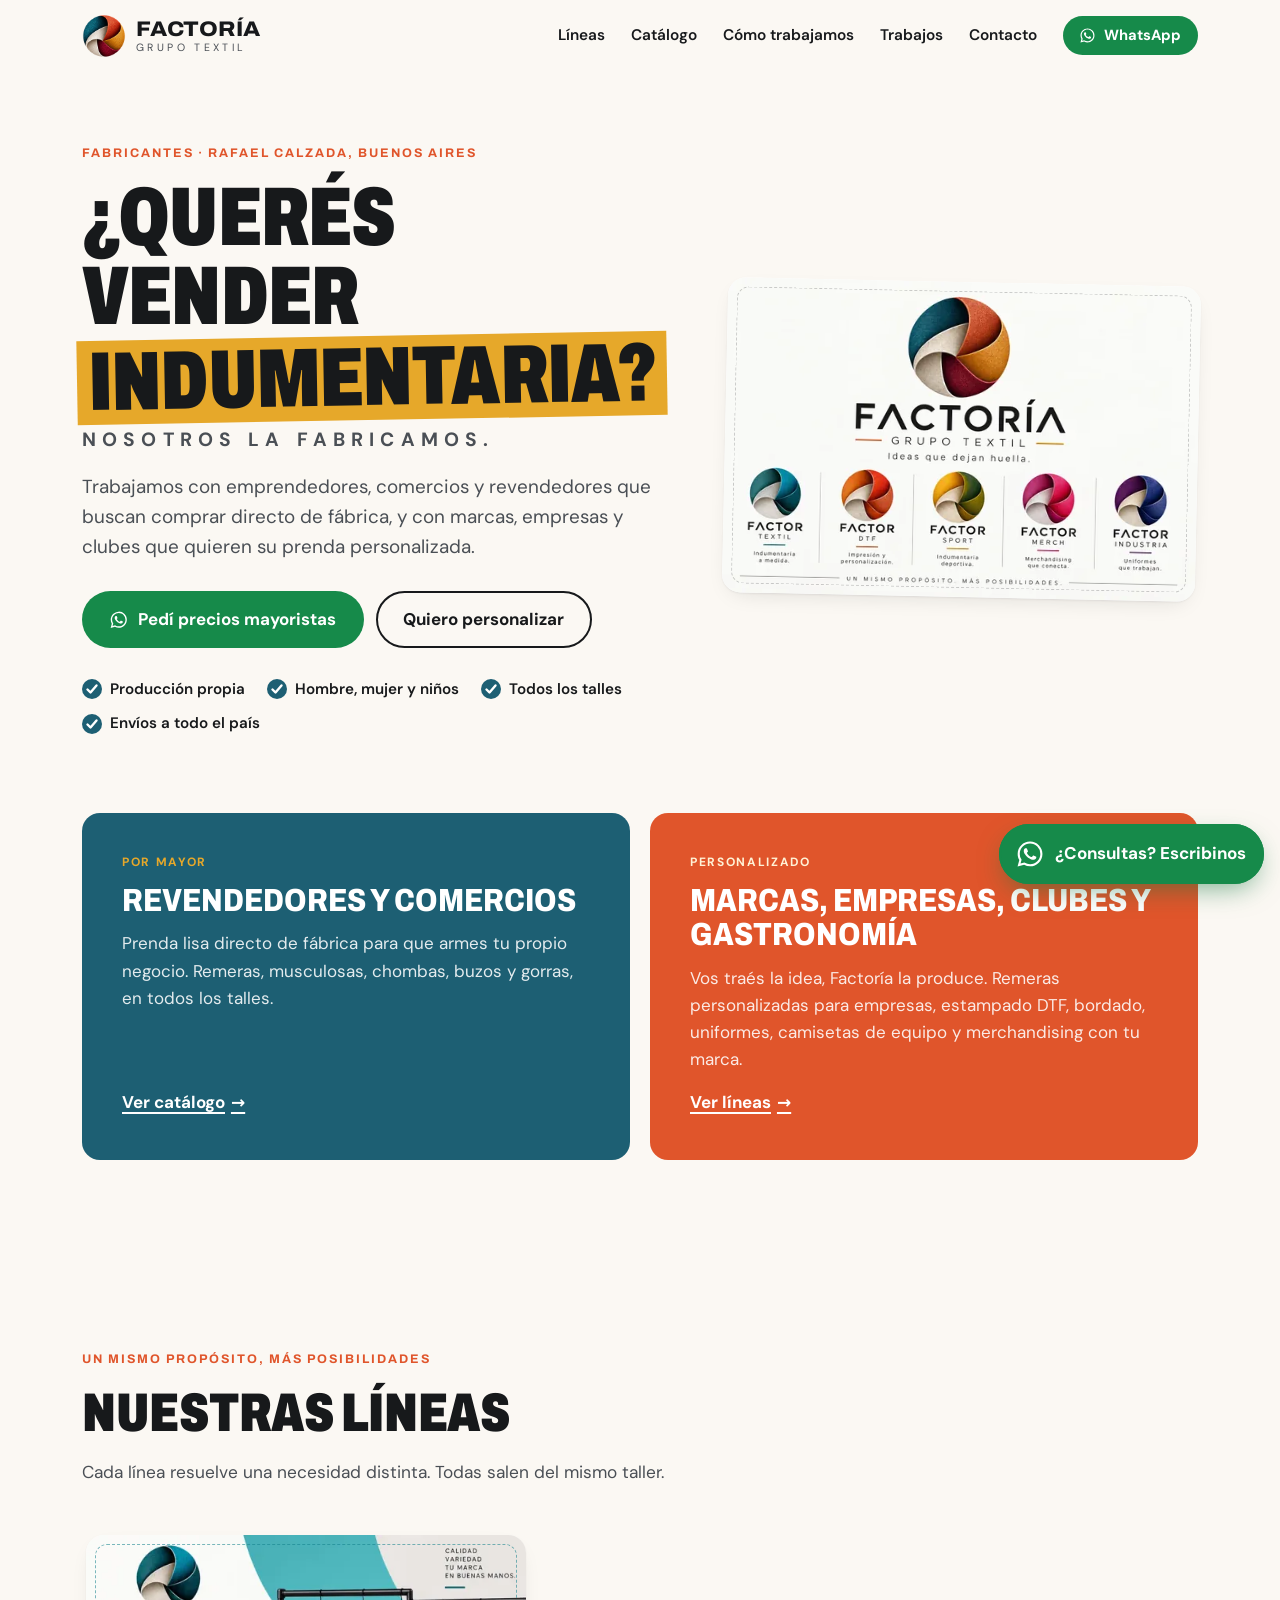
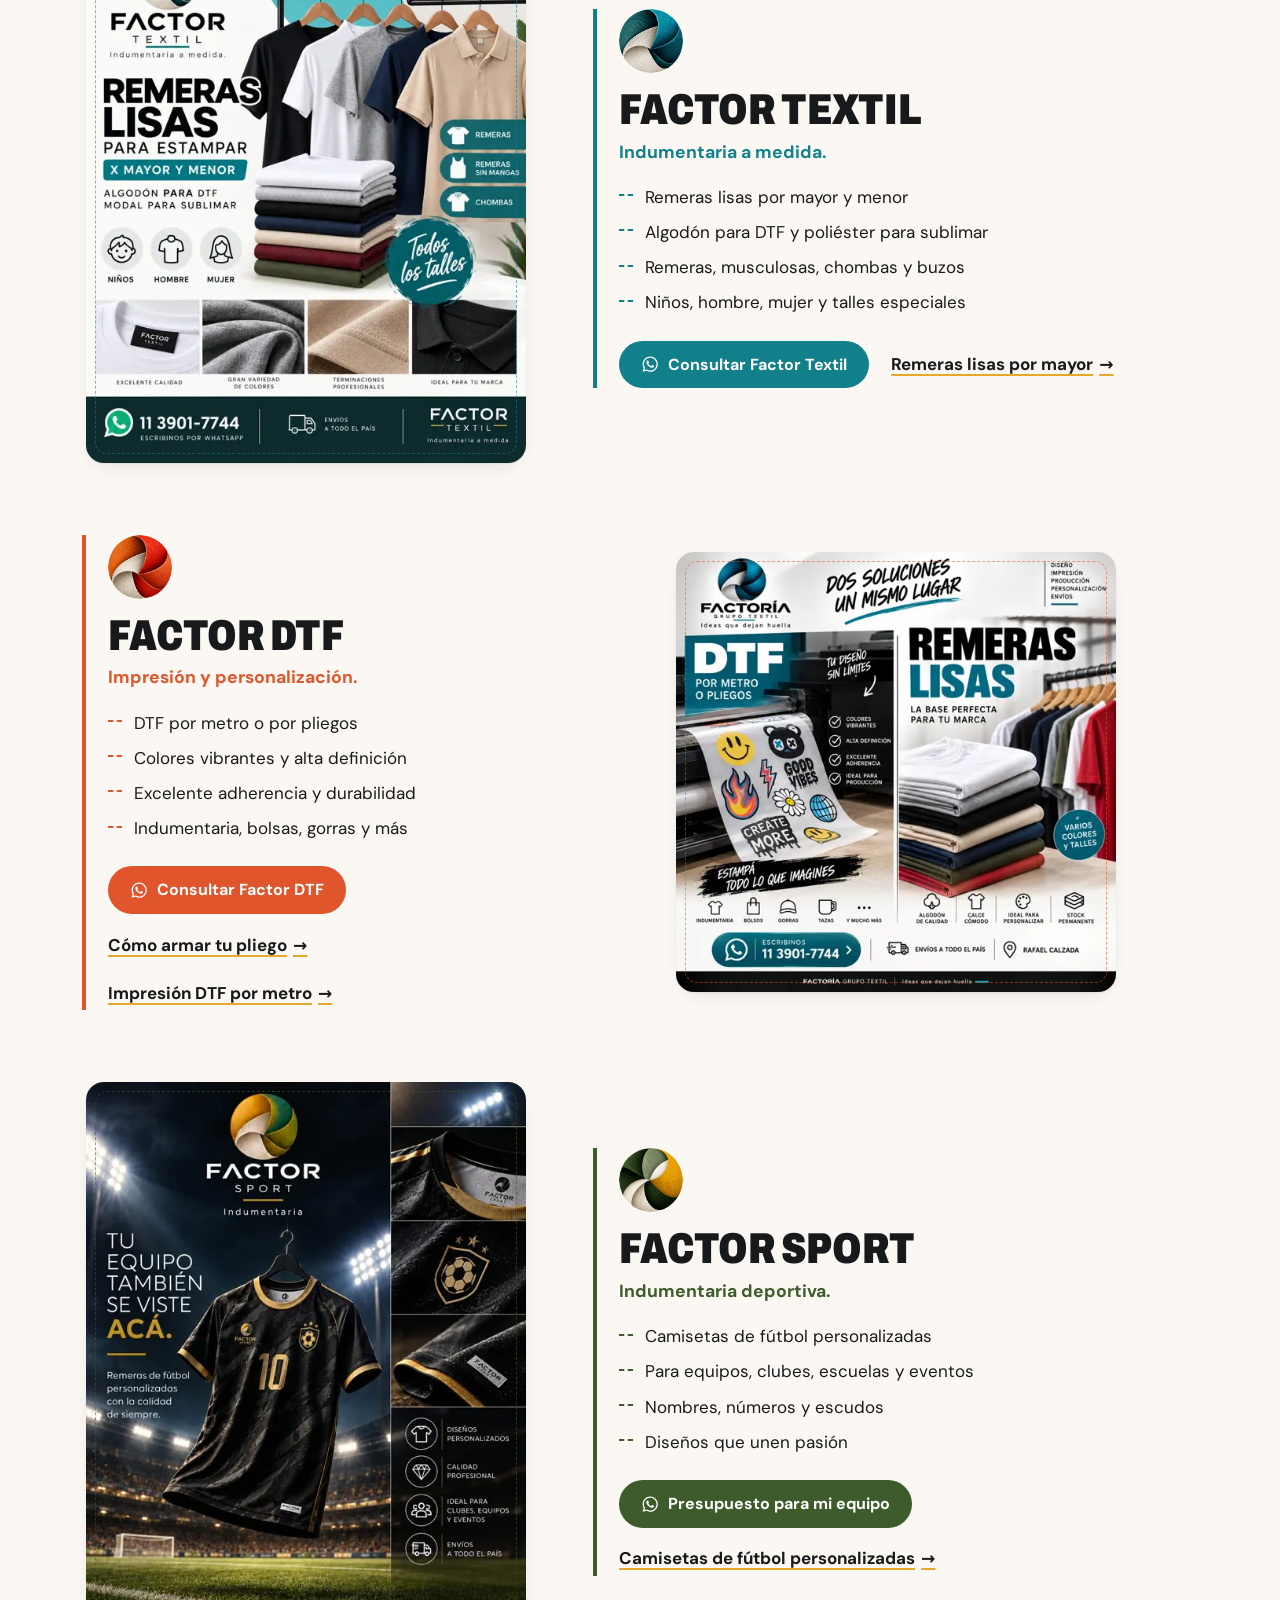
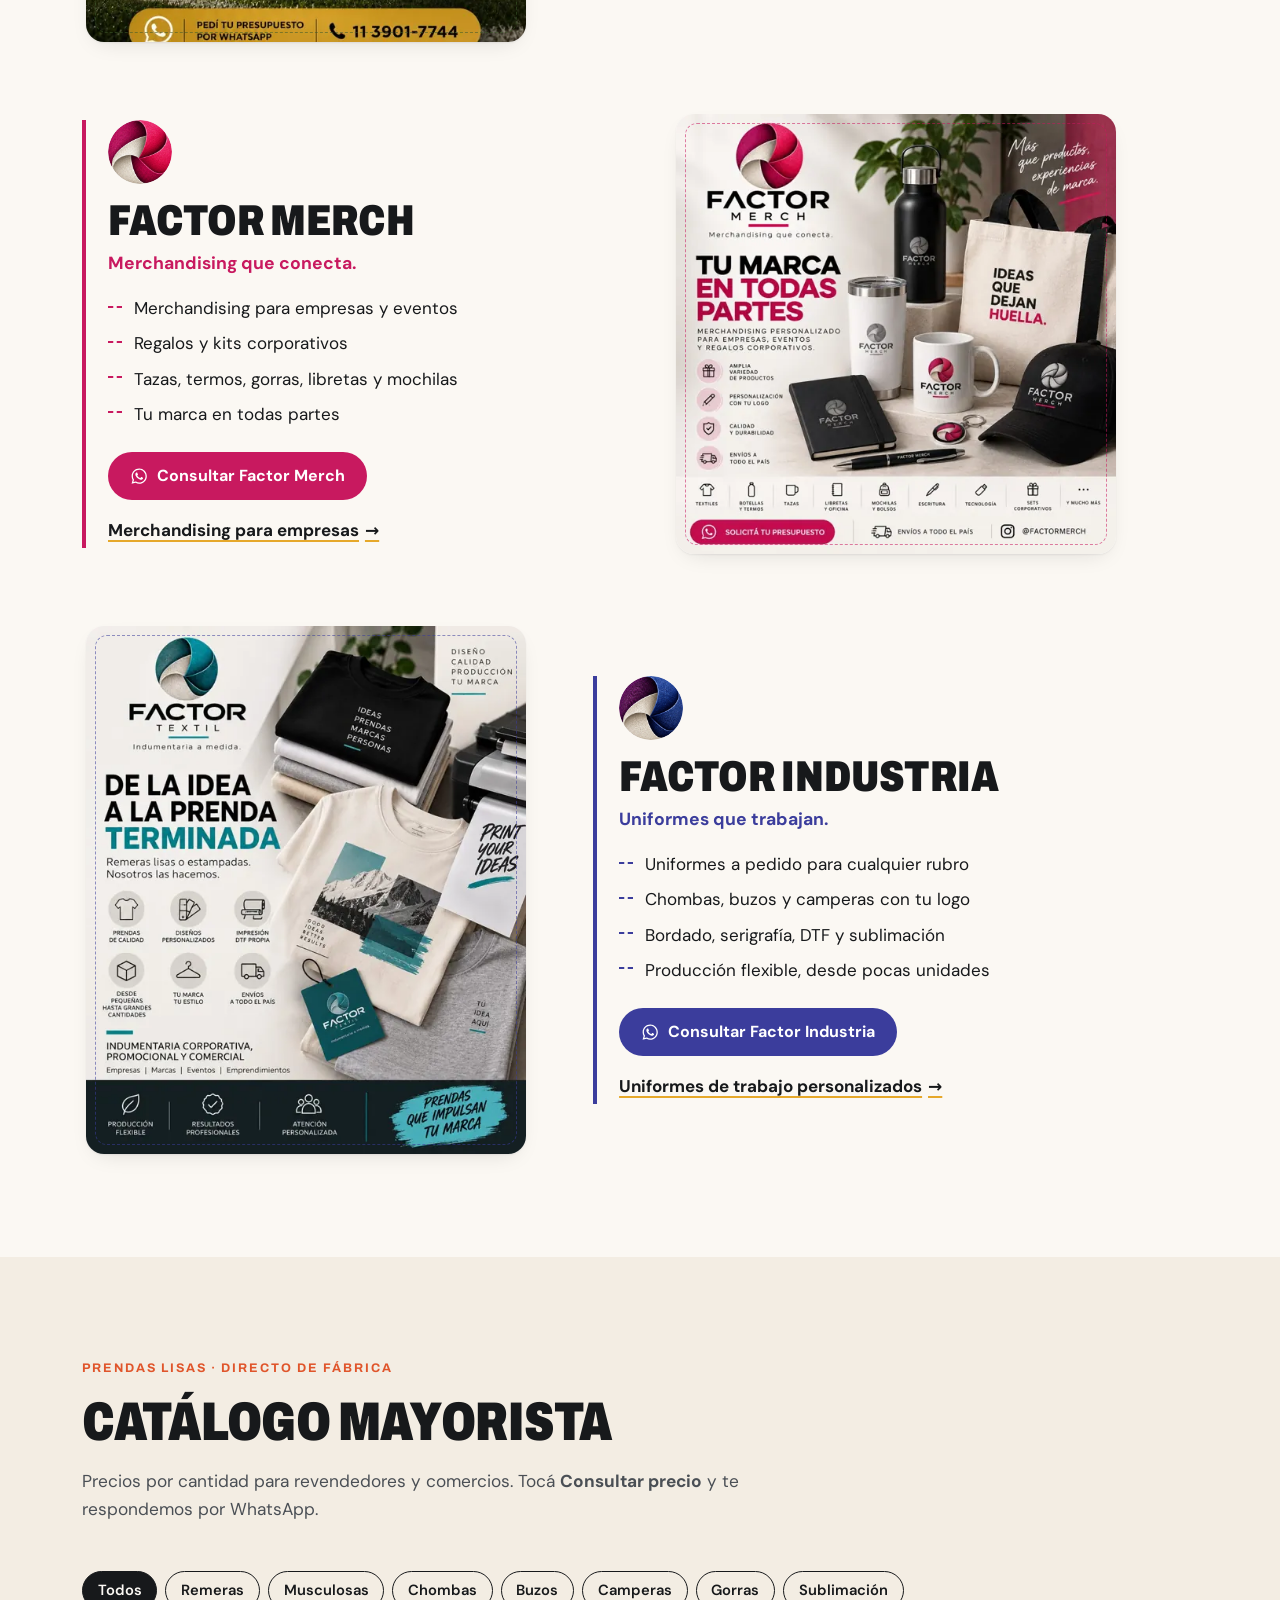
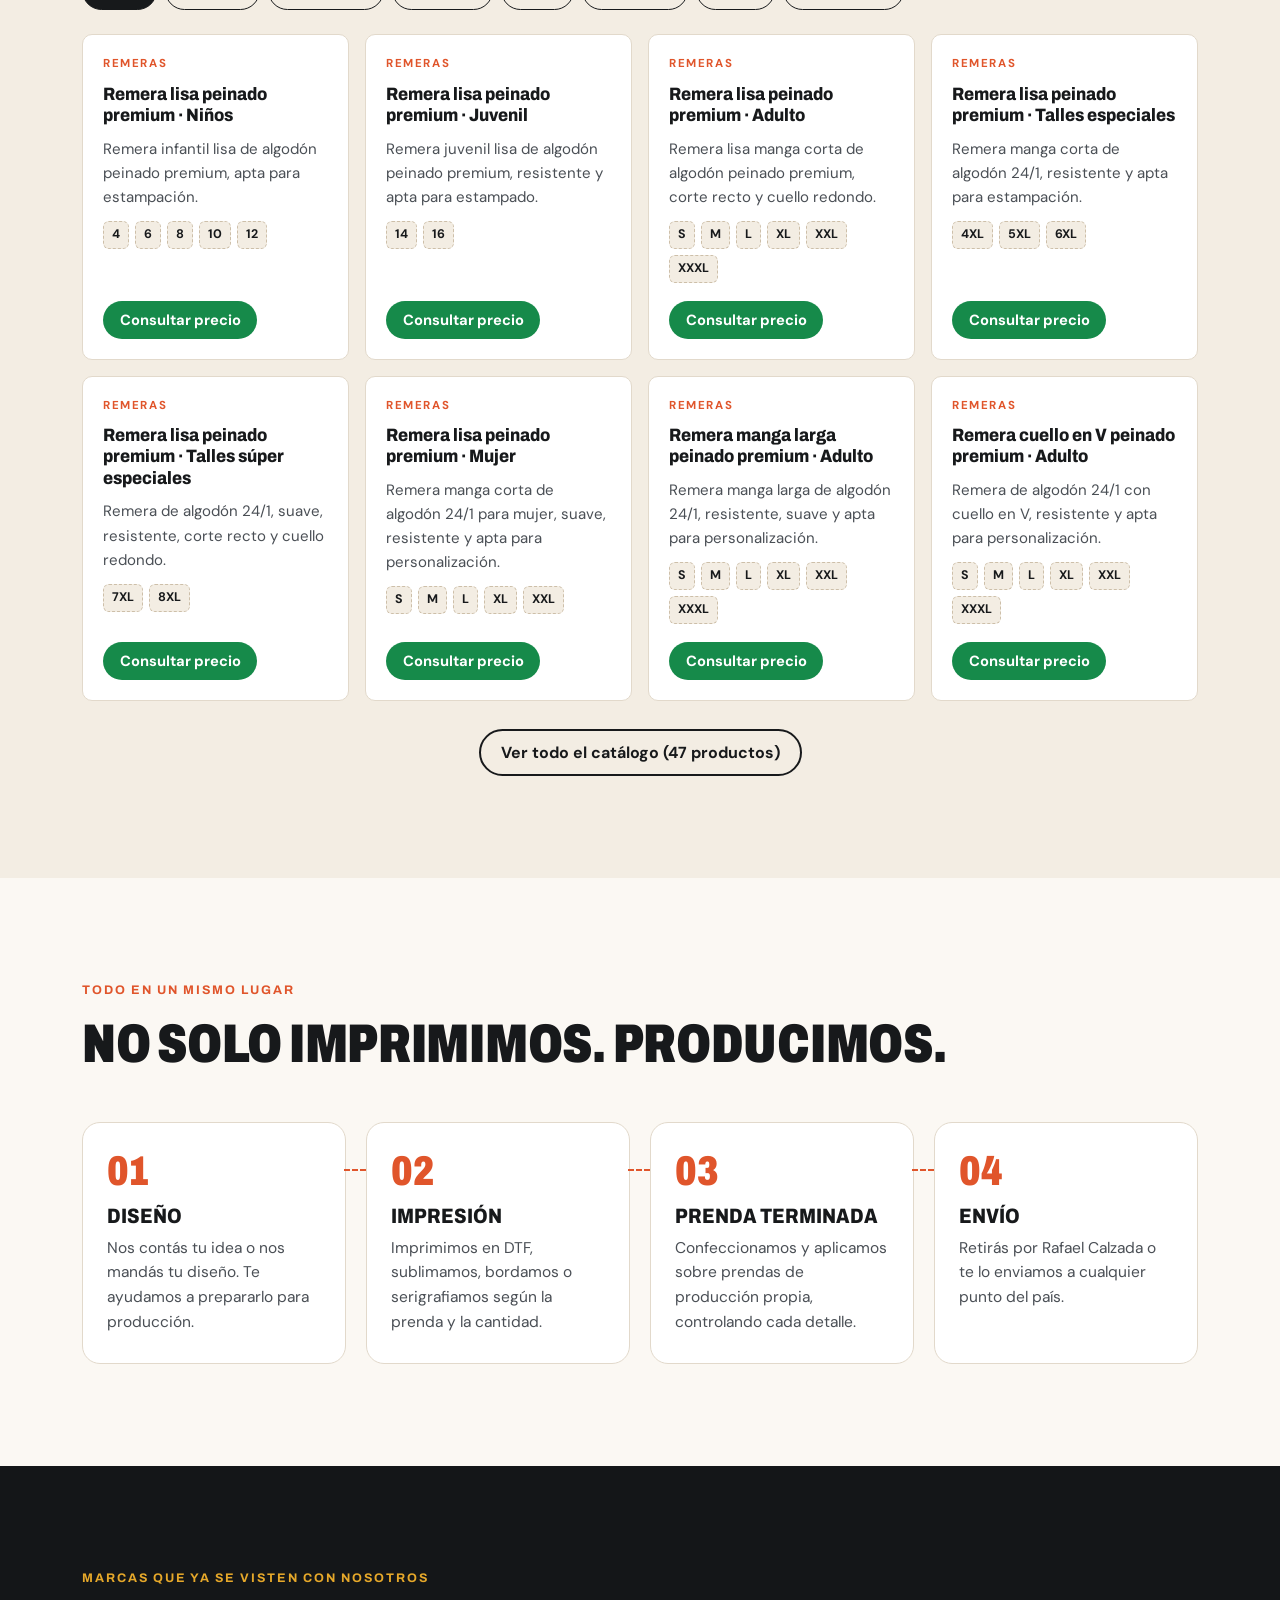
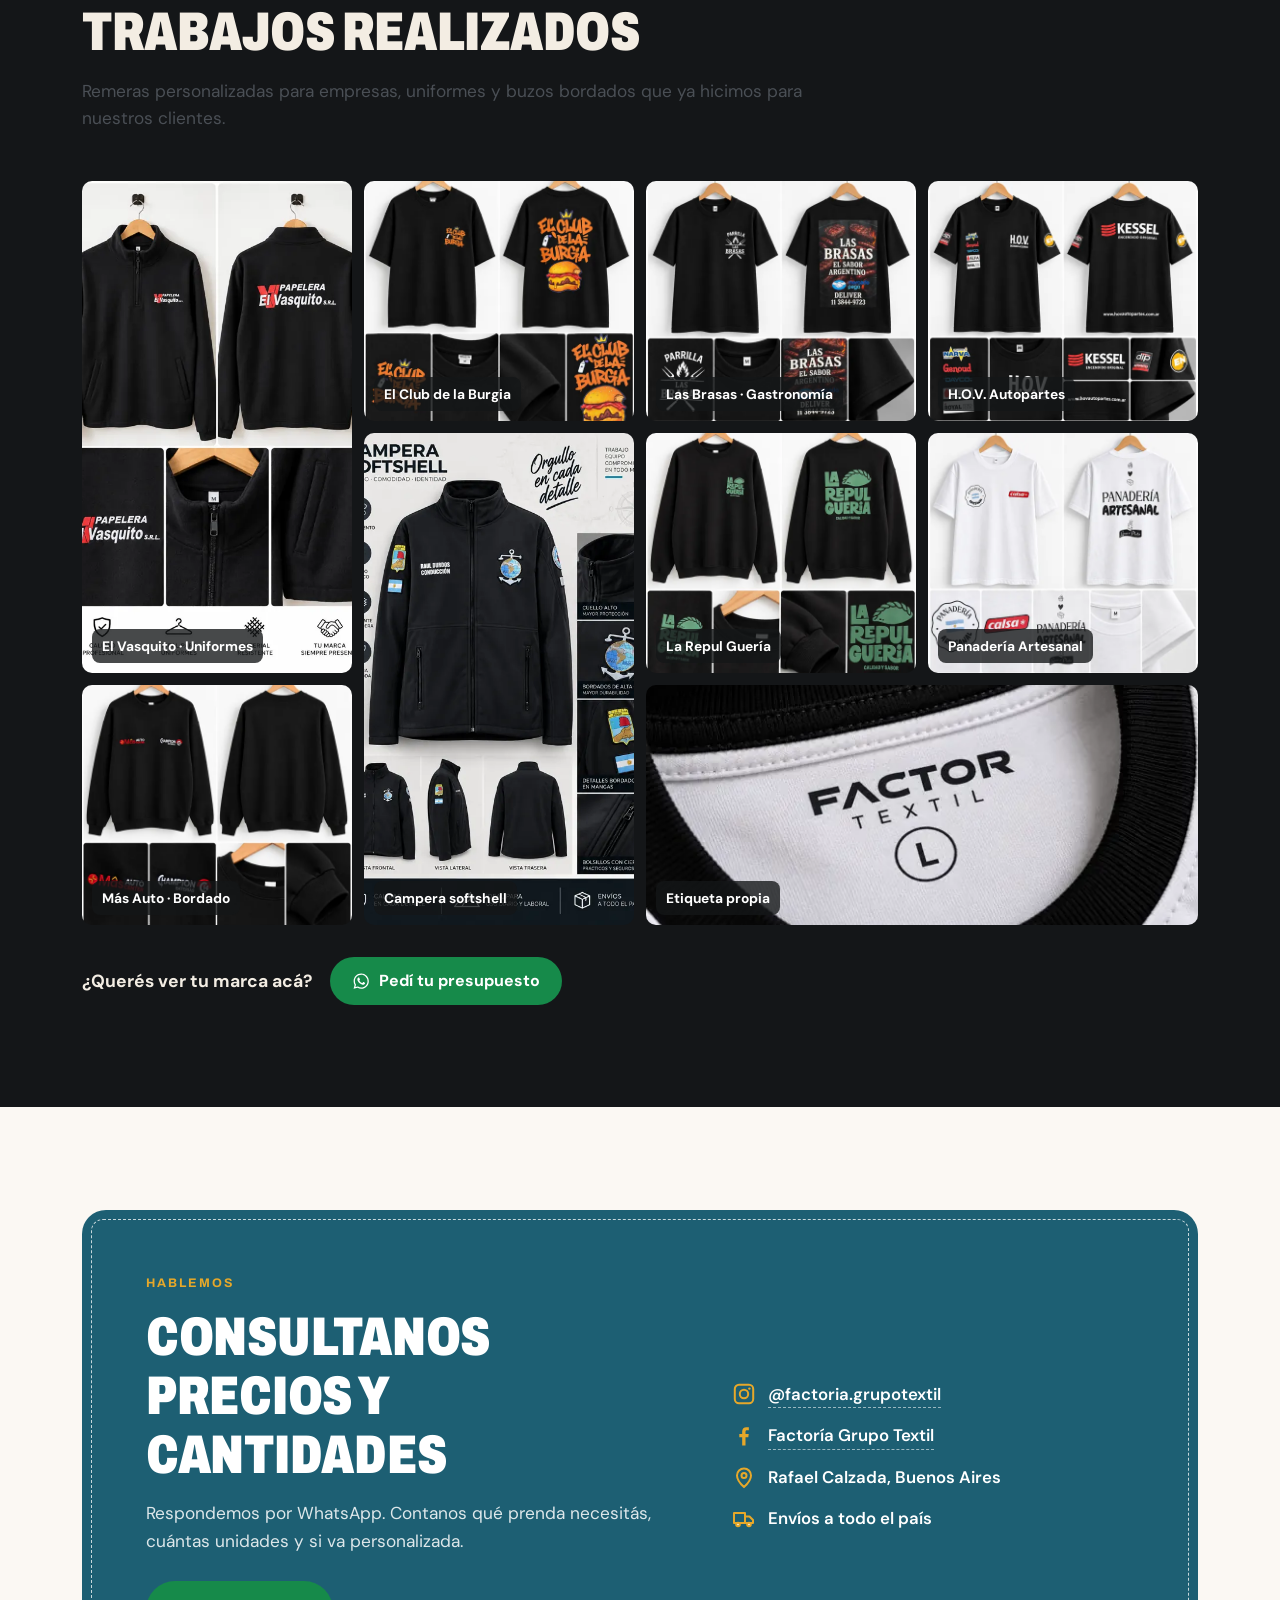
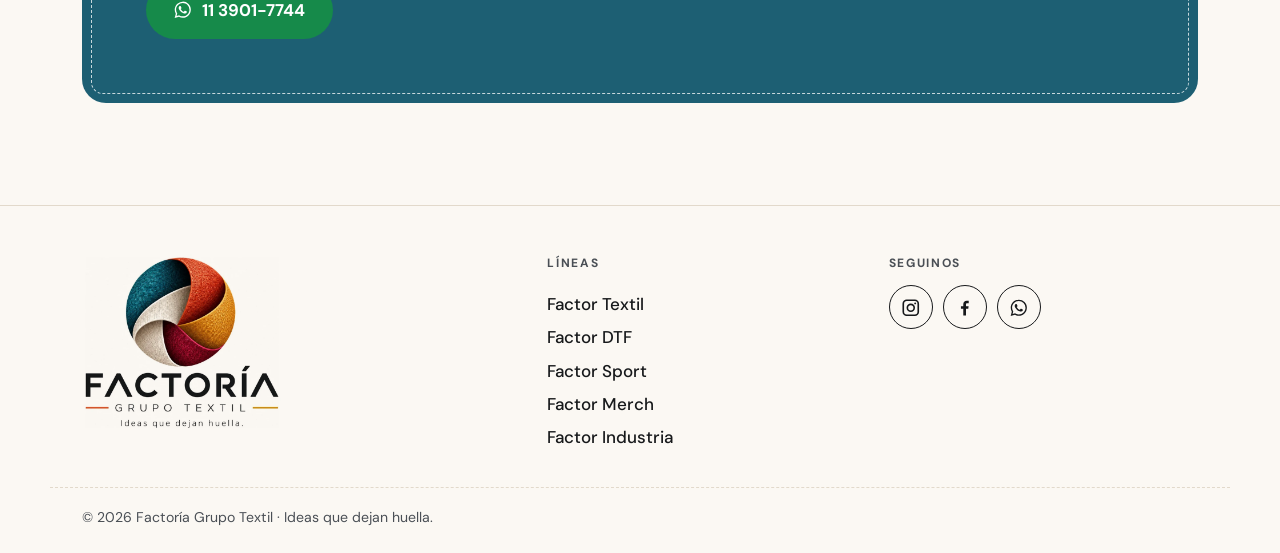
==== commit e43b2f20: "Hero: imagen de familia de marcas con Factor Industria Nueva imagen (1200x800 y 560x373) con la líne" ====
--- a/index.html
+++ b/index.html
@@ -119,7 +119,7 @@
         </div>
 
         <figure class="hero-art stitch">
-          <img src="/assets/img/lineas/familia-marcas.webp" srcset="/assets/img/lineas/familia-marcas-sm.webp 560w, /assets/img/lineas/familia-marcas.webp 1200w" sizes="(max-width: 900px) min(520px, calc(100vw - 32px)), 480px" alt="Factoría Grupo Textil y sus cinco líneas: Factor Textil, Factor DTF, Factor Sport, Factor Merch y Factor Industria" width="1200" height="1000" fetchpriority="high">
+          <img src="/assets/img/lineas/familia-marcas.webp" srcset="/assets/img/lineas/familia-marcas-sm.webp 560w, /assets/img/lineas/familia-marcas.webp 1200w" sizes="(max-width: 900px) min(520px, calc(100vw - 32px)), 480px" alt="Factoría Grupo Textil y sus cinco líneas: Factor Textil, Factor DTF, Factor Sport, Factor Merch y Factor Industria" width="1200" height="800" fetchpriority="high">
         </figure>
       </div>
     </section>
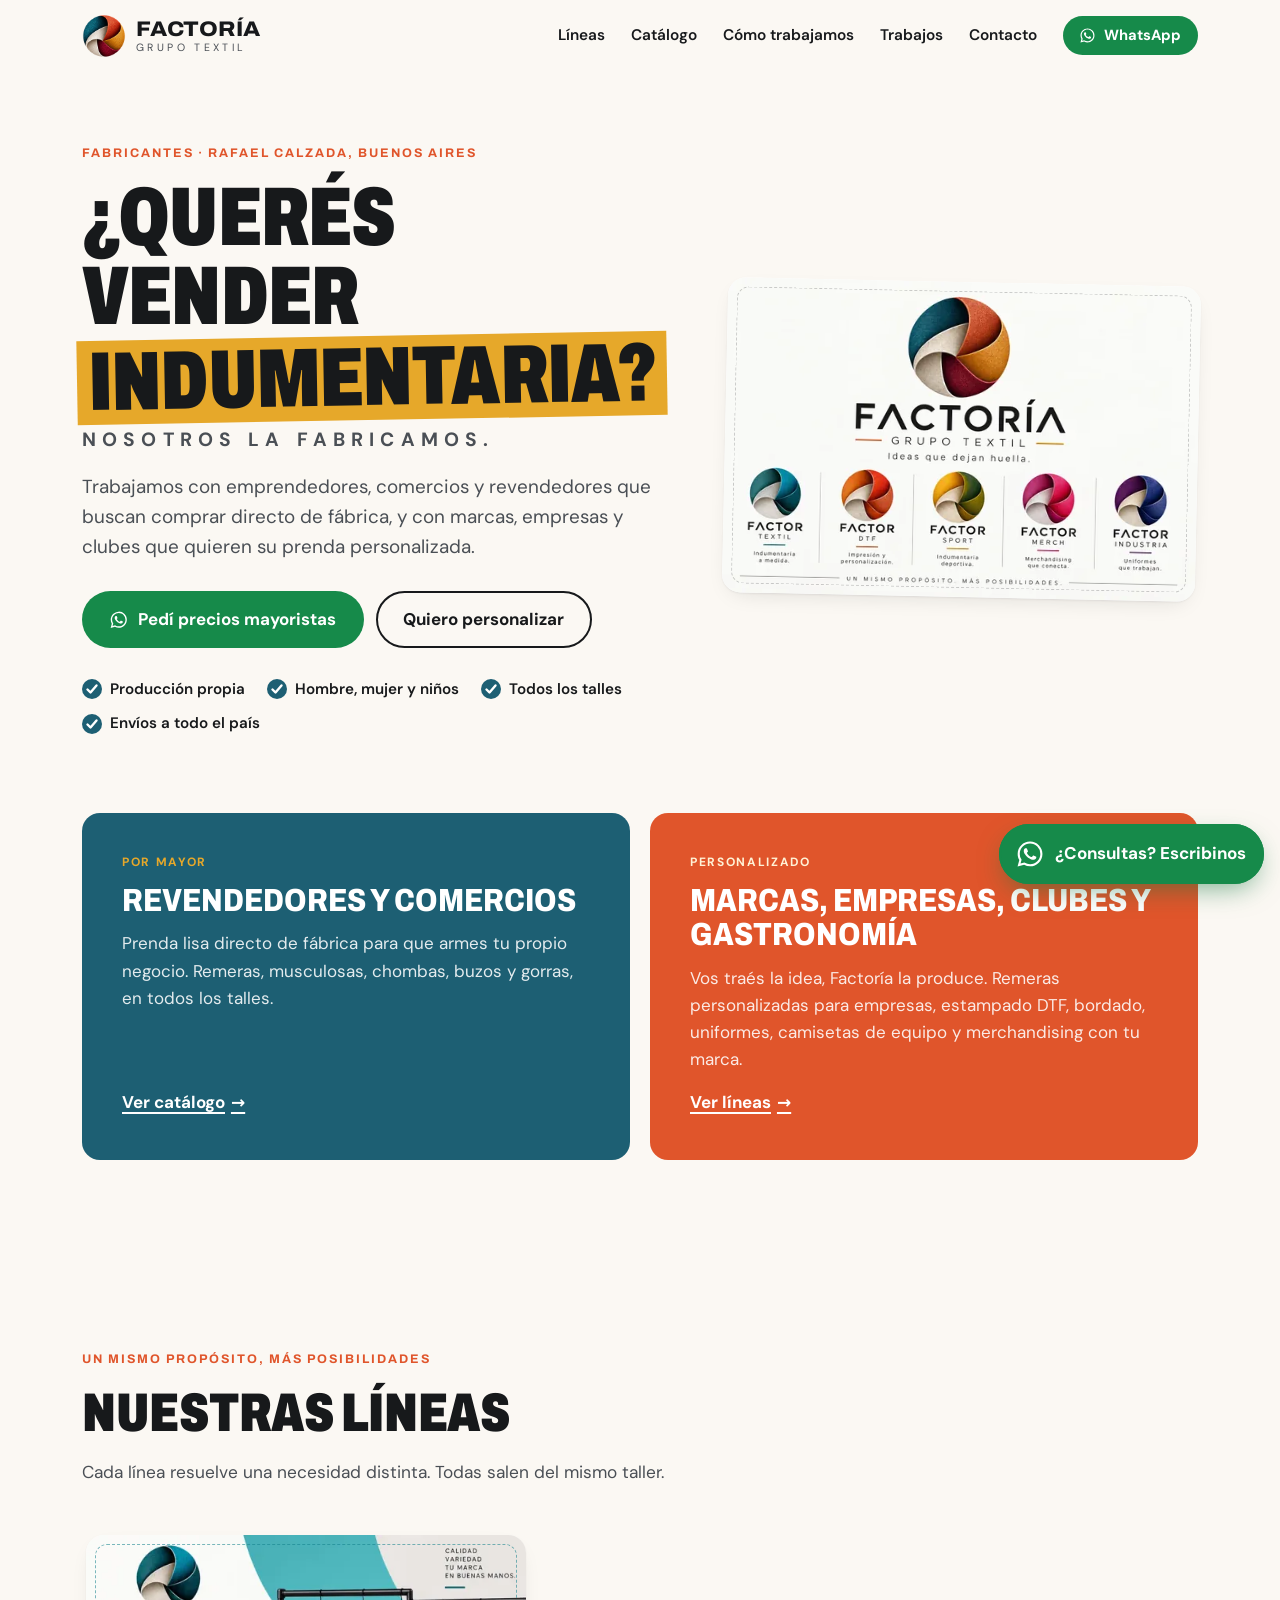
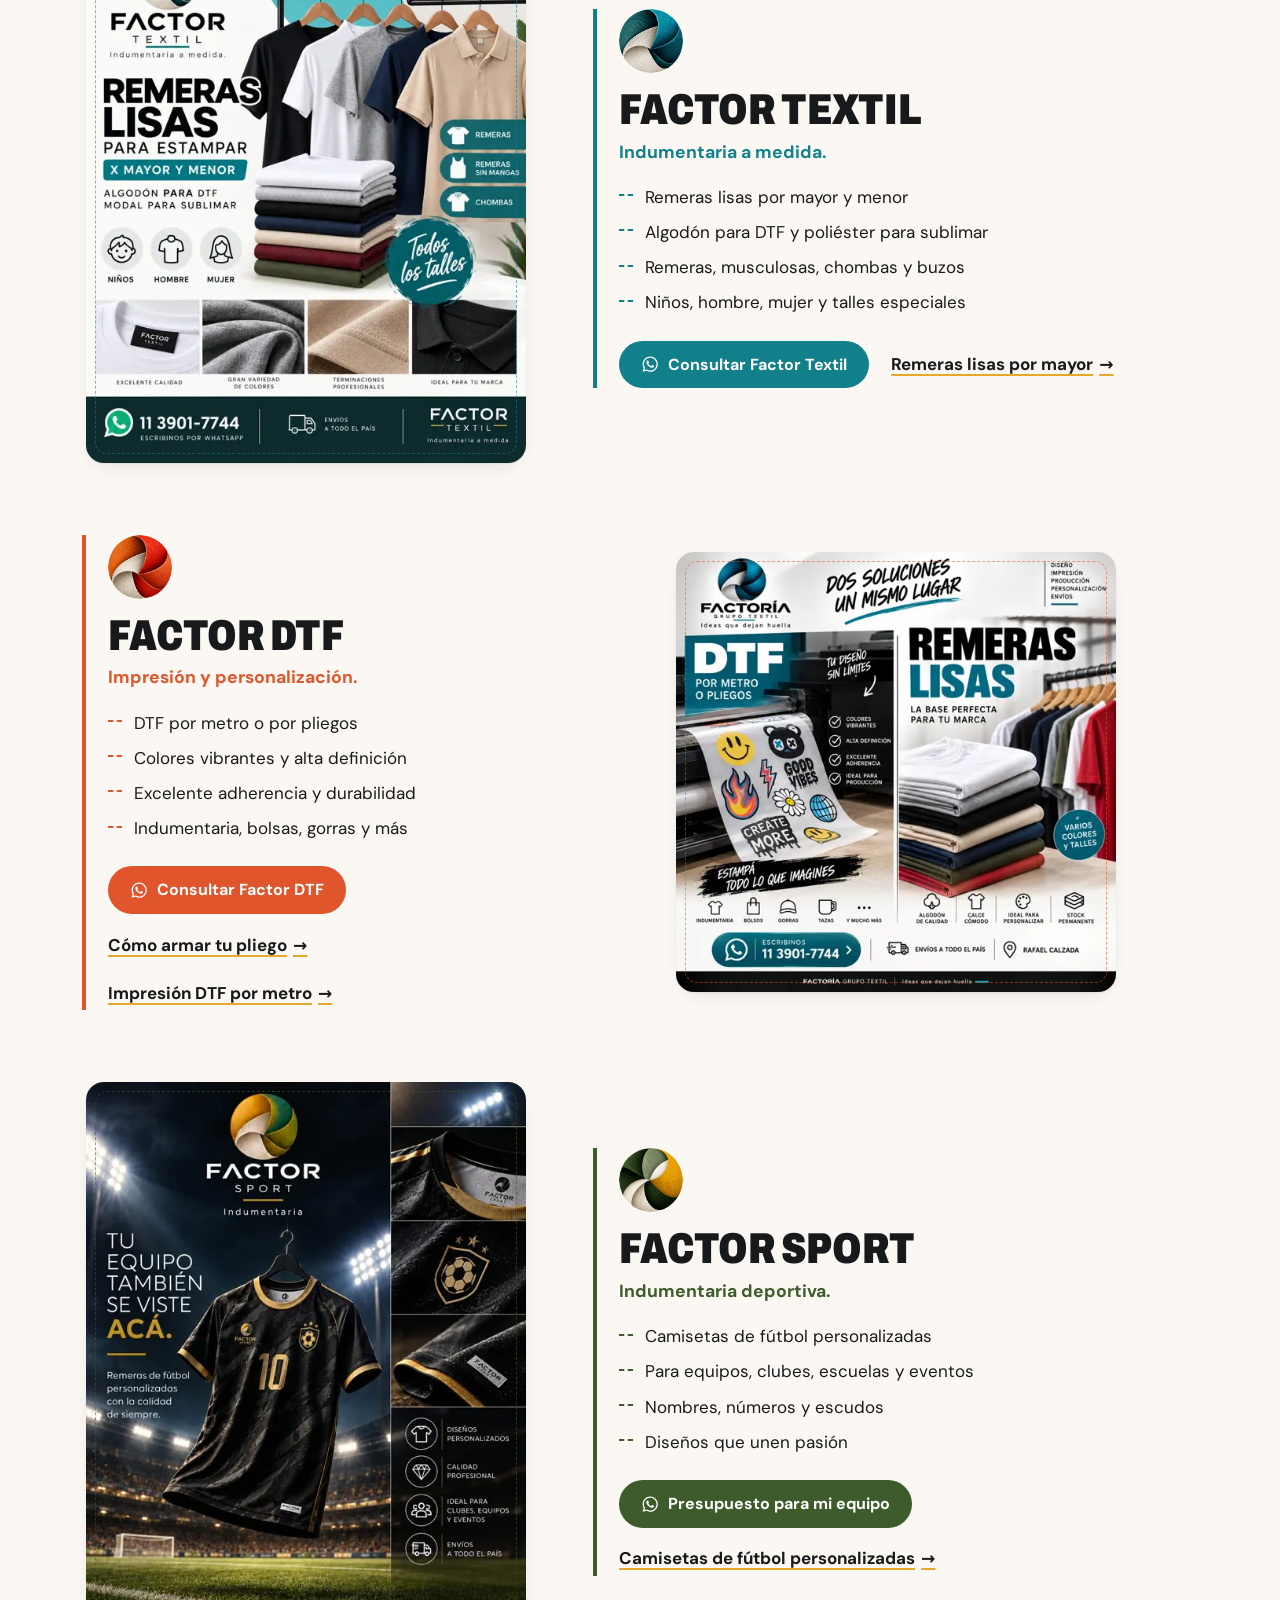
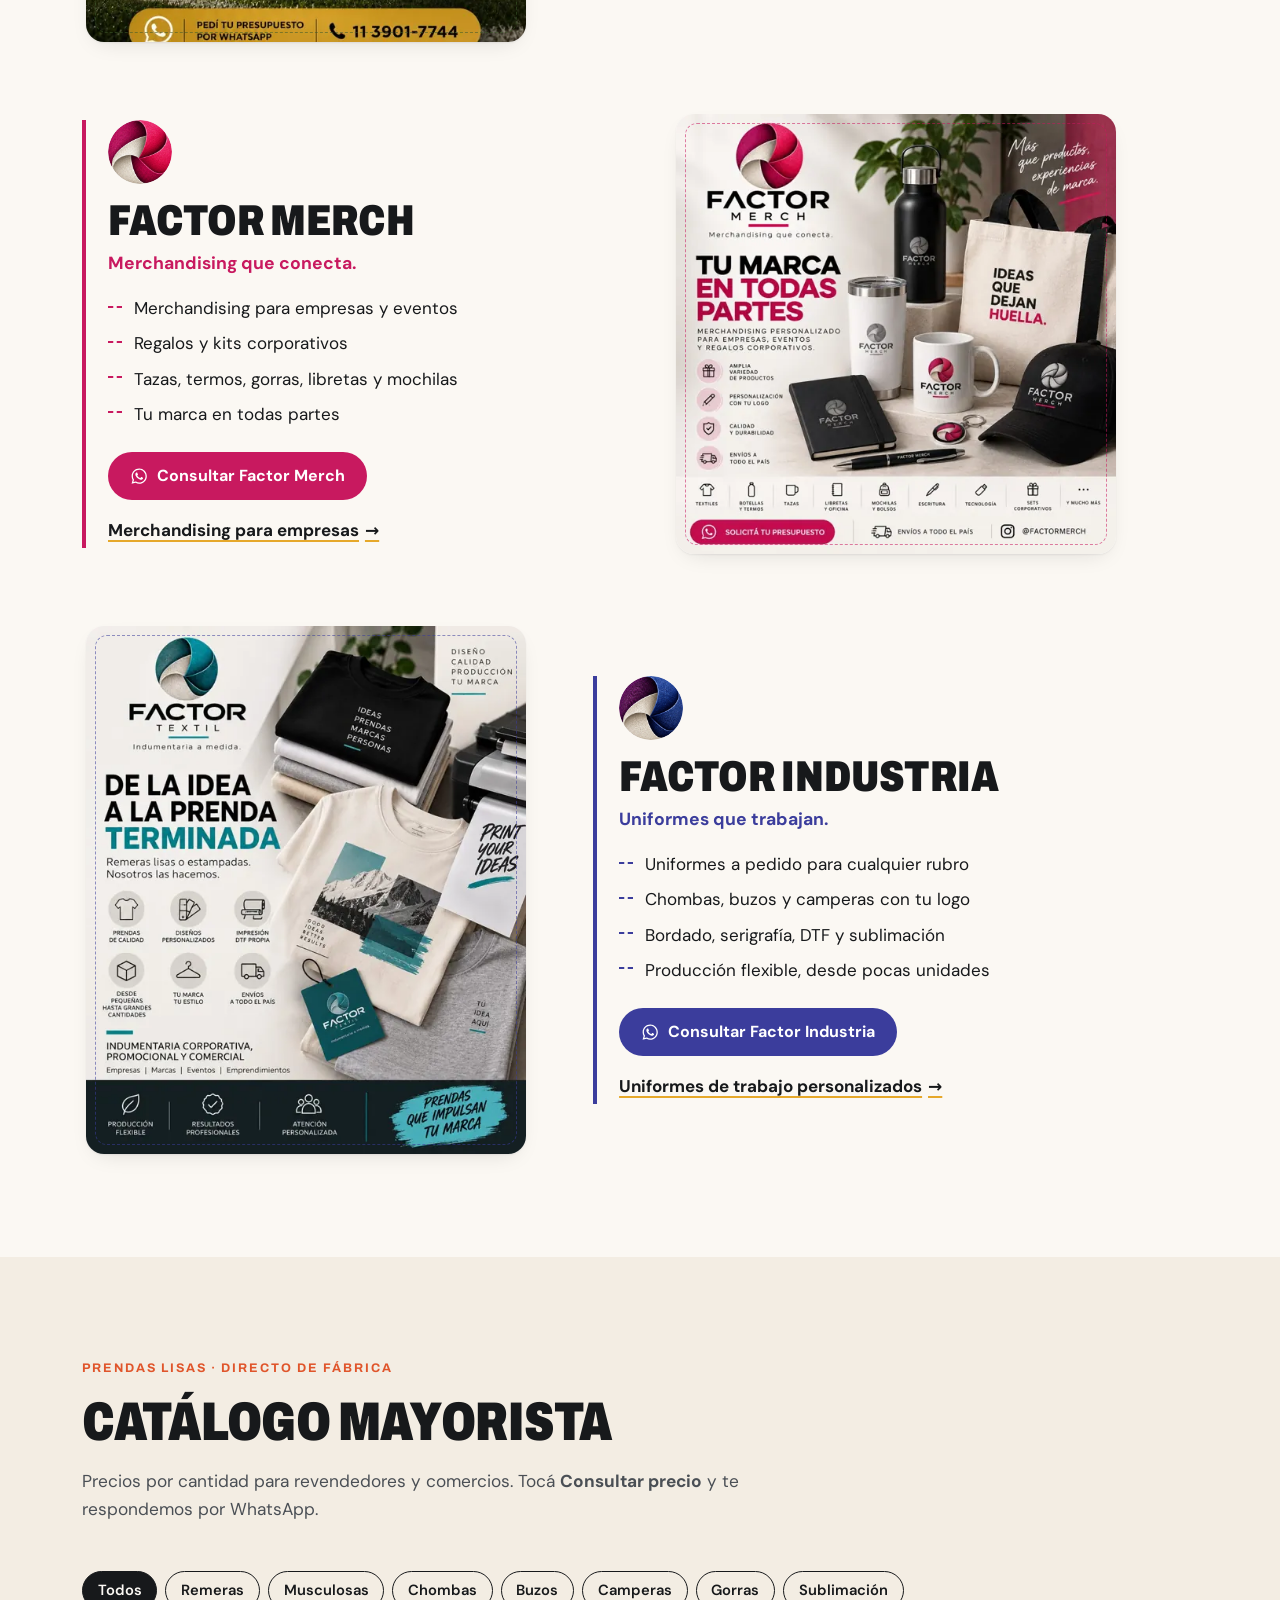
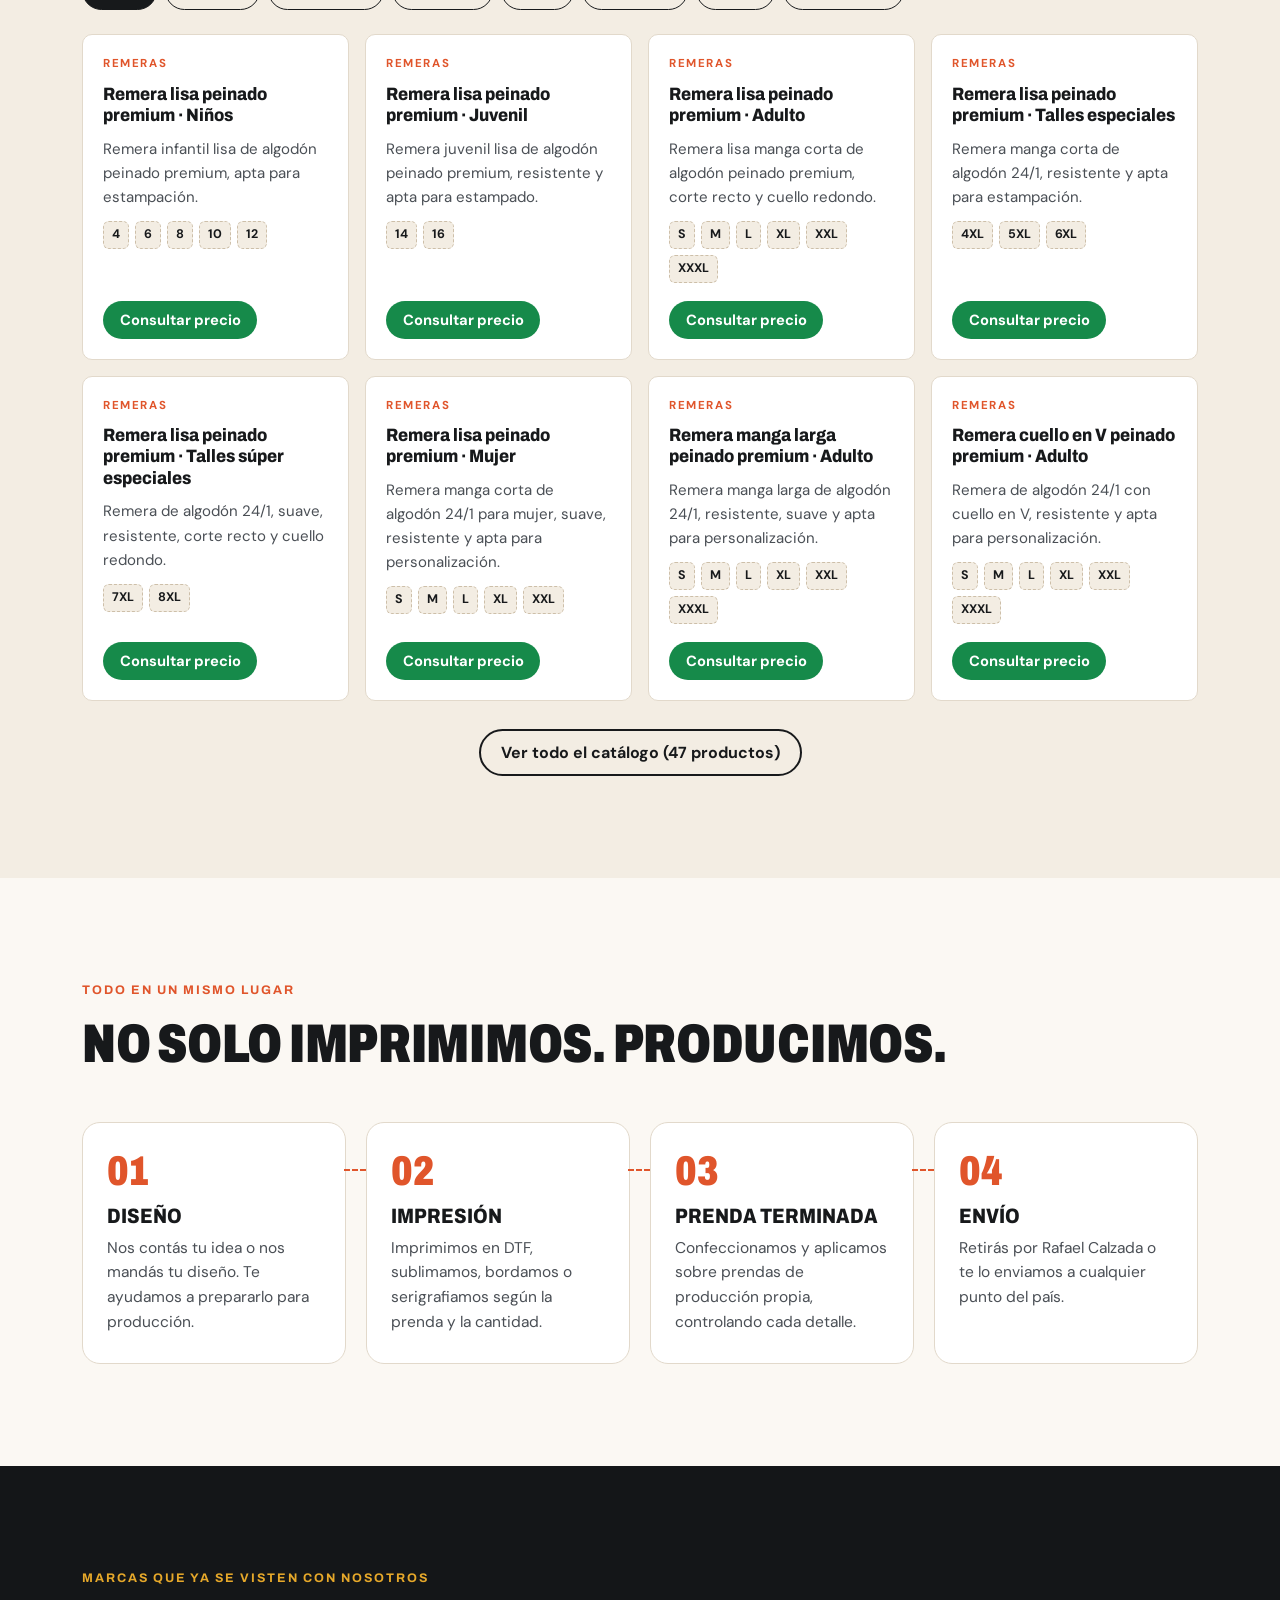
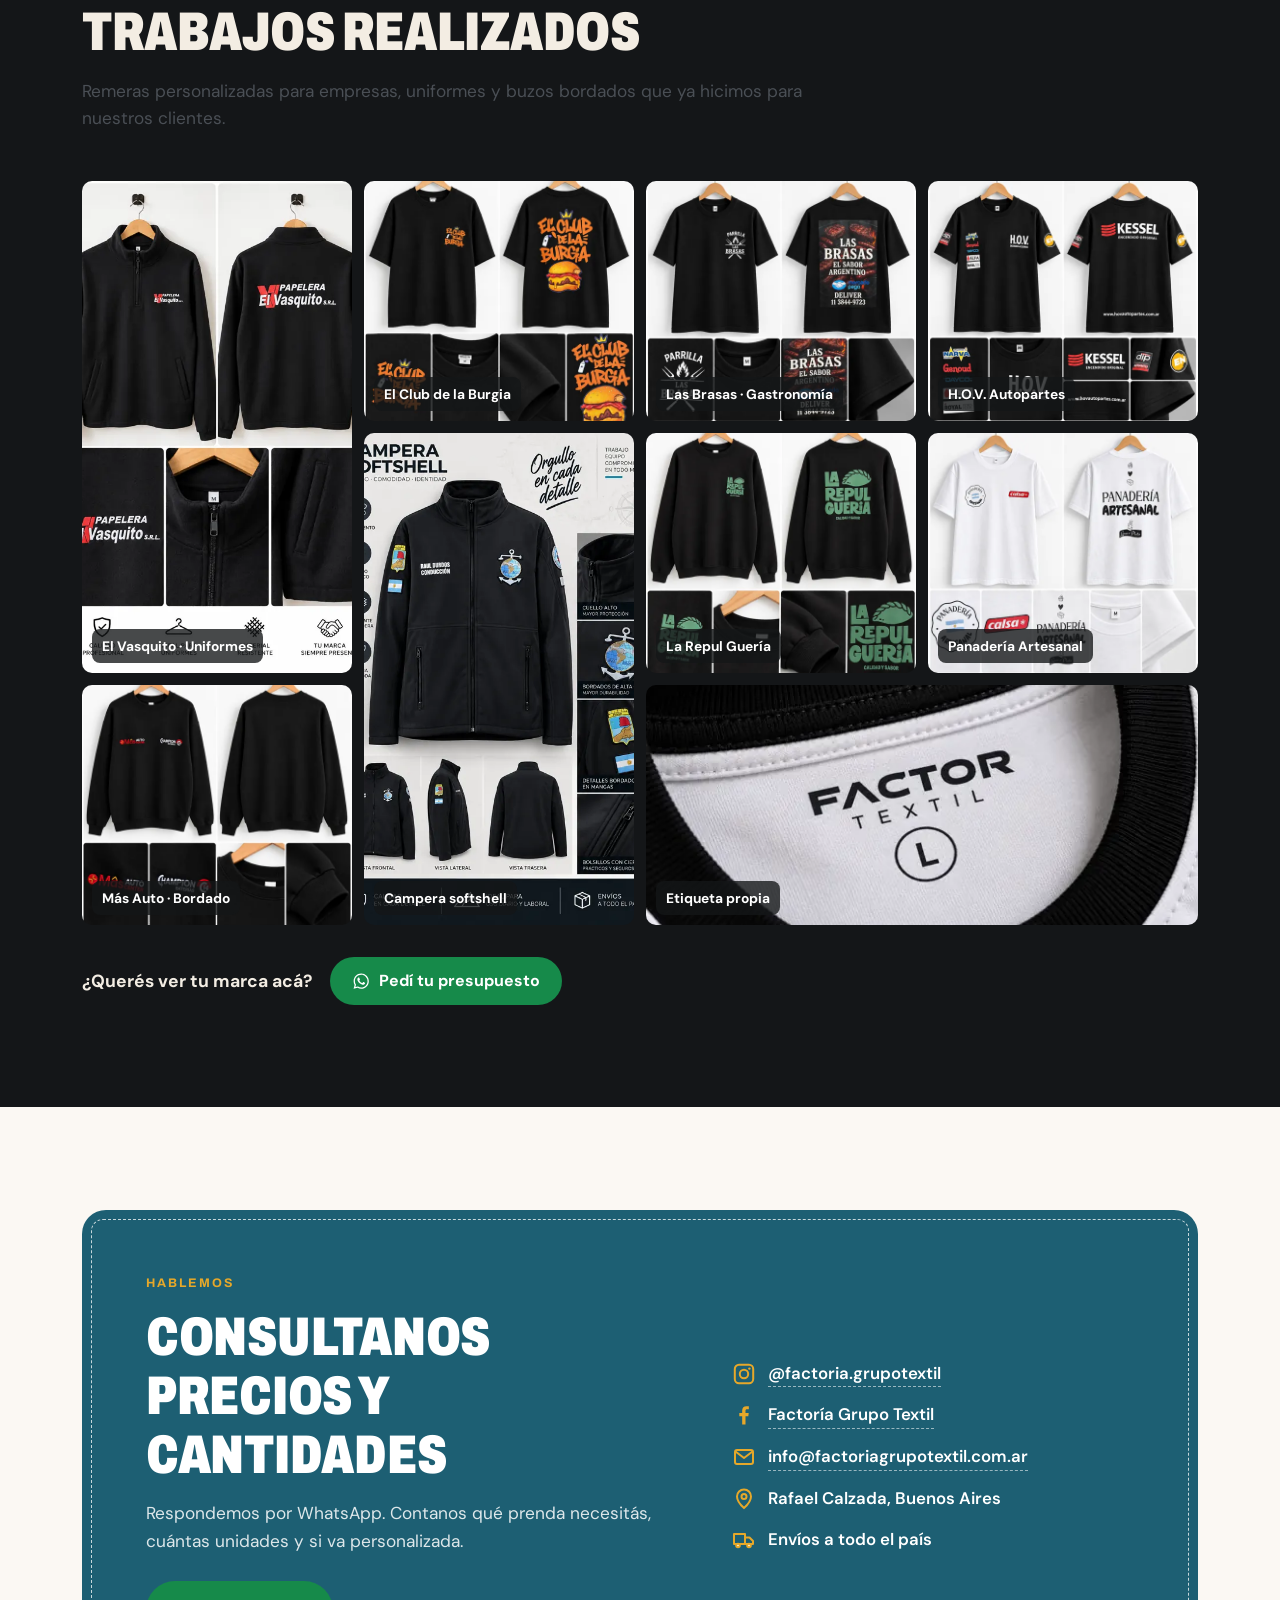
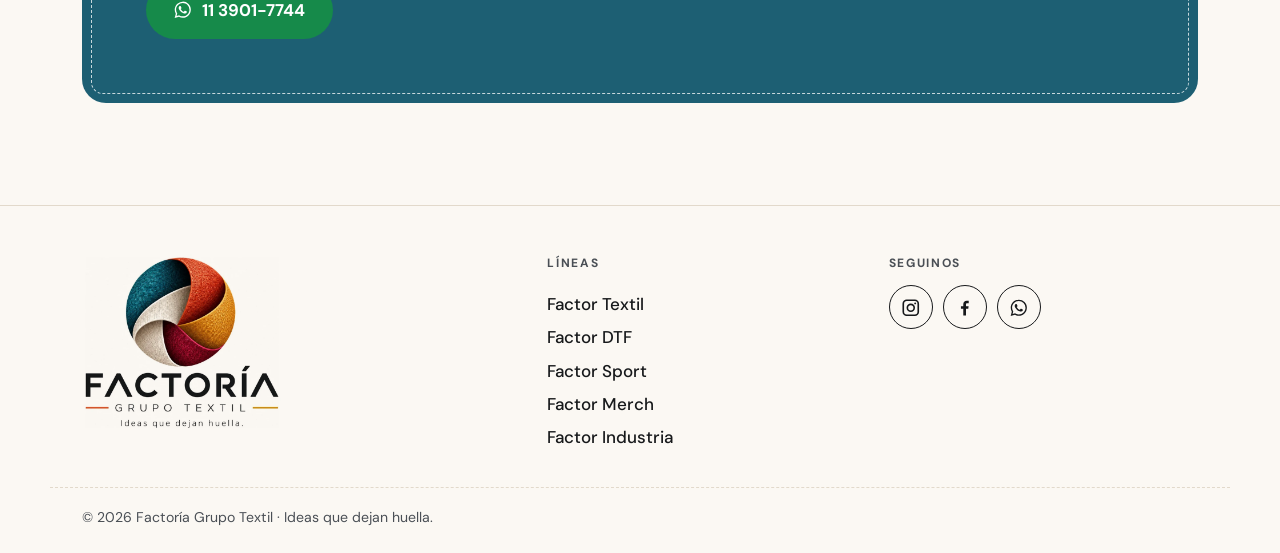
==== commit 398dfee2: "Mail info@ en contacto, JSON-LD y medición email_click - info@factoriagrupotextil.com.ar en el bloqu" ====
--- a/index.html
+++ b/index.html
@@ -44,13 +44,14 @@
     "description": "Fabricantes de indumentaria por mayor y personalizada: remeras, chombas, buzos, DTF, ropa deportiva, merchandising y uniformes.",
     "url": "https://factoriagrupotextil.com.ar/",
     "telephone": "+54 9 11 3901-7744",
+    "email": "info@factoriagrupotextil.com.ar",
     "image": "https://factoriagrupotextil.com.ar/assets/brand/og-image.jpg",
     "logo": "https://factoriagrupotextil.com.ar/assets/brand/icon-512.png",
     "openingHoursSpecification": [
-      { "@type": "OpeningHoursSpecification", "dayOfWeek": ["Monday","Tuesday","Wednesday","Thursday","Friday"], "opens": "08:00", "closes": "20:00" },
-      { "@type": "OpeningHoursSpecification", "dayOfWeek": "Saturday", "opens": "08:00", "closes": "14:00" }
+      { "@type": "OpeningHoursSpecification", "dayOfWeek": ["Monday","Tuesday","Wednesday","Thursday","Friday"], "opens": "09:00", "closes": "18:00" },
+      { "@type": "OpeningHoursSpecification", "dayOfWeek": "Saturday", "opens": "09:00", "closes": "14:00" }
     ],
-    "address": { "@type": "PostalAddress", "addressLocality": "Rafael Calzada", "addressRegion": "Buenos Aires", "addressCountry": "AR" },
+    "address": { "@type": "PostalAddress", "streetAddress": "Martín Arin 1277", "addressLocality": "Rafael Calzada", "addressRegion": "Buenos Aires", "addressCountry": "AR" },
     "areaServed": "AR",
     "sameAs": [
       "https://www.instagram.com/factoria.grupotextil/",
@@ -674,6 +675,10 @@
               <a href="https://www.facebook.com/Factoria.grupo.textil" target="_blank" rel="noopener">Factoría Grupo Textil</a>
             </li>
             <li>
+              <svg class="ico" aria-hidden="true"><use href="#i-mail"/></svg>
+              <a href="mailto:info@factoriagrupotextil.com.ar">info@factoriagrupotextil.com.ar</a>
+            </li>
+            <li>
               <svg class="ico" aria-hidden="true"><use href="#i-pin"/></svg>
               <span>Rafael Calzada, Buenos Aires</span>
             </li>
@@ -734,6 +739,7 @@
     <symbol id="i-ig" viewBox="0 0 24 24"><path fill="none" stroke="currentColor" stroke-width="2" d="M7 2.8h10A4.2 4.2 0 0 1 21.2 7v10a4.2 4.2 0 0 1-4.2 4.2H7A4.2 4.2 0 0 1 2.8 17V7A4.2 4.2 0 0 1 7 2.8Z"/><circle cx="12" cy="12" r="4.2" fill="none" stroke="currentColor" stroke-width="2"/><circle cx="17.4" cy="6.6" r="1.2" fill="currentColor"/></symbol>
     <symbol id="i-fb" viewBox="0 0 24 24"><path fill="currentColor" d="M13.5 21.5v-8.2h2.8l.4-3.3h-3.2V7.9c0-.95.27-1.6 1.63-1.6h1.72V3.37a23 23 0 0 0-2.5-.13c-2.48 0-4.18 1.51-4.18 4.3V10H7.3v3.3h2.87v8.2h3.33Z"/></symbol>
     <symbol id="i-pin" viewBox="0 0 24 24"><path fill="none" stroke="currentColor" stroke-width="2" d="M12 21s-7-6.2-7-11.5A7 7 0 0 1 19 9.5C19 14.8 12 21 12 21Z"/><circle cx="12" cy="9.5" r="2.5" fill="none" stroke="currentColor" stroke-width="2"/></symbol>
+    <symbol id="i-mail" viewBox="0 0 24 24"><rect x="3" y="5" width="18" height="14" rx="2" fill="none" stroke="currentColor" stroke-width="2"/><path d="m3.5 6.5 8.5 6.5 8.5-6.5" fill="none" stroke="currentColor" stroke-width="2" stroke-linejoin="round"/></symbol>
     <symbol id="i-truck" viewBox="0 0 24 24"><path fill="none" stroke="currentColor" stroke-width="2" stroke-linejoin="round" d="M2 6h11v10H2zM13 9.5h4.5L21 13v3h-8z"/><circle cx="6" cy="17.5" r="1.8" fill="#fff" stroke="currentColor" stroke-width="2"/><circle cx="17" cy="17.5" r="1.8" fill="#fff" stroke="currentColor" stroke-width="2"/></symbol>
   </svg>
 
